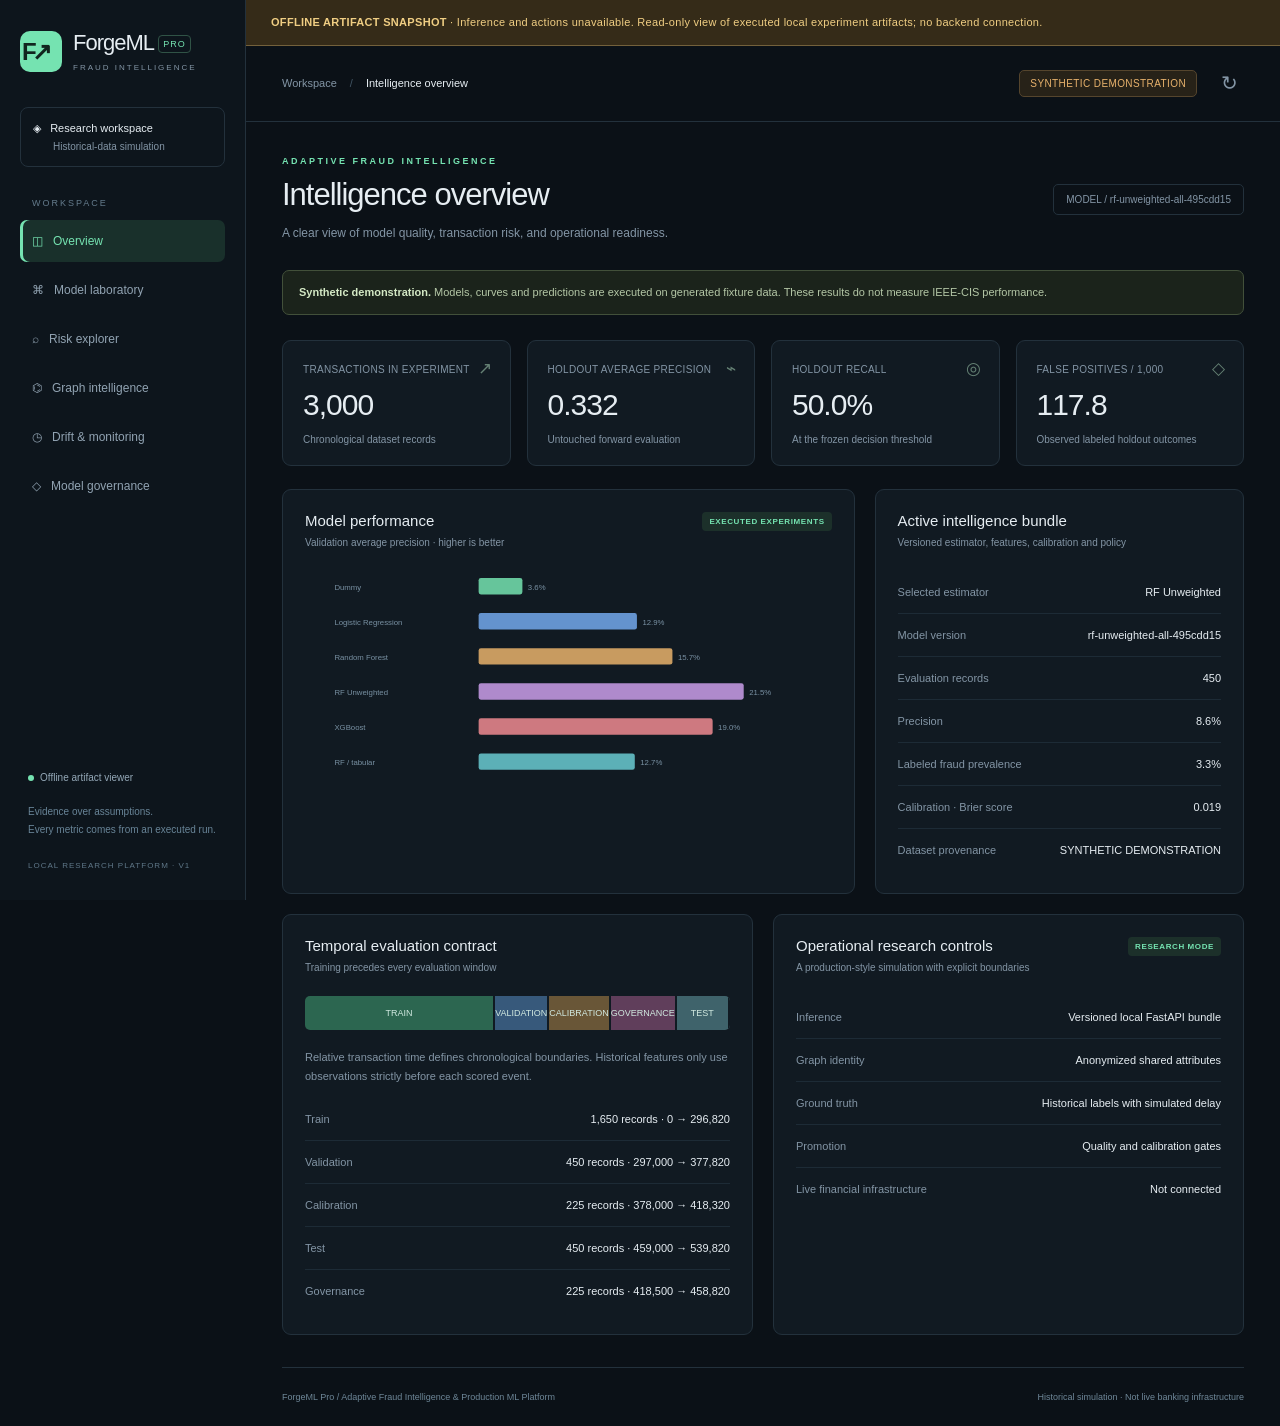
==== frontend/snapshot.html @ f36c6345 "Set up ForgeML" ====
<!doctype html>
<html lang="en"><head><meta charset="utf-8"><meta name="viewport" content="width=device-width,initial-scale=1"><meta name="theme-color" content="#0b1117"><title>ForgeML Pro · Offline artifact snapshot</title><style>:root{--bg:#0b1117;--panel:#111a22;--line:#23313c;--text:#e6edf2;--muted:#8395a5;--green:#75e3b1;--blue:#72a8ed;--orange:#e8b26c;--red:#ef8a91}*{box-sizing:border-box}body{margin:0;background:var(--bg);color:var(--text);font:14px 'Segoe UI',Arial,sans-serif}button,input,select{font:inherit}button,a,input,select{outline-offset:4px}button{cursor:pointer}button:disabled{opacity:.5;cursor:wait}a{color:var(--green)}.sidebar{width:246px;position:fixed;inset:0 auto 0 0;border-right:1px solid var(--line);background:#0d151c;padding:30px 20px;display:flex;flex-direction:column}.brand{display:flex;align-items:center;gap:11px;text-decoration:none;color:var(--text);font-size:22px;letter-spacing:-1px}.brand b{font:9px Arial;letter-spacing:1px;color:var(--green);border:1px solid #305346;padding:3px 4px;border-radius:4px;vertical-align:middle}.brand small{display:block;font:8px Arial;letter-spacing:2px;color:var(--muted);margin-top:7px}.logo{width:42px;height:41px;border-radius:10px;background:var(--green);color:#11251e;font:bold 24px Arial;padding:7px 2px;letter-spacing:-5px}.workspace{margin:35px 0 31px;padding:14px 12px;border:1px solid var(--line);border-radius:8px;font-size:11px}.workspace small{display:block;color:var(--muted);font-size:10px;margin:6px 0 0 20px}.nav-label{font-size:9px;letter-spacing:2px;color:#647b8c;margin:0 12px 12px}nav{display:grid;gap:7px}nav button{border:0;background:transparent;color:#91a3b2;text-align:left;padding:14px 12px;border-radius:7px;font-size:12px}nav button:hover{background:#17232c;color:var(--text)}nav button.active{background:#19302b;color:var(--green);box-shadow:inset 3px 0 var(--green)}.sidebar-bottom{margin-top:auto;padding:20px 8px 0;font-size:10px;color:#94a8b7}.status-dot{display:inline-block;width:6px;height:6px;background:var(--green);border-radius:50%;margin-right:6px}.sidebar-bottom p{color:#688497;font-size:10px;line-height:1.8;margin:20px 0}.sidebar-bottom>span:last-child{font-size:8px;letter-spacing:1px;color:#5f7788}main{margin-left:246px}header{height:76px;display:flex;justify-content:space-between;align-items:center;border-bottom:1px solid var(--line);padding:0 36px;font-size:11px}.breadcrumb{color:var(--muted)}.separator{color:#425564;margin:0 13px}.header-right{display:flex;gap:18px;align-items:center}.env{color:var(--orange);font-size:10px;letter-spacing:.4px;border:1px solid #55452d;background:#272218;padding:7px 10px;border-radius:5px}.icon-button{font-size:20px;background:transparent;border:0;color:var(--muted)}.content{max-width:1600px;margin:auto;padding:34px 36px 0}.page-heading{display:flex;justify-content:space-between;gap:20px;align-items:center;margin-bottom:27px}.eyebrow{color:var(--green);font-size:9px;letter-spacing:2.5px;font-weight:700}h1{font-size:31px;font-weight:500;letter-spacing:-1px;margin:11px 0}p{color:var(--muted);line-height:1.6}.page-heading p{font-size:12px;margin:0}.run-label{font-size:10px;color:var(--muted);border:1px solid var(--line);padding:9px 12px;border-radius:5px;white-space:nowrap}.notice{border:1px solid #42503a;background:#1b231b;color:#b4c7a6;border-radius:7px;padding:12px 16px;font-size:11px;line-height:1.7;margin-bottom:25px}.notice strong{color:#d4e9c5}#error{border:1px solid #723c43;background:#2b1b20;color:#ffc6cc;padding:15px;border-radius:7px;margin:15px 0}.stats{display:grid;grid-template-columns:repeat(4,minmax(0,1fr));gap:16px;margin-bottom:23px}.stat{background:var(--panel);border:1px solid var(--line);padding:19px 20px;border-radius:9px;position:relative}.stat .label{font-size:10px;color:var(--muted);letter-spacing:.3px}.stat .value{font-size:30px;font-weight:500;letter-spacing:-1px;margin:12px 0 8px}.stat .value small{font-size:13px;color:var(--muted);letter-spacing:0}.stat .detail{font-size:10px;color:var(--muted)}.accent{color:var(--green)}.stat .corner{position:absolute;right:18px;top:17px;color:#658174;font-size:17px}.grid{display:grid;grid-template-columns:1.55fr 1fr;gap:20px;margin-bottom:20px}.grid.equal{grid-template-columns:1fr 1fr}.panel{border:1px solid var(--line);background:var(--panel);border-radius:9px;padding:22px;min-width:0}.panel.full{margin-bottom:20px}.panel-head{display:flex;justify-content:space-between;align-items:flex-start;gap:12px;margin-bottom:20px}.panel h2{font-size:15px;font-weight:500;margin:0 0 6px}.panel h3{font-size:13px;font-weight:500;margin:0 0 7px}.panel-head p{font-size:10px;margin:0}.tag{padding:5px 7px;border-radius:4px;font-size:8px;font-weight:bold;letter-spacing:.6px;background:#1c302a;color:var(--green);white-space:nowrap}.tag.blue{color:var(--blue);background:#1a2a40}.tag.orange{color:var(--orange);background:#30281f}.tag.red{color:var(--red);background:#38232a}.chart{width:100%;height:230px;display:block}.chart text{font:10px Arial;fill:#7991a3}.chart .gridline{stroke:#22323e;stroke-width:1}.legend{display:flex;gap:18px;color:var(--muted);font-size:10px;margin-top:12px;flex-wrap:wrap}.legend i{display:inline-block;width:7px;height:7px;border-radius:50%;margin-right:6px}.list-row{display:flex;align-items:center;justify-content:space-between;padding:15px 0;border-bottom:1px solid #1d2b36;gap:15px}.list-row:last-child{border:0}.list-row span{font-size:11px;color:var(--muted)}.list-row strong{font-size:11px;font-weight:500}.progress{height:5px;background:#20313e;border-radius:5px;margin:9px 0 16px;overflow:hidden}.progress span{height:100%;display:block;background:var(--green);border-radius:5px}table{width:100%;border-collapse:collapse;font-size:11px;text-align:left}th{color:#7690a3;font-size:9px;letter-spacing:.8px;font-weight:500;border-bottom:1px solid var(--line);padding:12px 10px;background:#0f1820}td{padding:15px 10px;border-bottom:1px solid #1d2b36;color:#b7c7d3}tr:last-child td{border-bottom:0}td:first-child{color:var(--text)}.table-scroll{overflow:auto}.table-scroll table{min-width:520px}.button{border:1px solid #315c4b;border-radius:5px;background:#1d3a30;color:var(--green);padding:10px 15px;font-size:11px}.button:hover{background:#254b3d}.button.secondary{background:transparent;border-color:var(--line);color:#a4bac9}.button.danger{color:var(--red);border-color:#673b41;background:#342229}.controls{display:flex;align-items:end;gap:12px;flex-wrap:wrap;margin:18px 0}label{display:block;color:var(--muted);font-size:10px;line-height:1.8}input,select{display:block;background:#0c151d;border:1px solid #2b3e4c;border-radius:5px;color:var(--text);padding:10px;width:100%;min-width:90px}form .fields{display:grid;grid-template-columns:repeat(2,1fr);gap:14px}select{max-width:500px}.result-score{font-size:60px;font-weight:500;color:var(--green);margin:25px 0 10px}.result-score.high{color:var(--red)}.result-placeholder{min-height:270px;display:flex;align-items:center;justify-content:center;color:#6b8395;text-align:center;padding:30px;line-height:1.8}.explanation-row{display:grid;grid-template-columns:160px 1fr 65px;gap:12px;align-items:center;font-size:10px;margin:14px 0}.explanation-bar{height:9px;background:#20313d;border-radius:3px;overflow:hidden}.explanation-bar span{height:100%;display:block;background:var(--orange)}.graph{height:430px;width:100%;background:radial-gradient(ellipse at center,#14252d 0%,#101a22 65%);border-radius:5px}.graph text{font:9px Arial;fill:#a4bfce}.graph line{stroke:#365f67;stroke-opacity:.6}.graph circle{stroke:#14232d;stroke-width:3}.muted{color:var(--muted);font-size:11px;line-height:1.8}.empty{padding:35px 15px;text-align:center;color:var(--muted);font-size:12px}.code{white-space:pre-wrap;overflow:auto;max-height:400px;background:#0a131a;padding:15px;border:1px solid var(--line);border-radius:5px;font:10px/1.7 Consolas,monospace;color:#9db7c9}.event{border-left:2px solid #385d4d;margin:0 0 0 5px;padding:0 0 23px 19px;position:relative}.event:before{content:'';width:7px;height:7px;border-radius:50%;background:var(--green);position:absolute;left:-4.5px;top:4px}.event time{display:block;color:#688497;font-size:9px;margin-bottom:6px}.event strong{font-size:11px;font-weight:500}.event p{font-size:10px;margin:5px 0 0}.loading{min-height:200px;display:grid;place-items:center;color:var(--muted)}footer{border-top:1px solid var(--line);padding:24px 0;margin-top:32px;display:flex;justify-content:space-between;gap:20px;font-size:9px;color:#6e8798}.inline-note{font-size:10px;color:var(--muted);margin-top:16px;line-height:1.7}.metric-big{font-size:34px;font-weight:500;margin:10px 0;color:var(--green)}.split-band{display:flex;height:34px;border-radius:5px;overflow:hidden;margin:18px 0}.split-band span{display:grid;place-items:center;font-size:9px;color:#d1e9e0;border-right:2px solid #101a22}.split-band span:nth-child(1){background:#2c6650}.split-band span:nth-child(2){background:#37597b}.split-band span:nth-child(3){background:#695637}.split-band span:nth-child(4){background:#603e5b}@media(min-width:1600px){.content{padding-top:45px}.chart{height:270px}.stat{padding:25px}.panel{padding:26px}}@media(max-width:1100px){.sidebar{width:205px;padding:25px 14px}main{margin-left:205px}.content{padding:25px 22px 0}header{padding:0 22px}.stats{grid-template-columns:repeat(2,1fr)}.grid{grid-template-columns:1fr}.grid.equal{grid-template-columns:1fr 1fr}.page-heading{align-items:start}.run-label{max-width:150px;overflow:hidden;text-overflow:ellipsis}.graph{height:360px}}@media(max-width:720px){.sidebar{position:static;width:auto;padding:18px;border-bottom:1px solid var(--line)}.brand{font-size:20px}.workspace,.nav-label,.sidebar-bottom{display:none}nav{display:flex;overflow:auto;margin-top:18px;gap:4px}nav button{white-space:nowrap;padding:10px;font-size:10px}main{margin:0}header{height:55px;padding:0 18px}.content{padding:25px 16px 0}.page-heading{display:block}.run-label{display:inline-block;margin-top:15px;max-width:100%}h1{font-size:27px}.grid.equal{grid-template-columns:1fr}.stats{gap:10px}.stat{padding:16px}.stat .value{font-size:26px}.panel{padding:16px}.env{font-size:8px}footer{display:block;line-height:2}.explanation-row{grid-template-columns:110px 1fr 45px}.chart{height:210px}}

.snapshot-banner{padding:13px 25px;border-bottom:1px solid #74613b;background:#352b18;color:#f0ce83;font-size:11px;line-height:1.7;letter-spacing:.3px}.snapshot-banner strong{font-weight:700}</style></head>
<body><aside class="sidebar"><a class="brand" href="#overview"><span class="logo">F↗</span><span>ForgeML <b>PRO</b><small>FRAUD INTELLIGENCE</small></span></a><div class="workspace">◈ &nbsp; Research workspace<small>Historical-data simulation</small></div><div class="nav-label">WORKSPACE</div><nav aria-label="Workspace"><button data-view="overview" class="active">◫ &nbsp; Overview</button><button data-view="laboratory">⌘ &nbsp; Model laboratory</button><button data-view="prediction">⌕ &nbsp; Risk explorer</button><button data-view="graph">⌬ &nbsp; Graph intelligence</button><button data-view="monitoring">◷ &nbsp; Drift & monitoring</button><button data-view="governance">◇ &nbsp; Model governance</button></nav><div class="sidebar-bottom"><span class="status-dot"></span><span id="connection">Connecting to API</span><p>Evidence over assumptions.<br>Every metric comes from an executed run.</p><span>LOCAL RESEARCH PLATFORM · V1</span></div></aside>
<main><div class="snapshot-banner" role="note"><strong>OFFLINE ARTIFACT SNAPSHOT</strong> · Inference and actions unavailable. Read-only view of executed local experiment artifacts; no backend connection.</div><header><div><span class="breadcrumb">Workspace</span><span class="separator">/</span><span id="crumb">Overview</span></div><div class="header-right"><span class="env" id="mode">Loading dataset mode</span><button class="icon-button" id="refresh" aria-label="Refresh data">↻</button></div></header><div class="content"><div class="page-heading"><div><div class="eyebrow">ADAPTIVE FRAUD INTELLIGENCE</div><h1 id="page-title">Intelligence overview</h1><p id="page-description">A clear view of model quality, transaction risk, and operational readiness.</p></div><span class="run-label" id="run-label">Awaiting experiment artifacts</span></div><div id="notice" role="status" class="notice">Loading the local experiment. No external transactions are processed.</div><div id="error" role="alert" hidden></div><section id="view" aria-live="polite"><div class="loading">Connecting to ForgeML…</div></section><footer><span>ForgeML Pro / Adaptive Fraud Intelligence & Production ML Platform</span><span>Historical simulation · Not live banking infrastructure</span></footer></div></main>
<script id="snapshot-artifacts" type="application/json">{"/api/report":{"mode":"SYNTHETIC DEMONSTRATION","dataset_sha256":"495cdd1594ce22905f8a5abb31933772c4f057841187f2651882e55ec82f4395","rows":3000,"fraud_prevalence":0.03266666666666666,"seed":42,"hardware":{"platform":"Windows-10-10.0.26300-SP0","processor":"Intel64 Family 6 Model 183 Stepping 1, GenuineIntel"},"splits":{"train":{"rows":1650,"start":0,"end":296820},"validation":{"rows":450,"start":297000,"end":377820},"calibration":{"rows":225,"start":378000,"end":418320},"test":{"rows":450,"start":459000,"end":539820},"governance":{"rows":225,"start":418500,"end":458820}},"models":[{"name":"Dummy","version":"dummy-all","group":"all","training_seconds":0.24626010000065435,"metrics":{"average_precision":0.035555555555555556,"roc_auc":0.5,"precision":0.0,"recall":0.0,"f1":0.0,"brier":0.03429397000306092,"precision_at_k":0.045454545454545456,"recall_at_budget":0.0625,"review_budget":22,"recall_at_fpr_01":0.0,"false_positives_per_1000":0.0,"confusion_matrix":[[434,0],[16,0]],"assumed_cost":1600.0,"threshold":0.5,"count":450},"curves":{"precision":[0.035555555555555556,1.0],"recall":[1.0,0.0],"calibration_predicted":[0.03393939393939371],"calibration_observed":[0.035555555555555556]}},{"name":"Logistic Regression","version":"logistic-regression-all","group":"all","training_seconds":0.09451690000423696,"metrics":{"average_precision":0.12858925751224473,"roc_auc":0.636520737327189,"precision":0.06086956521739131,"recall":0.4375,"f1":0.10687022900763359,"brier":0.18108210595265745,"precision_at_k":0.18181818181818182,"recall_at_budget":0.25,"review_budget":22,"recall_at_fpr_01":0.125,"false_positives_per_1000":240.0,"confusion_matrix":[[326,108],[9,7]],"assumed_cost":1440.0,"threshold":0.5,"count":450},"curves":{"precision":[0.035555555555555556,0.03355704697986577,0.033783783783783786,0.034013605442176874,0.03424657534246575,0.034482758620689655,0.034722222222222224,0.03496503496503497,0.035211267605633804,0.03546099290780142,0.03571428571428571,0.03597122302158273,0.036231884057971016,0.0364963503649635,0.03676470588235294,0.037037037037037035,0.03731343283582089,0.03759398496240601,0.03787878787878788,0.03816793893129771,0.038461538461538464,0.03875968992248062,0.0390625,0.03937007874015748,0.03968253968253968,0.04,0.04032258064516129,0.04065040650406504,0.040983606557377046,0.04132231404958678,0.041666666666666664,0.04201680672268908,0.0423728813559322,0.042735042735042736,0.04310344827586207,0.043478260869565216,0.043859649122807015,0.04424778761061947,0.044642857142857144,0.042042042042042045,0.04242424242424243,0.04281345565749235,0.043209876543209874,0.04361370716510903,0.0440251572327044,0.044444444444444446,0.04487179487179487,0.045307443365695796,0.0457516339869281,0.0429042904290429,0.043478260869565216,0.04054054054054054,0.040955631399317405,0.041379310344827586,0.041811846689895474,0.04225352112676056,0.042704626334519574,0.039568345323741004,0.04,0.04044117647058824,0.040892193308550186,0.041353383458646614,0.04182509505703422,0.04230769230769231,0.042801556420233464,0.04330708661417323,0.043824701195219126,0.04435483870967742,0.044897959183673466,0.045454545454545456,0.04602510460251046,0.046610169491525424,0.04721030042918455,0.04782608695652174,0.048458149779735685,0.049107142857142856,0.049773755656108594,0.05045871559633028,0.05116279069767442,0.05188679245283019,0.05263157894736842,0.05339805825242718,0.054187192118226604,0.055,0.050761421319796954,0.05154639175257732,0.05235602094240838,0.047872340425531915,0.04864864864864865,0.04945054945054945,0.05027932960893855,0.05113636363636364,0.05202312138728324,0.052941176470588235,0.05389221556886228,0.054878048780487805,0.055900621118012424,0.056962025316455694,0.05161290322580645,0.046052631578947366,0.0472972972972973,0.04827586206896552,0.04929577464788732,0.050359712230215826,0.051470588235294115,0.05263157894736842,0.05384615384615385,0.05511811023622047,0.056451612903225805,0.05785123966942149,0.059322033898305086,0.06086956521739131,0.05357142857142857,0.05504587155963303,0.05660377358490566,0.05825242718446602,0.06,0.061855670103092786,0.06382978723404255,0.06593406593406594,0.06818181818181818,0.07058823529411765,0.07317073170731707,0.0759493670886076,0.07894736842105263,0.0821917808219178,0.07142857142857142,0.05970149253731343,0.0625,0.06557377049180328,0.06896551724137931,0.07272727272727272,0.07692307692307693,0.08163265306122448,0.08695652173913043,0.09302325581395349,0.1,0.10810810810810811,0.11764705882352941,0.12903225806451613,0.14285714285714285,0.16,0.18181818181818182,0.21052631578947367,0.1875,0.23076923076923078,0.3,0.2857142857142857,0.25,1.0],"recall":[1.0,0.9375,0.9375,0.9375,0.9375,0.9375,0.9375,0.9375,0.9375,0.9375,0.9375,0.9375,0.9375,0.9375,0.9375,0.9375,0.9375,0.9375,0.9375,0.9375,0.9375,0.9375,0.9375,0.9375,0.9375,0.9375,0.9375,0.9375,0.9375,0.9375,0.9375,0.9375,0.9375,0.9375,0.9375,0.9375,0.9375,0.9375,0.9375,0.875,0.875,0.875,0.875,0.875,0.875,0.875,0.875,0.875,0.875,0.8125,0.8125,0.75,0.75,0.75,0.75,0.75,0.75,0.6875,0.6875,0.6875,0.6875,0.6875,0.6875,0.6875,0.6875,0.6875,0.6875,0.6875,0.6875,0.6875,0.6875,0.6875,0.6875,0.6875,0.6875,0.6875,0.6875,0.6875,0.6875,0.6875,0.6875,0.6875,0.6875,0.6875,0.625,0.625,0.625,0.5625,0.5625,0.5625,0.5625,0.5625,0.5625,0.5625,0.5625,0.5625,0.5625,0.5625,0.5,0.4375,0.4375,0.4375,0.4375,0.4375,0.4375,0.4375,0.4375,0.4375,0.4375,0.4375,0.4375,0.4375,0.375,0.375,0.375,0.375,0.375,0.375,0.375,0.375,0.375,0.375,0.375,0.375,0.375,0.375,0.3125,0.25,0.25,0.25,0.25,0.25,0.25,0.25,0.25,0.25,0.25,0.25,0.25,0.25,0.25,0.25,0.25,0.25,0.1875,0.1875,0.1875,0.125,0.0625,0.0],"calibration_predicted":[0.05941055249718781,0.18351675013871088,0.3019999593458155,0.4359598119564758,0.5622504968994361,0.6958166260887519,0.8200047349173937,0.9267201052064848],"calibration_observed":[0.024539877300613498,0.012048192771084338,0.0425531914893617,0.047619047619047616,0.03333333333333333,0.05405405405405406,0.0,0.17391304347826086]}},{"name":"Random Forest","version":"random-forest-all","group":"all","training_seconds":0.2751315000059549,"metrics":{"average_precision":0.15741753913022324,"roc_auc":0.682315668202765,"precision":0.07692307692307693,"recall":0.4375,"f1":0.1308411214953271,"brier":0.1784716901463312,"precision_at_k":0.18181818181818182,"recall_at_budget":0.25,"review_budget":22,"recall_at_fpr_01":0.125,"false_positives_per_1000":186.66666666666666,"confusion_matrix":[[350,84],[9,7]],"assumed_cost":1320.0,"threshold":0.5,"count":450},"curves":{"precision":[0.035555555555555556,0.03355704697986577,0.033783783783783786,0.034013605442176874,0.03424657534246575,0.034482758620689655,0.034722222222222224,0.03496503496503497,0.035211267605633804,0.03546099290780142,0.03571428571428571,0.03597122302158273,0.036231884057971016,0.0364963503649635,0.03676470588235294,0.037037037037037035,0.03731343283582089,0.03759398496240601,0.03787878787878788,0.03816793893129771,0.038461538461538464,0.03875968992248062,0.0390625,0.03937007874015748,0.03968253968253968,0.04,0.04032258064516129,0.04065040650406504,0.040983606557377046,0.04132231404958678,0.041666666666666664,0.04201680672268908,0.0423728813559322,0.042735042735042736,0.04310344827586207,0.043478260869565216,0.043859649122807015,0.04424778761061947,0.044642857142857144,0.042042042042042045,0.04242424242424243,0.04281345565749235,0.043209876543209874,0.04361370716510903,0.0440251572327044,0.044444444444444446,0.04487179487179487,0.045307443365695796,0.0457516339869281,0.0462046204620462,0.046822742474916385,0.0472972972972973,0.04778156996587031,0.04827586206896552,0.04878048780487805,0.04929577464788732,0.0498220640569395,0.050359712230215826,0.05090909090909091,0.051470588235294115,0.05204460966542751,0.05263157894736842,0.049429657794676805,0.05,0.05058365758754864,0.051181102362204724,0.05179282868525897,0.05241935483870968,0.053061224489795916,0.05371900826446281,0.0502092050209205,0.05084745762711865,0.05150214592274678,0.05217391304347826,0.05286343612334802,0.05357142857142857,0.05429864253393665,0.05045871559633028,0.05116279069767442,0.05188679245283019,0.05263157894736842,0.05339805825242718,0.054187192118226604,0.055,0.05583756345177665,0.05670103092783505,0.05235602094240838,0.05319148936170213,0.05405405405405406,0.054945054945054944,0.055865921787709494,0.056818181818181816,0.057803468208092484,0.058823529411764705,0.05389221556886228,0.054878048780487805,0.055900621118012424,0.056962025316455694,0.05806451612903226,0.05263157894736842,0.05405405405405406,0.05517241379310345,0.056338028169014086,0.050359712230215826,0.051470588235294115,0.05263157894736842,0.05384615384615385,0.05511811023622047,0.056451612903225805,0.05785123966942149,0.059322033898305086,0.06086956521739131,0.0625,0.06422018348623854,0.0660377358490566,0.06796116504854369,0.07,0.07216494845360824,0.07446808510638298,0.07692307692307693,0.07954545454545454,0.08235294117647059,0.08536585365853659,0.08860759493670886,0.09210526315789473,0.0958904109589041,0.08571428571428572,0.08955223880597014,0.09375,0.09836065573770492,0.10344827586206896,0.10909090909090909,0.11538461538461539,0.12244897959183673,0.13043478260869565,0.13953488372093023,0.15,0.16216216216216217,0.14705882352941177,0.12903225806451613,0.14285714285714285,0.16,0.18181818181818182,0.15789473684210525,0.1875,0.23076923076923078,0.2,0.2857142857142857,0.5,1.0],"recall":[1.0,0.9375,0.9375,0.9375,0.9375,0.9375,0.9375,0.9375,0.9375,0.9375,0.9375,0.9375,0.9375,0.9375,0.9375,0.9375,0.9375,0.9375,0.9375,0.9375,0.9375,0.9375,0.9375,0.9375,0.9375,0.9375,0.9375,0.9375,0.9375,0.9375,0.9375,0.9375,0.9375,0.9375,0.9375,0.9375,0.9375,0.9375,0.9375,0.875,0.875,0.875,0.875,0.875,0.875,0.875,0.875,0.875,0.875,0.875,0.875,0.875,0.875,0.875,0.875,0.875,0.875,0.875,0.875,0.875,0.875,0.875,0.8125,0.8125,0.8125,0.8125,0.8125,0.8125,0.8125,0.8125,0.75,0.75,0.75,0.75,0.75,0.75,0.75,0.6875,0.6875,0.6875,0.6875,0.6875,0.6875,0.6875,0.6875,0.6875,0.625,0.625,0.625,0.625,0.625,0.625,0.625,0.625,0.5625,0.5625,0.5625,0.5625,0.5625,0.5,0.5,0.5,0.5,0.4375,0.4375,0.4375,0.4375,0.4375,0.4375,0.4375,0.4375,0.4375,0.4375,0.4375,0.4375,0.4375,0.4375,0.4375,0.4375,0.4375,0.4375,0.4375,0.4375,0.4375,0.4375,0.4375,0.375,0.375,0.375,0.375,0.375,0.375,0.375,0.375,0.375,0.375,0.375,0.375,0.3125,0.25,0.25,0.25,0.25,0.1875,0.1875,0.1875,0.125,0.125,0.125,0.0],"calibration_predicted":[0.21713291186248573,0.31654127891690986,0.44099091937584534,0.5329936239628704,0.6766117874225827],"calibration_observed":[0.041666666666666664,0.006711409395973154,0.03763440860215054,0.058823529411764705,0.3333333333333333]}},{"name":"RF Unweighted","version":"rf-unweighted-all","group":"all","training_seconds":0.21054450000519864,"metrics":{"average_precision":0.2153306317372237,"roc_auc":0.6542338709677419,"precision":0.0,"recall":0.0,"f1":0.0,"brier":0.032600097436649426,"precision_at_k":0.22727272727272727,"recall_at_budget":0.3125,"review_budget":22,"recall_at_fpr_01":0.125,"false_positives_per_1000":0.0,"confusion_matrix":[[434,0],[16,0]],"assumed_cost":1600.0,"threshold":0.5,"count":450},"curves":{"precision":[0.035555555555555556,0.035794183445190156,0.036036036036036036,0.036281179138321996,0.0365296803652968,0.0367816091954023,0.037037037037037035,0.037296037296037296,0.03755868544600939,0.037825059101654845,0.0380952380952381,0.03597122302158273,0.036231884057971016,0.0364963503649635,0.03676470588235294,0.037037037037037035,0.03731343283582089,0.03759398496240601,0.03787878787878788,0.03816793893129771,0.038461538461538464,0.03875968992248062,0.0390625,0.03937007874015748,0.03968253968253968,0.04,0.04032258064516129,0.04065040650406504,0.040983606557377046,0.04132231404958678,0.041666666666666664,0.04201680672268908,0.0423728813559322,0.042735042735042736,0.04310344827586207,0.043478260869565216,0.043859649122807015,0.04424778761061947,0.044642857142857144,0.04504504504504504,0.045454545454545456,0.045871559633027525,0.046296296296296294,0.04672897196261682,0.04716981132075472,0.047619047619047616,0.04807692307692308,0.04854368932038835,0.049019607843137254,0.0462046204620462,0.043478260869565216,0.04391891891891892,0.04436860068259386,0.04482758620689655,0.04529616724738676,0.04225352112676056,0.042704626334519574,0.04316546762589928,0.04,0.04044117647058824,0.040892193308550186,0.041353383458646614,0.04182509505703422,0.04230769230769231,0.042801556420233464,0.04330708661417323,0.043824701195219126,0.04435483870967742,0.044897959183673466,0.045454545454545456,0.04602510460251046,0.046610169491525424,0.04721030042918455,0.04782608695652174,0.048458149779735685,0.049107142857142856,0.049773755656108594,0.05045871559633028,0.05116279069767442,0.05188679245283019,0.05263157894736842,0.05339805825242718,0.054187192118226604,0.055,0.050761421319796954,0.05154639175257732,0.05235602094240838,0.047872340425531915,0.04864864864864865,0.04945054945054945,0.05027932960893855,0.05113636363636364,0.05202312138728324,0.052941176470588235,0.05389221556886228,0.054878048780487805,0.049689440993788817,0.05063291139240506,0.05161290322580645,0.05263157894736842,0.05405405405405406,0.05517241379310345,0.056338028169014086,0.05755395683453238,0.058823529411764705,0.06015037593984962,0.06153846153846154,0.06299212598425197,0.06451612903225806,0.05785123966942149,0.059322033898305086,0.05217391304347826,0.05357142857142857,0.05504587155963303,0.04716981132075472,0.04854368932038835,0.05,0.05154639175257732,0.05319148936170213,0.054945054945054944,0.056818181818181816,0.058823529411764705,0.06097560975609756,0.06329113924050633,0.06578947368421052,0.0684931506849315,0.07142857142857142,0.07462686567164178,0.078125,0.08196721311475409,0.08620689655172414,0.09090909090909091,0.09615384615384616,0.10204081632653061,0.10869565217391304,0.11627906976744186,0.125,0.13513513513513514,0.14705882352941177,0.16129032258064516,0.17857142857142858,0.2,0.22727272727272727,0.21052631578947367,0.25,0.23076923076923078,0.3,0.2857142857142857,0.5,1.0],"recall":[1.0,1.0,1.0,1.0,1.0,1.0,1.0,1.0,1.0,1.0,1.0,0.9375,0.9375,0.9375,0.9375,0.9375,0.9375,0.9375,0.9375,0.9375,0.9375,0.9375,0.9375,0.9375,0.9375,0.9375,0.9375,0.9375,0.9375,0.9375,0.9375,0.9375,0.9375,0.9375,0.9375,0.9375,0.9375,0.9375,0.9375,0.9375,0.9375,0.9375,0.9375,0.9375,0.9375,0.9375,0.9375,0.9375,0.9375,0.875,0.8125,0.8125,0.8125,0.8125,0.8125,0.75,0.75,0.75,0.6875,0.6875,0.6875,0.6875,0.6875,0.6875,0.6875,0.6875,0.6875,0.6875,0.6875,0.6875,0.6875,0.6875,0.6875,0.6875,0.6875,0.6875,0.6875,0.6875,0.6875,0.6875,0.6875,0.6875,0.6875,0.6875,0.625,0.625,0.625,0.5625,0.5625,0.5625,0.5625,0.5625,0.5625,0.5625,0.5625,0.5625,0.5,0.5,0.5,0.5,0.5,0.5,0.5,0.5,0.5,0.5,0.5,0.5,0.5,0.4375,0.4375,0.375,0.375,0.375,0.3125,0.3125,0.3125,0.3125,0.3125,0.3125,0.3125,0.3125,0.3125,0.3125,0.3125,0.3125,0.3125,0.3125,0.3125,0.3125,0.3125,0.3125,0.3125,0.3125,0.3125,0.3125,0.3125,0.3125,0.3125,0.3125,0.3125,0.3125,0.3125,0.25,0.25,0.1875,0.1875,0.125,0.125,0.0],"calibration_predicted":[0.04053849365630484,0.18567415488184155,0.2618853464474885],"calibration_observed":[0.03146067415730337,0.0,1.0]}},{"name":"XGBoost","version":"xgboost-all","group":"all","training_seconds":0.2706754000100773,"metrics":{"average_precision":0.19009895954865397,"roc_auc":0.6696428571428571,"precision":0.0,"recall":0.0,"f1":0.0,"brier":0.03269434720277786,"precision_at_k":0.18181818181818182,"recall_at_budget":0.25,"review_budget":22,"recall_at_fpr_01":0.1875,"false_positives_per_1000":0.0,"confusion_matrix":[[434,0],[16,0]],"assumed_cost":1600.0,"threshold":0.5,"count":450},"curves":{"precision":[0.035555555555555556,0.03355704697986577,0.033783783783783786,0.034013605442176874,0.03424657534246575,0.034482758620689655,0.034722222222222224,0.03496503496503497,0.035211267605633804,0.03546099290780142,0.03571428571428571,0.03597122302158273,0.036231884057971016,0.0364963503649635,0.03676470588235294,0.0345679012345679,0.03482587064676617,0.03258145363408521,0.03282828282828283,0.03307888040712468,0.03333333333333333,0.03359173126614987,0.033854166666666664,0.03412073490813648,0.03439153439153439,0.034666666666666665,0.03494623655913978,0.03523035230352303,0.03551912568306011,0.03581267217630854,0.03611111111111111,0.036414565826330535,0.03672316384180791,0.037037037037037035,0.03735632183908046,0.03768115942028986,0.038011695906432746,0.038348082595870206,0.03869047619047619,0.03903903903903904,0.03939393939393939,0.039755351681957186,0.040123456790123455,0.040498442367601244,0.040880503144654086,0.04126984126984127,0.041666666666666664,0.042071197411003236,0.042483660130718956,0.0429042904290429,0.043478260869565216,0.04054054054054054,0.040955631399317405,0.041379310344827586,0.041811846689895474,0.04225352112676056,0.042704626334519574,0.04316546762589928,0.04363636363636364,0.04411764705882353,0.04460966542750929,0.045112781954887216,0.045627376425855515,0.046153846153846156,0.04669260700389105,0.047244094488188976,0.04780876494023904,0.04838709677419355,0.04897959183673469,0.049586776859504134,0.0502092050209205,0.05084745762711865,0.05150214592274678,0.05217391304347826,0.05286343612334802,0.05357142857142857,0.05429864253393665,0.05504587155963303,0.05581395348837209,0.05660377358490566,0.05741626794258373,0.05825242718446602,0.059113300492610835,0.06,0.06091370558375635,0.061855670103092786,0.06282722513089005,0.06382978723404255,0.05945945945945946,0.06043956043956044,0.061452513966480445,0.0625,0.06358381502890173,0.06470588235294118,0.0658682634730539,0.06707317073170732,0.06832298136645963,0.06962025316455696,0.07096774193548387,0.07236842105263158,0.07432432432432433,0.07586206896551724,0.07746478873239436,0.07913669064748201,0.08088235294117647,0.08270676691729323,0.07692307692307693,0.07874015748031496,0.08064516129032258,0.0743801652892562,0.07627118644067797,0.0782608695652174,0.08035714285714286,0.08256880733944955,0.0660377358490566,0.06796116504854369,0.06,0.061855670103092786,0.06382978723404255,0.06593406593406594,0.06818181818181818,0.07058823529411765,0.07317073170731707,0.0759493670886076,0.07894736842105263,0.0821917808219178,0.08571428571428572,0.08955223880597014,0.078125,0.08196721311475409,0.08620689655172414,0.09090909090909091,0.09615384615384616,0.10204081632653061,0.10869565217391304,0.11627906976744186,0.125,0.13513513513513514,0.14705882352941177,0.16129032258064516,0.17857142857142858,0.16,0.18181818181818182,0.21052631578947367,0.25,0.23076923076923078,0.3,0.42857142857142855,0.25,1.0],"recall":[1.0,0.9375,0.9375,0.9375,0.9375,0.9375,0.9375,0.9375,0.9375,0.9375,0.9375,0.9375,0.9375,0.9375,0.9375,0.875,0.875,0.8125,0.8125,0.8125,0.8125,0.8125,0.8125,0.8125,0.8125,0.8125,0.8125,0.8125,0.8125,0.8125,0.8125,0.8125,0.8125,0.8125,0.8125,0.8125,0.8125,0.8125,0.8125,0.8125,0.8125,0.8125,0.8125,0.8125,0.8125,0.8125,0.8125,0.8125,0.8125,0.8125,0.8125,0.75,0.75,0.75,0.75,0.75,0.75,0.75,0.75,0.75,0.75,0.75,0.75,0.75,0.75,0.75,0.75,0.75,0.75,0.75,0.75,0.75,0.75,0.75,0.75,0.75,0.75,0.75,0.75,0.75,0.75,0.75,0.75,0.75,0.75,0.75,0.75,0.75,0.6875,0.6875,0.6875,0.6875,0.6875,0.6875,0.6875,0.6875,0.6875,0.6875,0.6875,0.6875,0.6875,0.6875,0.6875,0.6875,0.6875,0.6875,0.625,0.625,0.625,0.5625,0.5625,0.5625,0.5625,0.5625,0.4375,0.4375,0.375,0.375,0.375,0.375,0.375,0.375,0.375,0.375,0.375,0.375,0.375,0.375,0.3125,0.3125,0.3125,0.3125,0.3125,0.3125,0.3125,0.3125,0.3125,0.3125,0.3125,0.3125,0.3125,0.25,0.25,0.25,0.25,0.1875,0.1875,0.1875,0.0625,0.0],"calibration_predicted":[0.035937890095888304,0.17356838859044588,0.2971976101398468],"calibration_observed":[0.02981651376146789,0.15384615384615385,1.0]}},{"name":"RF / tabular","version":"random-forest-tabular","group":"tabular","training_seconds":0.18038479999813717,"metrics":{"average_precision":0.12685142507204172,"roc_auc":0.6694988479262672,"precision":0.07692307692307693,"recall":0.375,"f1":0.1276595744680851,"brier":0.18816283119934624,"precision_at_k":0.13636363636363635,"recall_at_budget":0.1875,"review_budget":22,"recall_at_fpr_01":0.125,"false_positives_per_1000":160.0,"confusion_matrix":[[362,72],[10,6]],"assumed_cost":1360.0,"threshold":0.5,"count":450},"curves":{"precision":[0.035555555555555556,0.03355704697986577,0.033783783783783786,0.034013605442176874,0.03424657534246575,0.034482758620689655,0.034722222222222224,0.03496503496503497,0.035211267605633804,0.03546099290780142,0.03571428571428571,0.03597122302158273,0.033816425120772944,0.0340632603406326,0.03431372549019608,0.0345679012345679,0.03482587064676617,0.03508771929824561,0.03535353535353535,0.035623409669211195,0.035897435897435895,0.03617571059431524,0.036458333333333336,0.03674540682414698,0.037037037037037035,0.037333333333333336,0.03763440860215054,0.037940379403794036,0.03825136612021858,0.03856749311294766,0.03888888888888889,0.0392156862745098,0.03954802259887006,0.039886039886039885,0.040229885057471264,0.04057971014492753,0.04093567251461988,0.04129793510324484,0.041666666666666664,0.042042042042042045,0.04242424242424243,0.04281345565749235,0.043209876543209874,0.04361370716510903,0.0440251572327044,0.044444444444444446,0.04487179487179487,0.045307443365695796,0.0457516339869281,0.0462046204620462,0.046822742474916385,0.0472972972972973,0.04778156996587031,0.04827586206896552,0.04878048780487805,0.04929577464788732,0.0498220640569395,0.050359712230215826,0.05090909090909091,0.051470588235294115,0.05204460966542751,0.05263157894736842,0.053231939163498096,0.05384615384615385,0.054474708171206226,0.05511811023622047,0.055776892430278883,0.056451612903225805,0.05714285714285714,0.05785123966942149,0.058577405857740586,0.059322033898305086,0.060085836909871244,0.06086956521739131,0.06167400881057269,0.0625,0.06334841628959276,0.06422018348623854,0.06046511627906977,0.06132075471698113,0.06220095693779904,0.06310679611650485,0.06403940886699508,0.06,0.06091370558375635,0.061855670103092786,0.06282722513089005,0.06382978723404255,0.05405405405405406,0.054945054945054944,0.055865921787709494,0.056818181818181816,0.05202312138728324,0.052941176470588235,0.05389221556886228,0.054878048780487805,0.055900621118012424,0.05063291139240506,0.05161290322580645,0.05263157894736842,0.05405405405405406,0.05517241379310345,0.056338028169014086,0.05755395683453238,0.058823529411764705,0.06015037593984962,0.06153846153846154,0.06299212598425197,0.06451612903225806,0.06611570247933884,0.06779661016949153,0.06956521739130435,0.07142857142857142,0.06422018348623854,0.05660377358490566,0.05825242718446602,0.06,0.061855670103092786,0.06382978723404255,0.06593406593406594,0.06818181818181818,0.07058823529411765,0.07317073170731707,0.0759493670886076,0.07894736842105263,0.0821917808219178,0.08571428571428572,0.05970149253731343,0.0625,0.04918032786885246,0.05172413793103448,0.05454545454545454,0.057692307692307696,0.061224489795918366,0.06521739130434782,0.06976744186046512,0.075,0.08108108108108109,0.08823529411764706,0.0967741935483871,0.10714285714285714,0.12,0.13636363636363635,0.15789473684210525,0.1875,0.23076923076923078,0.2,0.2857142857142857,0.5,1.0],"recall":[1.0,0.9375,0.9375,0.9375,0.9375,0.9375,0.9375,0.9375,0.9375,0.9375,0.9375,0.9375,0.875,0.875,0.875,0.875,0.875,0.875,0.875,0.875,0.875,0.875,0.875,0.875,0.875,0.875,0.875,0.875,0.875,0.875,0.875,0.875,0.875,0.875,0.875,0.875,0.875,0.875,0.875,0.875,0.875,0.875,0.875,0.875,0.875,0.875,0.875,0.875,0.875,0.875,0.875,0.875,0.875,0.875,0.875,0.875,0.875,0.875,0.875,0.875,0.875,0.875,0.875,0.875,0.875,0.875,0.875,0.875,0.875,0.875,0.875,0.875,0.875,0.875,0.875,0.875,0.875,0.875,0.8125,0.8125,0.8125,0.8125,0.8125,0.75,0.75,0.75,0.75,0.75,0.625,0.625,0.625,0.625,0.5625,0.5625,0.5625,0.5625,0.5625,0.5,0.5,0.5,0.5,0.5,0.5,0.5,0.5,0.5,0.5,0.5,0.5,0.5,0.5,0.5,0.5,0.4375,0.375,0.375,0.375,0.375,0.375,0.375,0.375,0.375,0.375,0.375,0.375,0.375,0.375,0.25,0.25,0.1875,0.1875,0.1875,0.1875,0.1875,0.1875,0.1875,0.1875,0.1875,0.1875,0.1875,0.1875,0.1875,0.1875,0.1875,0.1875,0.1875,0.125,0.125,0.125,0.0],"calibration_predicted":[0.20409818065544624,0.33025604253139645,0.44674283585173363,0.532850333163414,0.6714320052118193,0.8070243465366629],"calibration_observed":[0.03125,0.009708737864077669,0.03375527426160337,0.056338028169014086,0.3333333333333333,0.0]}},{"name":"RF / temporal","version":"random-forest-temporal","group":"temporal","training_seconds":0.17615449998993427,"metrics":{"average_precision":0.1370099067759819,"roc_auc":0.6739631336405529,"precision":0.07865168539325842,"recall":0.4375,"f1":0.13333333333333333,"brier":0.1789391903939104,"precision_at_k":0.13636363636363635,"recall_at_budget":0.1875,"review_budget":22,"recall_at_fpr_01":0.125,"false_positives_per_1000":182.22222222222223,"confusion_matrix":[[352,82],[9,7]],"assumed_cost":1310.0,"threshold":0.5,"count":450},"curves":{"precision":[0.035555555555555556,0.03355704697986577,0.033783783783783786,0.034013605442176874,0.03424657534246575,0.034482758620689655,0.034722222222222224,0.03496503496503497,0.035211267605633804,0.03546099290780142,0.03571428571428571,0.03357314148681055,0.033816425120772944,0.0340632603406326,0.03431372549019608,0.0345679012345679,0.03482587064676617,0.03508771929824561,0.03535353535353535,0.035623409669211195,0.035897435897435895,0.03617571059431524,0.036458333333333336,0.03674540682414698,0.037037037037037035,0.037333333333333336,0.03763440860215054,0.037940379403794036,0.03825136612021858,0.03856749311294766,0.03888888888888889,0.0392156862745098,0.03954802259887006,0.039886039886039885,0.040229885057471264,0.04057971014492753,0.04093567251461988,0.04129793510324484,0.041666666666666664,0.042042042042042045,0.04242424242424243,0.04281345565749235,0.043209876543209874,0.04361370716510903,0.0440251572327044,0.044444444444444446,0.04487179487179487,0.045307443365695796,0.0457516339869281,0.0462046204620462,0.046822742474916385,0.0472972972972973,0.04436860068259386,0.04482758620689655,0.04529616724738676,0.045774647887323945,0.046263345195729534,0.046762589928057555,0.04727272727272727,0.04779411764705882,0.048327137546468404,0.04887218045112782,0.049429657794676805,0.05,0.05058365758754864,0.051181102362204724,0.05179282868525897,0.05241935483870968,0.053061224489795916,0.05371900826446281,0.05439330543933055,0.05508474576271186,0.05150214592274678,0.04782608695652174,0.048458149779735685,0.049107142857142856,0.049773755656108594,0.05045871559633028,0.05116279069767442,0.05188679245283019,0.05263157894736842,0.05339805825242718,0.054187192118226604,0.055,0.05583756345177665,0.05670103092783505,0.05759162303664921,0.05319148936170213,0.05405405405405406,0.054945054945054944,0.055865921787709494,0.056818181818181816,0.057803468208092484,0.058823529411764705,0.059880239520958084,0.06097560975609756,0.062111801242236024,0.06329113924050633,0.06451612903225806,0.06578947368421052,0.06756756756756757,0.06896551724137931,0.07042253521126761,0.06474820143884892,0.0661764705882353,0.06766917293233082,0.06923076923076923,0.07086614173228346,0.07258064516129033,0.06611570247933884,0.06779661016949153,0.06956521739130435,0.07142857142857142,0.07339449541284404,0.07547169811320754,0.07766990291262135,0.08,0.08247422680412371,0.07446808510638298,0.07692307692307693,0.07954545454545454,0.08235294117647059,0.08536585365853659,0.08860759493670886,0.09210526315789473,0.0958904109589041,0.08571428571428572,0.08955223880597014,0.09375,0.09836065573770492,0.10344827586206896,0.10909090909090909,0.09615384615384616,0.10204081632653061,0.10869565217391304,0.09302325581395349,0.1,0.10810810810810811,0.11764705882352941,0.12903225806451613,0.14285714285714285,0.16,0.13636363636363635,0.15789473684210525,0.1875,0.15384615384615385,0.2,0.2857142857142857,0.5,1.0],"recall":[1.0,0.9375,0.9375,0.9375,0.9375,0.9375,0.9375,0.9375,0.9375,0.9375,0.9375,0.875,0.875,0.875,0.875,0.875,0.875,0.875,0.875,0.875,0.875,0.875,0.875,0.875,0.875,0.875,0.875,0.875,0.875,0.875,0.875,0.875,0.875,0.875,0.875,0.875,0.875,0.875,0.875,0.875,0.875,0.875,0.875,0.875,0.875,0.875,0.875,0.875,0.875,0.875,0.875,0.875,0.8125,0.8125,0.8125,0.8125,0.8125,0.8125,0.8125,0.8125,0.8125,0.8125,0.8125,0.8125,0.8125,0.8125,0.8125,0.8125,0.8125,0.8125,0.8125,0.8125,0.75,0.6875,0.6875,0.6875,0.6875,0.6875,0.6875,0.6875,0.6875,0.6875,0.6875,0.6875,0.6875,0.6875,0.6875,0.625,0.625,0.625,0.625,0.625,0.625,0.625,0.625,0.625,0.625,0.625,0.625,0.625,0.625,0.625,0.625,0.5625,0.5625,0.5625,0.5625,0.5625,0.5625,0.5,0.5,0.5,0.5,0.5,0.5,0.5,0.5,0.5,0.4375,0.4375,0.4375,0.4375,0.4375,0.4375,0.4375,0.4375,0.375,0.375,0.375,0.375,0.375,0.375,0.3125,0.3125,0.3125,0.25,0.25,0.25,0.25,0.25,0.25,0.25,0.1875,0.1875,0.1875,0.125,0.125,0.125,0.125,0.0],"calibration_predicted":[0.20558228866068,0.31648337361208384,0.43941220705278106,0.5385447961598014,0.6872372551035435],"calibration_observed":[0.038461538461538464,0.013986013986013986,0.03125,0.058823529411764705,0.5]}},{"name":"RF / graph","version":"random-forest-graph","group":"graph","training_seconds":0.15136669999628793,"metrics":{"average_precision":0.08768659616481829,"roc_auc":0.6648905529953917,"precision":0.05921052631578947,"recall":0.5625,"f1":0.10714285714285714,"brier":0.20553718331076565,"precision_at_k":0.13636363636363635,"recall_at_budget":0.1875,"review_budget":22,"recall_at_fpr_01":0.0625,"false_positives_per_1000":317.77777777777777,"confusion_matrix":[[291,143],[7,9]],"assumed_cost":1415.0,"threshold":0.5,"count":450},"curves":{"precision":[0.035555555555555556,0.03355704697986577,0.033783783783783786,0.034013605442176874,0.03424657534246575,0.034482758620689655,0.034722222222222224,0.03496503496503497,0.035211267605633804,0.03546099290780142,0.03571428571428571,0.03597122302158273,0.036231884057971016,0.0364963503649635,0.03676470588235294,0.037037037037037035,0.03731343283582089,0.03759398496240601,0.03787878787878788,0.03816793893129771,0.038461538461538464,0.03875968992248062,0.0390625,0.03937007874015748,0.03968253968253968,0.037333333333333336,0.03763440860215054,0.037940379403794036,0.03825136612021858,0.03856749311294766,0.03888888888888889,0.0392156862745098,0.03954802259887006,0.039886039886039885,0.040229885057471264,0.04057971014492753,0.04093567251461988,0.04129793510324484,0.041666666666666664,0.042042042042042045,0.04242424242424243,0.04281345565749235,0.043209876543209874,0.04361370716510903,0.0440251572327044,0.044444444444444446,0.04487179487179487,0.045307443365695796,0.0457516339869281,0.0462046204620462,0.046822742474916385,0.0472972972972973,0.04778156996587031,0.04827586206896552,0.04878048780487805,0.04929577464788732,0.0498220640569395,0.050359712230215826,0.04727272727272727,0.04779411764705882,0.048327137546468404,0.04887218045112782,0.049429657794676805,0.05,0.05058365758754864,0.051181102362204724,0.05179282868525897,0.05241935483870968,0.053061224489795916,0.05371900826446281,0.05439330543933055,0.05508474576271186,0.05150214592274678,0.05217391304347826,0.05286343612334802,0.049107142857142856,0.049773755656108594,0.045871559633027525,0.046511627906976744,0.04716981132075472,0.04784688995215311,0.04854368932038835,0.04926108374384237,0.05,0.050761421319796954,0.05154639175257732,0.05235602094240838,0.05319148936170213,0.05405405405405406,0.054945054945054944,0.055865921787709494,0.056818181818181816,0.057803468208092484,0.058823529411764705,0.059880239520958084,0.054878048780487805,0.055900621118012424,0.056962025316455694,0.05806451612903226,0.05921052631578947,0.060810810810810814,0.06206896551724138,0.06338028169014084,0.06474820143884892,0.0661764705882353,0.06766917293233082,0.06923076923076923,0.07086614173228346,0.07258064516129033,0.0743801652892562,0.07627118644067797,0.0782608695652174,0.08035714285714286,0.08256880733944955,0.08490566037735849,0.07766990291262135,0.08,0.08247422680412371,0.07446808510638298,0.06593406593406594,0.06818181818181818,0.07058823529411765,0.07317073170731707,0.0759493670886076,0.07894736842105263,0.0821917808219178,0.08571428571428572,0.08955223880597014,0.078125,0.08196721311475409,0.06896551724137931,0.05454545454545454,0.057692307692307696,0.061224489795918366,0.06521739130434782,0.06976744186046512,0.075,0.08108108108108109,0.08823529411764706,0.0967741935483871,0.10714285714285714,0.12,0.13636363636363635,0.15789473684210525,0.1875,0.07692307692307693,0.1,0.14285714285714285,0.25,1.0],"recall":[1.0,0.9375,0.9375,0.9375,0.9375,0.9375,0.9375,0.9375,0.9375,0.9375,0.9375,0.9375,0.9375,0.9375,0.9375,0.9375,0.9375,0.9375,0.9375,0.9375,0.9375,0.9375,0.9375,0.9375,0.9375,0.875,0.875,0.875,0.875,0.875,0.875,0.875,0.875,0.875,0.875,0.875,0.875,0.875,0.875,0.875,0.875,0.875,0.875,0.875,0.875,0.875,0.875,0.875,0.875,0.875,0.875,0.875,0.875,0.875,0.875,0.875,0.875,0.875,0.8125,0.8125,0.8125,0.8125,0.8125,0.8125,0.8125,0.8125,0.8125,0.8125,0.8125,0.8125,0.8125,0.8125,0.75,0.75,0.75,0.6875,0.6875,0.625,0.625,0.625,0.625,0.625,0.625,0.625,0.625,0.625,0.625,0.625,0.625,0.625,0.625,0.625,0.625,0.625,0.625,0.5625,0.5625,0.5625,0.5625,0.5625,0.5625,0.5625,0.5625,0.5625,0.5625,0.5625,0.5625,0.5625,0.5625,0.5625,0.5625,0.5625,0.5625,0.5625,0.5625,0.5,0.5,0.5,0.4375,0.375,0.375,0.375,0.375,0.375,0.375,0.375,0.375,0.375,0.3125,0.3125,0.25,0.1875,0.1875,0.1875,0.1875,0.1875,0.1875,0.1875,0.1875,0.1875,0.1875,0.1875,0.1875,0.1875,0.1875,0.0625,0.0625,0.0625,0.0625,0.0],"calibration_predicted":[0.20705750515371704,0.32283677080998596,0.45005951357076174,0.5413630213952377,0.6626418642820479],"calibration_observed":[0.07142857142857142,0.008,0.031446540880503145,0.056338028169014086,0.1]}}],"selected_model":"RF Unweighted","selected_version":"rf-unweighted-all-495cdd15","holdout":{"average_precision":0.3322784062381987,"roc_auc":0.6456818181818182,"precision":0.08620689655172414,"recall":0.5,"f1":0.14705882352941177,"brier":0.018528558771749692,"precision_at_k":0.13636363636363635,"recall_at_budget":0.3,"review_budget":22,"recall_at_fpr_01":0.3,"false_positives_per_1000":117.77777777777777,"confusion_matrix":[[387,53],[5,5]],"assumed_cost":765.0,"threshold":0.047619047619047616,"count":450,"raw_brier":0.020264162579608776},"curves":{"precision":[0.022222222222222223,0.02237136465324385,0.02252252252252252,0.022675736961451247,0.0228310502283105,0.022988505747126436,0.023148148148148147,0.023310023310023312,0.023474178403755867,0.02364066193853428,0.023809523809523808,0.023980815347721823,0.024154589371980676,0.024330900243309004,0.024509803921568627,0.024691358024691357,0.024875621890547265,0.02506265664160401,0.022727272727272728,0.022900763358778626,0.020512820512820513,0.020671834625323,0.020833333333333332,0.02099737532808399,0.021164021164021163,0.021333333333333333,0.021505376344086023,0.02168021680216802,0.02185792349726776,0.02203856749311295,0.022222222222222223,0.022408963585434174,0.022598870056497175,0.022792022792022793,0.022988505747126436,0.02318840579710145,0.023391812865497075,0.02359882005899705,0.023809523809523808,0.024024024024024024,0.024242424242424242,0.024464831804281346,0.024691358024691357,0.024922118380062305,0.025157232704402517,0.025396825396825397,0.02564102564102564,0.025889967637540454,0.02287581699346405,0.0231023102310231,0.023411371237458192,0.02364864864864865,0.023890784982935155,0.02413793103448276,0.024390243902439025,0.02464788732394366,0.02491103202846975,0.025179856115107913,0.025454545454545455,0.025735294117647058,0.026022304832713755,0.02631578947368421,0.026615969581749048,0.026923076923076925,0.027237354085603113,0.023622047244094488,0.02390438247011952,0.024193548387096774,0.024489795918367346,0.024793388429752067,0.02510460251046025,0.025423728813559324,0.02575107296137339,0.02608695652173913,0.02643171806167401,0.026785714285714284,0.027149321266968326,0.027522935779816515,0.027906976744186046,0.02830188679245283,0.028708133971291867,0.02912621359223301,0.029556650246305417,0.03,0.030456852791878174,0.030927835051546393,0.031413612565445025,0.031914893617021274,0.032432432432432434,0.03296703296703297,0.0335195530726257,0.03409090909090909,0.03468208092485549,0.03529411764705882,0.03592814371257485,0.036585365853658534,0.037267080745341616,0.0379746835443038,0.03870967741935484,0.03289473684210526,0.033783783783783786,0.034482758620689655,0.035211267605633804,0.03597122302158273,0.03676470588235294,0.03759398496240601,0.038461538461538464,0.03937007874015748,0.04032258064516129,0.04132231404958678,0.0423728813559322,0.043478260869565216,0.044642857142857144,0.045871559633027525,0.04716981132075472,0.04854368932038835,0.05,0.05154639175257732,0.05319148936170213,0.054945054945054944,0.056818181818181816,0.058823529411764705,0.06097560975609756,0.06329113924050633,0.06578947368421052,0.0684931506849315,0.07142857142857142,0.07462686567164178,0.078125,0.08196721311475409,0.08620689655172414,0.07272727272727272,0.07692307692307693,0.08163265306122448,0.08695652173913043,0.09302325581395349,0.075,0.08108108108108109,0.08823529411764706,0.0967741935483871,0.10714285714285714,0.12,0.13636363636363635,0.15789473684210525,0.1875,0.23076923076923078,0.3,0.42857142857142855,0.75,1.0],"recall":[1.0,1.0,1.0,1.0,1.0,1.0,1.0,1.0,1.0,1.0,1.0,1.0,1.0,1.0,1.0,1.0,1.0,1.0,0.9,0.9,0.8,0.8,0.8,0.8,0.8,0.8,0.8,0.8,0.8,0.8,0.8,0.8,0.8,0.8,0.8,0.8,0.8,0.8,0.8,0.8,0.8,0.8,0.8,0.8,0.8,0.8,0.8,0.8,0.7,0.7,0.7,0.7,0.7,0.7,0.7,0.7,0.7,0.7,0.7,0.7,0.7,0.7,0.7,0.7,0.7,0.6,0.6,0.6,0.6,0.6,0.6,0.6,0.6,0.6,0.6,0.6,0.6,0.6,0.6,0.6,0.6,0.6,0.6,0.6,0.6,0.6,0.6,0.6,0.6,0.6,0.6,0.6,0.6,0.6,0.6,0.6,0.6,0.6,0.6,0.5,0.5,0.5,0.5,0.5,0.5,0.5,0.5,0.5,0.5,0.5,0.5,0.5,0.5,0.5,0.5,0.5,0.5,0.5,0.5,0.5,0.5,0.5,0.5,0.5,0.5,0.5,0.5,0.5,0.5,0.5,0.5,0.4,0.4,0.4,0.4,0.4,0.3,0.3,0.3,0.3,0.3,0.3,0.3,0.3,0.3,0.3,0.3,0.3,0.3,0.0],"calibration_predicted":[0.027971282462611526,0.15337452568211152,0.35065285376862176,0.39231751431488954],"calibration_observed":[0.015730337078651686,0.0,1.0,1.0]},"threshold":0.047619047619047616,"policy":{"false_positive_cost":5,"false_negative_cost":100,"note":"Assumed abstract cost units, not recovered money"},"graph":{"nodes":[{"id":"T2551","type":"transaction","label":"T2551"},{"id":"card1:1065","type":"entity","label":"card1:1065"},{"id":"addr1:1","type":"entity","label":"addr1:1"},{"id":"DeviceInfo:mobile","type":"entity","label":"DeviceInfo:mobile"},{"id":"T2552","type":"transaction","label":"T2552"},{"id":"card1:1032","type":"entity","label":"card1:1032"},{"id":"addr1:3","type":"entity","label":"addr1:3"},{"id":"DeviceInfo:desktop","type":"entity","label":"DeviceInfo:desktop"},{"id":"T2553","type":"transaction","label":"T2553"},{"id":"card1:1021","type":"entity","label":"card1:1021"},{"id":"addr1:6","type":"entity","label":"addr1:6"},{"id":"T2554","type":"transaction","label":"T2554"},{"id":"card1:1019","type":"entity","label":"card1:1019"},{"id":"addr1:2","type":"entity","label":"addr1:2"},{"id":"T2555","type":"transaction","label":"T2555"},{"id":"card1:1098","type":"entity","label":"card1:1098"},{"id":"addr1:5","type":"entity","label":"addr1:5"},{"id":"T2556","type":"transaction","label":"T2556"},{"id":"card1:1010","type":"entity","label":"card1:1010"},{"id":"T2557","type":"transaction","label":"T2557"},{"id":"card1:1079","type":"entity","label":"card1:1079"},{"id":"addr1:13","type":"entity","label":"addr1:13"},{"id":"T2558","type":"transaction","label":"T2558"},{"id":"card1:1086","type":"entity","label":"card1:1086"},{"id":"addr1:9","type":"entity","label":"addr1:9"},{"id":"DeviceInfo:unknown","type":"entity","label":"DeviceInfo:unknown"},{"id":"T2559","type":"transaction","label":"T2559"},{"id":"card1:1003","type":"entity","label":"card1:1003"},{"id":"T2560","type":"transaction","label":"T2560"},{"id":"card1:1058","type":"entity","label":"card1:1058"},{"id":"addr1:11","type":"entity","label":"addr1:11"},{"id":"T2561","type":"transaction","label":"T2561"},{"id":"card1:1057","type":"entity","label":"card1:1057"},{"id":"T2562","type":"transaction","label":"T2562"},{"id":"card1:1035","type":"entity","label":"card1:1035"},{"id":"T2563","type":"transaction","label":"T2563"},{"id":"card1:1066","type":"entity","label":"card1:1066"},{"id":"addr1:10","type":"entity","label":"addr1:10"},{"id":"T2564","type":"transaction","label":"T2564"},{"id":"card1:1040","type":"entity","label":"card1:1040"},{"id":"addr1:12","type":"entity","label":"addr1:12"},{"id":"T2565","type":"transaction","label":"T2565"},{"id":"card1:1043","type":"entity","label":"card1:1043"},{"id":"addr1:4","type":"entity","label":"addr1:4"},{"id":"T2566","type":"transaction","label":"T2566"},{"id":"T2567","type":"transaction","label":"T2567"},{"id":"card1:1080","type":"entity","label":"card1:1080"},{"id":"T2568","type":"transaction","label":"T2568"},{"id":"card1:1063","type":"entity","label":"card1:1063"}],"edges":[{"source":"T2551","target":"card1:1065"},{"source":"T2551","target":"addr1:1"},{"source":"T2551","target":"DeviceInfo:mobile"},{"source":"T2552","target":"card1:1032"},{"source":"T2552","target":"addr1:3"},{"source":"T2552","target":"DeviceInfo:desktop"},{"source":"T2553","target":"card1:1021"},{"source":"T2553","target":"addr1:6"},{"source":"T2553","target":"DeviceInfo:mobile"},{"source":"T2554","target":"card1:1019"},{"source":"T2554","target":"addr1:2"},{"source":"T2554","target":"DeviceInfo:desktop"},{"source":"T2555","target":"card1:1098"},{"source":"T2555","target":"addr1:5"},{"source":"T2555","target":"DeviceInfo:mobile"},{"source":"T2556","target":"card1:1010"},{"source":"T2556","target":"addr1:3"},{"source":"T2556","target":"DeviceInfo:desktop"},{"source":"T2557","target":"card1:1079"},{"source":"T2557","target":"addr1:13"},{"source":"T2557","target":"DeviceInfo:desktop"},{"source":"T2558","target":"card1:1086"},{"source":"T2558","target":"addr1:9"},{"source":"T2558","target":"DeviceInfo:unknown"},{"source":"T2559","target":"card1:1003"},{"source":"T2559","target":"addr1:5"},{"source":"T2559","target":"DeviceInfo:mobile"},{"source":"T2560","target":"card1:1058"},{"source":"T2560","target":"addr1:11"},{"source":"T2560","target":"DeviceInfo:desktop"},{"source":"T2561","target":"card1:1057"},{"source":"T2561","target":"addr1:1"},{"source":"T2561","target":"DeviceInfo:unknown"},{"source":"T2562","target":"card1:1035"},{"source":"T2562","target":"addr1:9"},{"source":"T2562","target":"DeviceInfo:desktop"},{"source":"T2563","target":"card1:1066"},{"source":"T2563","target":"addr1:10"},{"source":"T2563","target":"DeviceInfo:desktop"},{"source":"T2564","target":"card1:1040"},{"source":"T2564","target":"addr1:12"},{"source":"T2564","target":"DeviceInfo:mobile"},{"source":"T2565","target":"card1:1043"},{"source":"T2565","target":"addr1:4"},{"source":"T2565","target":"DeviceInfo:desktop"},{"source":"T2566","target":"card1:1043"},{"source":"T2566","target":"addr1:9"},{"source":"T2566","target":"DeviceInfo:desktop"},{"source":"T2567","target":"card1:1080"},{"source":"T2567","target":"addr1:11"},{"source":"T2567","target":"DeviceInfo:mobile"},{"source":"T2568","target":"card1:1063"},{"source":"T2568","target":"addr1:12"},{"source":"T2568","target":"DeviceInfo:desktop"}],"note":"Bounded historical sample. Attributes are weak anonymized relationship hints, not confirmed customer identities."},"monitoring":{"mode":"SYNTHETIC DEMONSTRATION","windows":[{"window":0,"transactions":100,"relative_start":418500,"relative_end":436320,"latency_ms":12.242098999995505,"alert_rate":0.15,"mean_score":0.034123917805422635,"drift":{"features":[{"feature":"amount","psi":0.12042167313538091,"warning":false,"reference_missing":0.0,"current_missing":0.0},{"feature":"log_amount","psi":0.12042167313538091,"warning":false,"reference_missing":0.0,"current_missing":0.0},{"feature":"relative_hour","psi":8.870004036813429,"warning":true,"reference_missing":0.0,"current_missing":0.0},{"feature":"relative_day","psi":7.826945057682301,"warning":true,"reference_missing":0.0,"current_missing":0.0},{"feature":"missing_fields","psi":0.0,"warning":false,"reference_missing":0.0,"current_missing":0.0},{"feature":"prior_card_count","psi":9.336098817673172,"warning":true,"reference_missing":0.0,"current_missing":0.0},{"feature":"prior_card_mean","psi":2.8141433092358223,"warning":true,"reference_missing":0.0,"current_missing":0.0},{"feature":"seconds_since_previous","psi":0.11272607029275916,"warning":false,"reference_missing":0.0,"current_missing":0.0},{"feature":"card_24h_count","psi":0.9505446912295257,"warning":true,"reference_missing":0.0,"current_missing":0.0},{"feature":"prior_entity_degree","psi":11.105913082558729,"warning":true,"reference_missing":0.0,"current_missing":0.0},{"feature":"prior_component_size","psi":3.1234196121088362,"warning":true,"reference_missing":0.0,"current_missing":0.0},{"feature":"prior_components_linked","psi":0.0,"warning":false,"reference_missing":0.0,"current_missing":0.0},{"feature":"observed_entity_count","psi":0.0,"warning":false,"reference_missing":0.0,"current_missing":0.0}],"prediction_psi":3.19953997828847,"warning":true,"interpretation":"Covariate drift is a warning, not proof of predictive degradation."},"delayed_quality":null},{"window":1,"transactions":100,"relative_start":436500,"relative_end":454320,"latency_ms":18.32880699992529,"alert_rate":0.13,"mean_score":0.030297214375189164,"drift":{"features":[{"feature":"amount","psi":0.11357015796077166,"warning":false,"reference_missing":0.0,"current_missing":0.0},{"feature":"log_amount","psi":0.11357015796077166,"warning":false,"reference_missing":0.0,"current_missing":0.0},{"feature":"relative_hour","psi":7.978887671722889,"warning":true,"reference_missing":0.0,"current_missing":0.0},{"feature":"relative_day","psi":7.826945057682301,"warning":true,"reference_missing":0.0,"current_missing":0.0},{"feature":"missing_fields","psi":0.0,"warning":false,"reference_missing":0.0,"current_missing":0.0},{"feature":"prior_card_count","psi":8.304197621599895,"warning":true,"reference_missing":0.0,"current_missing":0.0},{"feature":"prior_card_mean","psi":1.8904799186236116,"warning":true,"reference_missing":0.0,"current_missing":0.0},{"feature":"seconds_since_previous","psi":0.08586438412885178,"warning":false,"reference_missing":0.0,"current_missing":0.0},{"feature":"card_24h_count","psi":0.8455037026358283,"warning":true,"reference_missing":0.0,"current_missing":0.0},{"feature":"prior_entity_degree","psi":10.992612792863497,"warning":true,"reference_missing":0.0,"current_missing":0.0},{"feature":"prior_component_size","psi":3.1234196121088362,"warning":true,"reference_missing":0.0,"current_missing":0.0},{"feature":"prior_components_linked","psi":0.0,"warning":false,"reference_missing":0.0,"current_missing":0.0},{"feature":"observed_entity_count","psi":0.0,"warning":false,"reference_missing":0.0,"current_missing":0.0}],"prediction_psi":5.03791816192645,"warning":true,"interpretation":"Covariate drift is a warning, not proof of predictive degradation."},"delayed_quality":null},{"window":2,"transactions":25,"relative_start":454500,"relative_end":458820,"latency_ms":81.21783600014169,"alert_rate":0.16,"mean_score":0.03037649798068017,"drift":{"features":[{"feature":"amount","psi":2.615656128751655,"warning":true,"reference_missing":0.0,"current_missing":0.0},{"feature":"log_amount","psi":2.615656128751655,"warning":true,"reference_missing":0.0,"current_missing":0.0},{"feature":"relative_hour","psi":12.513134769003342,"warning":true,"reference_missing":0.0,"current_missing":0.0},{"feature":"relative_day","psi":7.826945057682301,"warning":true,"reference_missing":0.0,"current_missing":0.0},{"feature":"missing_fields","psi":0.0,"warning":false,"reference_missing":0.0,"current_missing":0.0},{"feature":"prior_card_count","psi":11.84372249316899,"warning":true,"reference_missing":0.0,"current_missing":0.0},{"feature":"prior_card_mean","psi":3.690142264079285,"warning":true,"reference_missing":0.0,"current_missing":0.0},{"feature":"seconds_since_previous","psi":1.3328247428712765,"warning":true,"reference_missing":0.0,"current_missing":0.0},{"feature":"card_24h_count","psi":0.7936233797279008,"warning":true,"reference_missing":0.0,"current_missing":0.0},{"feature":"prior_entity_degree","psi":11.203744209934467,"warning":true,"reference_missing":0.0,"current_missing":0.0},{"feature":"prior_component_size","psi":3.1234196121088362,"warning":true,"reference_missing":0.0,"current_missing":0.0},{"feature":"prior_components_linked","psi":0.0,"warning":false,"reference_missing":0.0,"current_missing":0.0},{"feature":"observed_entity_count","psi":0.0,"warning":false,"reference_missing":0.0,"current_missing":0.0}],"prediction_psi":6.577861656889621,"warning":true,"interpretation":"Covariate drift is a warning, not proof of predictive degradation."},"delayed_quality":{"labeled_count":100,"average_precision":null,"brier":0.0027780992898441188}}],"label_delay_batches":2,"induced_shift":false,"note":"Replay labels become visible only after the configured batch delay. Last delayed batches remain pending."},"governance":{"champion":"rf-unweighted-all-495cdd15","previous":null,"challenger":"challenger-rf-495cdd15","versions":{"rf-unweighted-all-495cdd15":{"average_precision":0.1299989463792091,"roc_auc":0.7376543209876543,"precision":0.09375,"recall":0.3333333333333333,"f1":0.14634146341463414,"brier":0.03801419736309658,"precision_at_k":0.09090909090909091,"recall_at_budget":0.1111111111111111,"review_budget":11,"recall_at_fpr_01":0.1111111111111111,"false_positives_per_1000":128.88888888888889,"confusion_matrix":[[187,29],[6,3]],"assumed_cost":745.0,"threshold":0.047619047619047616,"count":225},"challenger-rf-495cdd15":{"average_precision":0.13124398854031002,"roc_auc":0.6491769547325102,"precision":0.04,"recall":1.0,"f1":0.07692307692307693,"brier":0.12989338320793015,"precision_at_k":0.18181818181818182,"recall_at_budget":0.2222222222222222,"review_budget":11,"recall_at_fpr_01":0.0,"false_positives_per_1000":960.0,"confusion_matrix":[[0,216],[0,9]],"assumed_cost":1080.0,"threshold":0.047619047619047616,"count":225,"latency_ms":10.820787999998881,"latency_measurement":"mean per-row wall time in reserved-window batch, includes feature reconstruction"}},"history":[{"timestamp":"2026-10-24T16:14:31.162834+00:00","action":"registered","version":"rf-unweighted-all-495cdd15"},{"timestamp":"2026-10-24T16:27:08.575562+00:00","action":"rejected","version":"challenger-rf-495cdd15","reasons":["Insufficient average-precision improvement","Calibration regression"],"champion_metrics":{"average_precision":0.1299989463792091,"roc_auc":0.7376543209876543,"precision":0.09375,"recall":0.3333333333333333,"f1":0.14634146341463414,"brier":0.03801419736309658,"precision_at_k":0.09090909090909091,"recall_at_budget":0.1111111111111111,"review_budget":11,"recall_at_fpr_01":0.1111111111111111,"false_positives_per_1000":128.88888888888889,"confusion_matrix":[[187,29],[6,3]],"assumed_cost":745.0,"threshold":0.047619047619047616,"count":225,"latency_ms":6.764449333358142,"latency_measurement":"mean per-row wall time in reserved-window batch, includes feature reconstruction"},"challenger_metrics":{"average_precision":0.13124398854031002,"roc_auc":0.6491769547325102,"precision":0.04,"recall":1.0,"f1":0.07692307692307693,"brier":0.12989338320793015,"precision_at_k":0.18181818181818182,"recall_at_budget":0.2222222222222222,"review_budget":11,"recall_at_fpr_01":0.0,"false_positives_per_1000":960.0,"confusion_matrix":[[0,216],[0,9]],"assumed_cost":1080.0,"threshold":0.047619047619047616,"count":225,"latency_ms":10.820787999998881,"latency_measurement":"mean per-row wall time in reserved-window batch, includes feature reconstruction"}}],"criteria":{"min_ap_gain":0.005,"max_brier_regression":0.02,"max_latency_ms":250}},"governance_comparison":{"champion_version":"rf-unweighted-all-495cdd15","challenger_version":"challenger-rf-495cdd15","champion_metrics":{"average_precision":0.1299989463792091,"roc_auc":0.7376543209876543,"precision":0.09375,"recall":0.3333333333333333,"f1":0.14634146341463414,"brier":0.03801419736309658,"precision_at_k":0.09090909090909091,"recall_at_budget":0.1111111111111111,"review_budget":11,"recall_at_fpr_01":0.1111111111111111,"false_positives_per_1000":128.88888888888889,"confusion_matrix":[[187,29],[6,3]],"assumed_cost":745.0,"threshold":0.047619047619047616,"count":225,"latency_ms":6.764449333358142,"latency_measurement":"mean per-row wall time in reserved-window batch, includes feature reconstruction"},"challenger_metrics":{"average_precision":0.13124398854031002,"roc_auc":0.6491769547325102,"precision":0.04,"recall":1.0,"f1":0.07692307692307693,"brier":0.12989338320793015,"precision_at_k":0.18181818181818182,"recall_at_budget":0.2222222222222222,"review_budget":11,"recall_at_fpr_01":0.0,"false_positives_per_1000":960.0,"confusion_matrix":[[0,216],[0,9]],"assumed_cost":1080.0,"threshold":0.047619047619047616,"count":225,"latency_ms":10.820787999998881,"latency_measurement":"mean per-row wall time in reserved-window batch, includes feature reconstruction"},"evaluation_window":"governance; disjoint from final test"},"tuning":[],"explanation":{"status":"unavailable","reason":"SHAP package unavailable","features":[]},"unavailable":["LightGBM: package unavailable","Optuna: package unavailable"],"training_seconds":17.943764599986025,"tracking":{"status":"unavailable","reason":"MLflow package unavailable"},"limitations":["Synthetic demonstration results are not IEEE-CIS evidence.","Identifiers are weak relationship hints.","No statistical-significance claim.","Serving uses an immutable history snapshot; replay advances an in-memory history independently of serving.","Governance actions are local simulation, not financial production authorization."],"raw_curves":{"precision":[0.022222222222222223,0.02237136465324385,0.02252252252252252,0.022675736961451247,0.0228310502283105,0.022988505747126436,0.023148148148148147,0.023310023310023312,0.023474178403755867,0.02364066193853428,0.023809523809523808,0.023980815347721823,0.024154589371980676,0.024330900243309004,0.024509803921568627,0.024691358024691357,0.024875621890547265,0.02506265664160401,0.022727272727272728,0.022900763358778626,0.020512820512820513,0.020671834625323,0.020833333333333332,0.02099737532808399,0.021164021164021163,0.021333333333333333,0.021505376344086023,0.02168021680216802,0.02185792349726776,0.02203856749311295,0.022222222222222223,0.022408963585434174,0.022598870056497175,0.022792022792022793,0.022988505747126436,0.02318840579710145,0.023391812865497075,0.02359882005899705,0.023809523809523808,0.024024024024024024,0.024242424242424242,0.024464831804281346,0.024691358024691357,0.024922118380062305,0.025157232704402517,0.025396825396825397,0.02564102564102564,0.025889967637540454,0.02287581699346405,0.0231023102310231,0.023411371237458192,0.02364864864864865,0.023890784982935155,0.02413793103448276,0.024390243902439025,0.02464788732394366,0.02491103202846975,0.025179856115107913,0.025454545454545455,0.025735294117647058,0.026022304832713755,0.02631578947368421,0.026615969581749048,0.026923076923076925,0.027237354085603113,0.023622047244094488,0.02390438247011952,0.024193548387096774,0.024489795918367346,0.024793388429752067,0.02510460251046025,0.025423728813559324,0.02575107296137339,0.02608695652173913,0.02643171806167401,0.026785714285714284,0.027149321266968326,0.027522935779816515,0.027906976744186046,0.02830188679245283,0.028708133971291867,0.02912621359223301,0.029556650246305417,0.03,0.030456852791878174,0.030927835051546393,0.031413612565445025,0.031914893617021274,0.032432432432432434,0.03296703296703297,0.0335195530726257,0.03409090909090909,0.03468208092485549,0.03529411764705882,0.03592814371257485,0.036585365853658534,0.037267080745341616,0.0379746835443038,0.03870967741935484,0.03289473684210526,0.033783783783783786,0.034482758620689655,0.035211267605633804,0.03597122302158273,0.03676470588235294,0.03759398496240601,0.038461538461538464,0.03937007874015748,0.04032258064516129,0.04132231404958678,0.0423728813559322,0.043478260869565216,0.044642857142857144,0.045871559633027525,0.04716981132075472,0.04854368932038835,0.05,0.05154639175257732,0.05319148936170213,0.054945054945054944,0.056818181818181816,0.058823529411764705,0.06097560975609756,0.06329113924050633,0.06578947368421052,0.0684931506849315,0.07142857142857142,0.07462686567164178,0.078125,0.08196721311475409,0.08620689655172414,0.07272727272727272,0.07692307692307693,0.08163265306122448,0.08695652173913043,0.09302325581395349,0.075,0.08108108108108109,0.08823529411764706,0.0967741935483871,0.10714285714285714,0.12,0.13636363636363635,0.15789473684210525,0.1875,0.23076923076923078,0.3,0.42857142857142855,0.75,1.0],"recall":[1.0,1.0,1.0,1.0,1.0,1.0,1.0,1.0,1.0,1.0,1.0,1.0,1.0,1.0,1.0,1.0,1.0,1.0,0.9,0.9,0.8,0.8,0.8,0.8,0.8,0.8,0.8,0.8,0.8,0.8,0.8,0.8,0.8,0.8,0.8,0.8,0.8,0.8,0.8,0.8,0.8,0.8,0.8,0.8,0.8,0.8,0.8,0.8,0.7,0.7,0.7,0.7,0.7,0.7,0.7,0.7,0.7,0.7,0.7,0.7,0.7,0.7,0.7,0.7,0.7,0.6,0.6,0.6,0.6,0.6,0.6,0.6,0.6,0.6,0.6,0.6,0.6,0.6,0.6,0.6,0.6,0.6,0.6,0.6,0.6,0.6,0.6,0.6,0.6,0.6,0.6,0.6,0.6,0.6,0.6,0.6,0.6,0.6,0.6,0.5,0.5,0.5,0.5,0.5,0.5,0.5,0.5,0.5,0.5,0.5,0.5,0.5,0.5,0.5,0.5,0.5,0.5,0.5,0.5,0.5,0.5,0.5,0.5,0.5,0.5,0.5,0.5,0.5,0.5,0.5,0.5,0.4,0.4,0.4,0.4,0.4,0.3,0.3,0.3,0.3,0.3,0.3,0.3,0.3,0.3,0.3,0.3,0.3,0.3,0.0],"calibration_predicted":[0.044567937337086444,0.20398607859909754,0.2543645012950615],"calibration_observed":[0.01569506726457399,0.6666666666666666,1.0]},"evidently":{"status":"unavailable","reason":"Evidently package unavailable"}},"/api/examples":{"examples":[{"TransactionID":2326,"TransactionDT":418500,"TransactionAmt":9.82,"card1":1082,"addr1":6,"DeviceInfo":"mobile","ProductCD":"W","P_emaildomain":null},{"TransactionID":2327,"TransactionDT":418680,"TransactionAmt":23.82,"card1":1034,"addr1":2,"DeviceInfo":"desktop","ProductCD":"C","P_emaildomain":"other.example"},{"TransactionID":2328,"TransactionDT":418860,"TransactionAmt":34.56,"card1":1016,"addr1":2,"DeviceInfo":"desktop","ProductCD":"W","P_emaildomain":null},{"TransactionID":2329,"TransactionDT":419040,"TransactionAmt":196.61,"card1":1002,"addr1":14,"DeviceInfo":"desktop","ProductCD":"W","P_emaildomain":"mail.example"},{"TransactionID":2330,"TransactionDT":419220,"TransactionAmt":20.23,"card1":1014,"addr1":6,"DeviceInfo":"desktop","ProductCD":"C","P_emaildomain":"mail.example"},{"TransactionID":2331,"TransactionDT":419400,"TransactionAmt":20.56,"card1":1006,"addr1":2,"DeviceInfo":"desktop","ProductCD":"C","P_emaildomain":"other.example"},{"TransactionID":2332,"TransactionDT":419580,"TransactionAmt":155.82,"card1":1086,"addr1":4,"DeviceInfo":"mobile","ProductCD":"C","P_emaildomain":null},{"TransactionID":2333,"TransactionDT":419760,"TransactionAmt":22.76,"card1":1026,"addr1":1,"DeviceInfo":"desktop","ProductCD":"R","P_emaildomain":null}],"mode":"SYNTHETIC DEMONSTRATION"},"/api/graph":{"nodes":[{"id":"T2551","type":"transaction","label":"T2551"},{"id":"card1:1065","type":"entity","label":"card1:1065"},{"id":"addr1:1","type":"entity","label":"addr1:1"},{"id":"DeviceInfo:mobile","type":"entity","label":"DeviceInfo:mobile"},{"id":"T2552","type":"transaction","label":"T2552"},{"id":"card1:1032","type":"entity","label":"card1:1032"},{"id":"addr1:3","type":"entity","label":"addr1:3"},{"id":"DeviceInfo:desktop","type":"entity","label":"DeviceInfo:desktop"},{"id":"T2553","type":"transaction","label":"T2553"},{"id":"card1:1021","type":"entity","label":"card1:1021"},{"id":"addr1:6","type":"entity","label":"addr1:6"},{"id":"T2554","type":"transaction","label":"T2554"},{"id":"card1:1019","type":"entity","label":"card1:1019"},{"id":"addr1:2","type":"entity","label":"addr1:2"},{"id":"T2555","type":"transaction","label":"T2555"},{"id":"card1:1098","type":"entity","label":"card1:1098"},{"id":"addr1:5","type":"entity","label":"addr1:5"},{"id":"T2556","type":"transaction","label":"T2556"},{"id":"card1:1010","type":"entity","label":"card1:1010"},{"id":"T2557","type":"transaction","label":"T2557"},{"id":"card1:1079","type":"entity","label":"card1:1079"},{"id":"addr1:13","type":"entity","label":"addr1:13"},{"id":"T2558","type":"transaction","label":"T2558"},{"id":"card1:1086","type":"entity","label":"card1:1086"},{"id":"addr1:9","type":"entity","label":"addr1:9"},{"id":"DeviceInfo:unknown","type":"entity","label":"DeviceInfo:unknown"},{"id":"T2559","type":"transaction","label":"T2559"},{"id":"card1:1003","type":"entity","label":"card1:1003"},{"id":"T2560","type":"transaction","label":"T2560"},{"id":"card1:1058","type":"entity","label":"card1:1058"},{"id":"addr1:11","type":"entity","label":"addr1:11"},{"id":"T2561","type":"transaction","label":"T2561"},{"id":"card1:1057","type":"entity","label":"card1:1057"},{"id":"T2562","type":"transaction","label":"T2562"},{"id":"card1:1035","type":"entity","label":"card1:1035"},{"id":"T2563","type":"transaction","label":"T2563"},{"id":"card1:1066","type":"entity","label":"card1:1066"},{"id":"addr1:10","type":"entity","label":"addr1:10"},{"id":"T2564","type":"transaction","label":"T2564"},{"id":"card1:1040","type":"entity","label":"card1:1040"},{"id":"addr1:12","type":"entity","label":"addr1:12"},{"id":"T2565","type":"transaction","label":"T2565"},{"id":"card1:1043","type":"entity","label":"card1:1043"},{"id":"addr1:4","type":"entity","label":"addr1:4"},{"id":"T2566","type":"transaction","label":"T2566"},{"id":"T2567","type":"transaction","label":"T2567"},{"id":"card1:1080","type":"entity","label":"card1:1080"},{"id":"T2568","type":"transaction","label":"T2568"},{"id":"card1:1063","type":"entity","label":"card1:1063"}],"edges":[{"source":"T2551","target":"card1:1065"},{"source":"T2551","target":"addr1:1"},{"source":"T2551","target":"DeviceInfo:mobile"},{"source":"T2552","target":"card1:1032"},{"source":"T2552","target":"addr1:3"},{"source":"T2552","target":"DeviceInfo:desktop"},{"source":"T2553","target":"card1:1021"},{"source":"T2553","target":"addr1:6"},{"source":"T2553","target":"DeviceInfo:mobile"},{"source":"T2554","target":"card1:1019"},{"source":"T2554","target":"addr1:2"},{"source":"T2554","target":"DeviceInfo:desktop"},{"source":"T2555","target":"card1:1098"},{"source":"T2555","target":"addr1:5"},{"source":"T2555","target":"DeviceInfo:mobile"},{"source":"T2556","target":"card1:1010"},{"source":"T2556","target":"addr1:3"},{"source":"T2556","target":"DeviceInfo:desktop"},{"source":"T2557","target":"card1:1079"},{"source":"T2557","target":"addr1:13"},{"source":"T2557","target":"DeviceInfo:desktop"},{"source":"T2558","target":"card1:1086"},{"source":"T2558","target":"addr1:9"},{"source":"T2558","target":"DeviceInfo:unknown"},{"source":"T2559","target":"card1:1003"},{"source":"T2559","target":"addr1:5"},{"source":"T2559","target":"DeviceInfo:mobile"},{"source":"T2560","target":"card1:1058"},{"source":"T2560","target":"addr1:11"},{"source":"T2560","target":"DeviceInfo:desktop"},{"source":"T2561","target":"card1:1057"},{"source":"T2561","target":"addr1:1"},{"source":"T2561","target":"DeviceInfo:unknown"},{"source":"T2562","target":"card1:1035"},{"source":"T2562","target":"addr1:9"},{"source":"T2562","target":"DeviceInfo:desktop"},{"source":"T2563","target":"card1:1066"},{"source":"T2563","target":"addr1:10"},{"source":"T2563","target":"DeviceInfo:desktop"},{"source":"T2564","target":"card1:1040"},{"source":"T2564","target":"addr1:12"},{"source":"T2564","target":"DeviceInfo:mobile"},{"source":"T2565","target":"card1:1043"},{"source":"T2565","target":"addr1:4"},{"source":"T2565","target":"DeviceInfo:desktop"},{"source":"T2566","target":"card1:1043"},{"source":"T2566","target":"addr1:9"},{"source":"T2566","target":"DeviceInfo:desktop"},{"source":"T2567","target":"card1:1080"},{"source":"T2567","target":"addr1:11"},{"source":"T2567","target":"DeviceInfo:mobile"},{"source":"T2568","target":"card1:1063"},{"source":"T2568","target":"addr1:12"},{"source":"T2568","target":"DeviceInfo:desktop"}],"note":"Bounded historical sample. Attributes are weak anonymized relationship hints, not confirmed customer identities."},"/api/monitoring":{"mode":"SYNTHETIC DEMONSTRATION","windows":[{"window":0,"transactions":100,"relative_start":418500,"relative_end":436320,"latency_ms":12.242098999995505,"alert_rate":0.15,"mean_score":0.034123917805422635,"drift":{"features":[{"feature":"amount","psi":0.12042167313538091,"warning":false,"reference_missing":0.0,"current_missing":0.0},{"feature":"log_amount","psi":0.12042167313538091,"warning":false,"reference_missing":0.0,"current_missing":0.0},{"feature":"relative_hour","psi":8.870004036813429,"warning":true,"reference_missing":0.0,"current_missing":0.0},{"feature":"relative_day","psi":7.826945057682301,"warning":true,"reference_missing":0.0,"current_missing":0.0},{"feature":"missing_fields","psi":0.0,"warning":false,"reference_missing":0.0,"current_missing":0.0},{"feature":"prior_card_count","psi":9.336098817673172,"warning":true,"reference_missing":0.0,"current_missing":0.0},{"feature":"prior_card_mean","psi":2.8141433092358223,"warning":true,"reference_missing":0.0,"current_missing":0.0},{"feature":"seconds_since_previous","psi":0.11272607029275916,"warning":false,"reference_missing":0.0,"current_missing":0.0},{"feature":"card_24h_count","psi":0.9505446912295257,"warning":true,"reference_missing":0.0,"current_missing":0.0},{"feature":"prior_entity_degree","psi":11.105913082558729,"warning":true,"reference_missing":0.0,"current_missing":0.0},{"feature":"prior_component_size","psi":3.1234196121088362,"warning":true,"reference_missing":0.0,"current_missing":0.0},{"feature":"prior_components_linked","psi":0.0,"warning":false,"reference_missing":0.0,"current_missing":0.0},{"feature":"observed_entity_count","psi":0.0,"warning":false,"reference_missing":0.0,"current_missing":0.0}],"prediction_psi":3.19953997828847,"warning":true,"interpretation":"Covariate drift is a warning, not proof of predictive degradation."},"delayed_quality":null},{"window":1,"transactions":100,"relative_start":436500,"relative_end":454320,"latency_ms":18.32880699992529,"alert_rate":0.13,"mean_score":0.030297214375189164,"drift":{"features":[{"feature":"amount","psi":0.11357015796077166,"warning":false,"reference_missing":0.0,"current_missing":0.0},{"feature":"log_amount","psi":0.11357015796077166,"warning":false,"reference_missing":0.0,"current_missing":0.0},{"feature":"relative_hour","psi":7.978887671722889,"warning":true,"reference_missing":0.0,"current_missing":0.0},{"feature":"relative_day","psi":7.826945057682301,"warning":true,"reference_missing":0.0,"current_missing":0.0},{"feature":"missing_fields","psi":0.0,"warning":false,"reference_missing":0.0,"current_missing":0.0},{"feature":"prior_card_count","psi":8.304197621599895,"warning":true,"reference_missing":0.0,"current_missing":0.0},{"feature":"prior_card_mean","psi":1.8904799186236116,"warning":true,"reference_missing":0.0,"current_missing":0.0},{"feature":"seconds_since_previous","psi":0.08586438412885178,"warning":false,"reference_missing":0.0,"current_missing":0.0},{"feature":"card_24h_count","psi":0.8455037026358283,"warning":true,"reference_missing":0.0,"current_missing":0.0},{"feature":"prior_entity_degree","psi":10.992612792863497,"warning":true,"reference_missing":0.0,"current_missing":0.0},{"feature":"prior_component_size","psi":3.1234196121088362,"warning":true,"reference_missing":0.0,"current_missing":0.0},{"feature":"prior_components_linked","psi":0.0,"warning":false,"reference_missing":0.0,"current_missing":0.0},{"feature":"observed_entity_count","psi":0.0,"warning":false,"reference_missing":0.0,"current_missing":0.0}],"prediction_psi":5.03791816192645,"warning":true,"interpretation":"Covariate drift is a warning, not proof of predictive degradation."},"delayed_quality":null},{"window":2,"transactions":25,"relative_start":454500,"relative_end":458820,"latency_ms":81.21783600014169,"alert_rate":0.16,"mean_score":0.03037649798068017,"drift":{"features":[{"feature":"amount","psi":2.615656128751655,"warning":true,"reference_missing":0.0,"current_missing":0.0},{"feature":"log_amount","psi":2.615656128751655,"warning":true,"reference_missing":0.0,"current_missing":0.0},{"feature":"relative_hour","psi":12.513134769003342,"warning":true,"reference_missing":0.0,"current_missing":0.0},{"feature":"relative_day","psi":7.826945057682301,"warning":true,"reference_missing":0.0,"current_missing":0.0},{"feature":"missing_fields","psi":0.0,"warning":false,"reference_missing":0.0,"current_missing":0.0},{"feature":"prior_card_count","psi":11.84372249316899,"warning":true,"reference_missing":0.0,"current_missing":0.0},{"feature":"prior_card_mean","psi":3.690142264079285,"warning":true,"reference_missing":0.0,"current_missing":0.0},{"feature":"seconds_since_previous","psi":1.3328247428712765,"warning":true,"reference_missing":0.0,"current_missing":0.0},{"feature":"card_24h_count","psi":0.7936233797279008,"warning":true,"reference_missing":0.0,"current_missing":0.0},{"feature":"prior_entity_degree","psi":11.203744209934467,"warning":true,"reference_missing":0.0,"current_missing":0.0},{"feature":"prior_component_size","psi":3.1234196121088362,"warning":true,"reference_missing":0.0,"current_missing":0.0},{"feature":"prior_components_linked","psi":0.0,"warning":false,"reference_missing":0.0,"current_missing":0.0},{"feature":"observed_entity_count","psi":0.0,"warning":false,"reference_missing":0.0,"current_missing":0.0}],"prediction_psi":6.577861656889621,"warning":true,"interpretation":"Covariate drift is a warning, not proof of predictive degradation."},"delayed_quality":{"labeled_count":100,"average_precision":null,"brier":0.0027780992898441188}}],"label_delay_batches":2,"induced_shift":false,"note":"Replay labels become visible only after the configured batch delay. Last delayed batches remain pending."},"/api/governance":{"champion":"rf-unweighted-all-495cdd15","previous":null,"challenger":"challenger-rf-495cdd15","versions":{"rf-unweighted-all-495cdd15":{"average_precision":0.1299989463792091,"roc_auc":0.7376543209876543,"precision":0.09375,"recall":0.3333333333333333,"f1":0.14634146341463414,"brier":0.03801419736309658,"precision_at_k":0.09090909090909091,"recall_at_budget":0.1111111111111111,"review_budget":11,"recall_at_fpr_01":0.1111111111111111,"false_positives_per_1000":128.88888888888889,"confusion_matrix":[[187,29],[6,3]],"assumed_cost":745.0,"threshold":0.047619047619047616,"count":225},"challenger-rf-495cdd15":{"average_precision":0.13124398854031002,"roc_auc":0.6491769547325102,"precision":0.04,"recall":1.0,"f1":0.07692307692307693,"brier":0.12989338320793015,"precision_at_k":0.18181818181818182,"recall_at_budget":0.2222222222222222,"review_budget":11,"recall_at_fpr_01":0.0,"false_positives_per_1000":960.0,"confusion_matrix":[[0,216],[0,9]],"assumed_cost":1080.0,"threshold":0.047619047619047616,"count":225,"latency_ms":10.820787999998881,"latency_measurement":"mean per-row wall time in reserved-window batch, includes feature reconstruction"}},"history":[{"timestamp":"2026-10-24T16:14:31.162834+00:00","action":"registered","version":"rf-unweighted-all-495cdd15"},{"timestamp":"2026-10-24T16:27:08.575562+00:00","action":"rejected","version":"challenger-rf-495cdd15","reasons":["Insufficient average-precision improvement","Calibration regression"],"champion_metrics":{"average_precision":0.1299989463792091,"roc_auc":0.7376543209876543,"precision":0.09375,"recall":0.3333333333333333,"f1":0.14634146341463414,"brier":0.03801419736309658,"precision_at_k":0.09090909090909091,"recall_at_budget":0.1111111111111111,"review_budget":11,"recall_at_fpr_01":0.1111111111111111,"false_positives_per_1000":128.88888888888889,"confusion_matrix":[[187,29],[6,3]],"assumed_cost":745.0,"threshold":0.047619047619047616,"count":225,"latency_ms":6.764449333358142,"latency_measurement":"mean per-row wall time in reserved-window batch, includes feature reconstruction"},"challenger_metrics":{"average_precision":0.13124398854031002,"roc_auc":0.6491769547325102,"precision":0.04,"recall":1.0,"f1":0.07692307692307693,"brier":0.12989338320793015,"precision_at_k":0.18181818181818182,"recall_at_budget":0.2222222222222222,"review_budget":11,"recall_at_fpr_01":0.0,"false_positives_per_1000":960.0,"confusion_matrix":[[0,216],[0,9]],"assumed_cost":1080.0,"threshold":0.047619047619047616,"count":225,"latency_ms":10.820787999998881,"latency_measurement":"mean per-row wall time in reserved-window batch, includes feature reconstruction"}}],"criteria":{"min_ap_gain":0.005,"max_brier_regression":0.02,"max_latency_ms":250}},"/api/explanations":{"status":"unavailable","reason":"SHAP package unavailable","features":[]}}</script>
<script>
'use strict';
const snapshotArtifacts=JSON.parse(document.getElementById('snapshot-artifacts').textContent);
window.fetch=async function(path,options={}) {
 if(options.method && options.method.toUpperCase()!=='GET') throw new Error('Offline artifact snapshot: inference and lifecycle actions are unavailable. Start the local API to use these controls.');
 const key=String(path);
 if(!(key in snapshotArtifacts)) throw new Error('Offline artifact snapshot: this resource was not embedded: '+key);
 return {ok:true,status:200,json:async()=>structuredClone(snapshotArtifacts[key])};
};
function applySnapshotState(){
 const connection=document.querySelector('#connection');
 if(connection && connection.textContent!=='Offline artifact viewer')connection.textContent='Offline artifact viewer';
 for(const button of document.querySelectorAll('#predict-form button,#replay,[data-govern]')) {
  if(!button.disabled)button.disabled=true;
  if(button.title!=='Unavailable in the read-only artifact snapshot')button.title='Unavailable in the read-only artifact snapshot';
 }
 const result=document.querySelector('#prediction-result');
 if(result && !result.dataset.snapshotNote){
  result.dataset.snapshotNote='true';
  result.innerHTML='<div class="result-placeholder">Inference is unavailable in this offline artifact snapshot.<br>Start the local API to score transactions.<br>Recorded SHAP artifacts below remain inspectable.</div>';
 }
}
new MutationObserver(applySnapshotState).observe(document.body,{childList:true,subtree:true});
applySnapshotState();
</script>
<script>'use strict';
const state = { view: 'overview', report: {}, examples: [], graph: {}, monitoring: {}, governance: {}, prediction: null, explanations: {} };
const colors = ['#75e3b1', '#72a8ed', '#e8b26c', '#cb9eea', '#ef8a91', '#69cbd2'];
const $ = (s) => document.querySelector(s);
const esc = (s) => String(s ?? '—').replace(/[&<>"']/g, c => ({'&':'&amp;','<':'&lt;','>':'&gt;','"':'&quot;',"'":'&#39;'}[c]));
const num = (v, d = 3) => Number.isFinite(Number(v)) && v !== null ? Number(v).toLocaleString(undefined, {maximumFractionDigits:d}) : '—';
const pct = (v) => Number.isFinite(Number(v)) && v !== null ? `${(Number(v) * 100).toFixed(1)}%` : '—';
const pretty = (s) => String(s).replaceAll('_',' ').replace(/\b\w/g, c => c.toUpperCase());
const safeJson = v => `<pre class="code">${esc(JSON.stringify(v, null, 2))}</pre>`;
function panel(title, subtitle, body, tag = '', cls = '') { return `<article class="panel ${cls}"><div class="panel-head"><div><h2>${esc(title)}</h2><p>${esc(subtitle)}</p></div>${tag ? `<span class="tag">${esc(tag)}</span>` : ''}</div>${body}</article>`; }
function stat(label, value, detail, icon = '↗') { return `<article class="stat"><span class="label">${esc(label)}</span><span class="corner">${icon}</span><div class="value">${value}</div><span class="detail">${esc(detail)}</span></article>`; }
function row(label, value) { return `<div class="list-row"><span>${esc(label)}</span><strong>${esc(value)}</strong></div>`; }
function empty(message) { return `<div class="empty">${esc(message)}</div>`; }
async function api(path, options) { const r = await fetch(path, options); let data; try { data = await r.json(); } catch { throw new Error(`${path}: invalid server response`); } if (!r.ok) throw new Error(typeof data.detail === 'string' ? data.detail : JSON.stringify(data.detail ?? data)); return data; }
async function post(path, body = {}) { return api(path, {method:'POST', headers:{'Content-Type':'application/json'}, body:JSON.stringify(body)}); }
function showError(e) { $('#error').hidden = false; $('#error').textContent = String(e.message || e); }
function metrics() { const h = state.report.holdout; return h?.metrics || h || {}; }
function models() { return Array.isArray(state.report.models) ? state.report.models : []; }
function totalRows() { return state.report.dataset?.rows ?? state.report.n_rows ?? state.report.rows ?? Object.values(state.report.splits || {}).reduce((a,v)=> a + Number(v.rows ?? v.n ?? 0), 0); }
function selected() { const s = state.report.selected_model; return typeof s === 'object' ? (s.name ?? s.model) : s ?? 'No selected model'; }
function barChart(items, key='value', format=pct) {
 if (!items.length) return empty('No experiment data is available.');
 const max = Math.max(...items.map(x=>Number(x[key]) || 0), .01); const h=items.length*45+25;
 return `<svg class="chart" role="img" aria-label="Model comparison" viewBox="0 0 600 ${h}">${items.map((x,i)=>`<text x="0" y="${i*45+24}">${esc(x.name)}</text><rect x="185" y="${i*45+9}" width="${Math.max(1,(Number(x[key])||0)/max*340)}" height="21" rx="3" fill="${colors[i%colors.length]}" opacity=".85"/><text x="${192+(Number(x[key])||0)/max*340}" y="${i*45+24}">${esc(format(x[key]))}</text>`).join('')}</svg>`;
}
function lineChart(series, xlabel='Recall', ylabel='Precision') {
 const usable = series.filter(s=>Array.isArray(s.x)&&Array.isArray(s.y)&&s.x.length&&s.y.length);
 if (!usable.length) return empty('Curves will appear after an experiment produces predictions.');
 return `<svg class="chart" role="img" aria-label="${esc(xlabel)} versus ${esc(ylabel)}" viewBox="0 0 600 255">${[0,.25,.5,.75,1].map(v=>`<line class="gridline" x1="45" y1="${220-v*190}" x2="575" y2="${220-v*190}"/><text x="9" y="${224-v*190}">${v.toFixed(2)}</text><text x="${40+v*530}" y="239">${v.toFixed(2)}</text>`).join('')}${usable.map((s,i)=>`<polyline fill="none" stroke="${colors[i%colors.length]}" stroke-width="2.5" points="${s.x.map((x,j)=>`${45+Math.min(1,Math.max(0,Number(x)))*530},${220-Math.min(1,Math.max(0,Number(s.y[j])))*190}`).join(' ')}"/>`).join('')}<text x="270" y="255">${esc(xlabel)}</text><text transform="translate(9,110) rotate(-90)">${esc(ylabel)}</text></svg><div class="legend">${usable.map((s,i)=>`<span><i style="background:${colors[i%colors.length]}"></i>${esc(s.name)}</span>`).join('')}</div>`;
}
function curves(kind) {
 const c=state.report.curves || {}; const result=[];
 const candidate=kind==='calibration' && c.calibration_predicted ? {x:c.calibration_predicted,y:c.calibration_observed} : c[kind] ?? c;
 if (Array.isArray(candidate)) { for(const s of candidate) result.push({name:s.name??s.model??selected(),x:s.recall??s.mean_predicted_value??s.prob_pred??s.x,y:s.precision??s.fraction_of_positives??s.prob_true??s.y}); }
 else if (candidate && typeof candidate==='object') {
  if(candidate.recall||candidate.x||candidate.prob_pred||candidate.mean_predicted_value) result.push({name:selected(),x:candidate.recall??candidate.prob_pred??candidate.mean_predicted_value??candidate.x,y:candidate.precision??candidate.prob_true??candidate.fraction_of_positives??candidate.y});
  else for(const [name,s] of Object.entries(candidate)) if(s && typeof s==='object') { const v=s[kind]??s; result.push({name,x:v.recall??v.prob_pred??v.mean_predicted_value??v.x,y:v.precision??v.prob_true??v.fraction_of_positives??v.y}); }
 }
 return result;
}
function comparisonTable(data=models()) { return `<div class="table-scroll"><table><thead><tr><th>MODEL / FEATURE GROUP</th><th>AVG. PRECISION</th><th>ROC-AUC</th><th>BRIER ↓</th><th>TRAINING</th></tr></thead><tbody>${data.map(m=>`<tr><td>${esc(m.name)}<br><small class="muted">${esc(m.group??'tabular')}</small></td><td class="accent">${num(m.metrics?.average_precision)}</td><td>${num(m.metrics?.roc_auc)}</td><td>${num(m.metrics?.brier??m.metrics?.brier_score)}</td><td>${num(m.training_seconds,2)} s</td></tr>`).join('')}</tbody></table></div>`; }
function overview() {
 const m=metrics(),r=state.report; const scored=m.count??m.n??m.rows??r.holdout?.rows??'—';
 return `<div class="stats">${stat('TRANSACTIONS IN EXPERIMENT',num(totalRows(),0),'Chronological dataset records')}${stat('HOLDOUT AVERAGE PRECISION',num(m.average_precision),'Untouched forward evaluation','⌁')}${stat('HOLDOUT RECALL',pct(m.recall),'At the frozen decision threshold','◎')}${stat('FALSE POSITIVES / 1,000',num(m.false_positives_per_1000,1),'Observed labeled holdout outcomes','◇')}</div><div class="grid">${panel('Model performance','Validation average precision · higher is better',barChart(models().filter(x=>x.group==='all'||x.group==='tabular'||!x.group).map(x=>({name:x.name,value:x.metrics?.average_precision}))), 'EXECUTED EXPERIMENTS')}${panel('Active intelligence bundle','Versioned estimator, features, calibration and policy',row('Selected estimator',selected())+row('Model version',r.version??r.selected_version??r.model_version??state.governance.champion??'—')+row('Evaluation records',num(scored,0))+row('Precision',pct(m.precision))+row('Labeled fraud prevalence',pct(r.fraud_prevalence))+row('Calibration · Brier score',num(m.brier??m.brier_score))+row('Dataset provenance',r.mode??'—'))}</div><div class="grid equal">${panel('Temporal evaluation contract','Training precedes every evaluation window',`<div class="split-band">${Object.entries(r.splits||{}).sort((a,b)=>(a[1].start??0)-(b[1].start??0)).map(([k,v],i)=>`<span style="flex:${Number(v.rows)||1};background:${['#2c6650','#37597b','#695637','#603e5b','#3f636b'][i%5]}">${esc(k.toUpperCase())}</span>`).join('')}</div><p class="muted">Relative transaction time defines chronological boundaries. Historical features only use observations strictly before each scored event.</p>${Object.entries(r.splits||{}).map(([k,v])=>row(pretty(k),`${num(v.rows??v.n??v.count,0)} records · ${num(v.start??v.min_time??v.min_dt,0)} → ${num(v.end??v.max_time??v.max_dt,0)}`)).join('')}`)}${panel('Operational research controls','A production-style simulation with explicit boundaries',row('Inference','Versioned local FastAPI bundle')+row('Graph identity','Anonymized shared attributes')+row('Ground truth','Historical labels with simulated delay')+row('Promotion','Quality and calibration gates')+row('Live financial infrastructure','Not connected'),'RESEARCH MODE')}</div>`;
}
function laboratory() {
 const m=metrics(); const ab=models().filter(x=>x.group && /tabular|temporal|graph|all/.test(x.group));
 return `<div class="stats">${stat('REGISTERED EXPERIMENTS',num(models().length,0),'Models and controlled feature ablations')}${stat('SELECTED ESTIMATOR',`<small>${esc(selected())}</small>`,'Chosen using development data')}${stat('HOLDOUT ROC-AUC',num(m.roc_auc),'Final forward evaluation')}${stat('HOLDOUT BRIER',num(m.brier??m.brier_score),'Probability error · lower is better')}</div>${panel('Experiment leaderboard','All values come from executed development runs',comparisonTable(),'VALIDATION','full')}<div class="grid equal">${panel('Precision–recall frontier','Evaluation curves generated from recorded predictions',lineChart(curves('precision_recall')))}${panel('Probability calibration','Mean predicted probability versus observed frequency',lineChart(curves('calibration'),'Predicted probability','Observed frequency'))}</div>${panel('Feature-group research','Controlled tabular, temporal and graph ablations',ab.length?barChart(ab.map(x=>({name:`${x.name} · ${x.group}`,value:x.metrics?.average_precision}))):empty('No feature ablations have been recorded.'),'PAST-ONLY FEATURES','full')}<p class="inline-note">The final holdout is not used for model selection, calibration, thresholds, or governance promotion. Average precision is the primary ranking metric; it is not equivalent to ROC-AUC.</p>`;
}
function prediction() {
 const ex=state.examples;
 return `<div class="grid equal">${panel('Transaction input','Safe, synthetic example records are labeled by dataset mode',`<label>Load an example<select id="example-select"><option value="">Select an example transaction</option>${ex.map((x,i)=>`<option value="${i}">Example ${i+1} · Transaction ${esc(x.TransactionID)} · amount ${num(x.TransactionAmt,2)}</option>`).join('')}</select></label><form id="predict-form"><div class="fields" style="margin-top:20px">${[['TransactionID','Transaction ID','number','9999999'],['TransactionDT','Relative transaction time','number','999999'],['TransactionAmt','Transaction amount','number','100'],['card1','Anonymized card attribute','number','1001'],['addr1','Anonymized address attribute','number','100'],['ProductCD','Product category','text','W'],['DeviceInfo','Device attribute','text','desktop'],['P_emaildomain','Email-domain category','text','example.com']].map(([k,label,type,v])=>`<label>${label}<input name="${k}" type="${type}" value="${v}" ${type==='number'?'min="0" step="any"':''} required></label>`).join('')}</div><div class="controls"><button class="button" type="submit">Score transaction ↗</button><span class="muted">Local model · no external API</span></div></form>`,'INFERENCE')}${panel('Risk decision','Probability, policy and model lineage','<div id="prediction-result">'+(state.prediction?predictionResult(state.prediction):'<div class="result-placeholder">Select an example or enter transaction attributes.<br>The backend scores the actual trained model.</div>')+'</div>','VERSIONED BUNDLE')}</div>${panel('Model explainability','Recorded SHAP artifact, separate from the submitted transaction',`<div id="explanation-result">${explanation(state.explanations)}</div>`,'MODEL EXPLANATION','full')}<p class="inline-note">Anonymized card, address and device attributes are weak entity proxies. SHAP explains the model, not the causal effect of changing a transaction. Historical features use the bundle’s documented reference history.</p>`;
}
function predictionResult(p) { return `<span class="tag ${p.recommendation==='review'?'orange':''}">${esc(pretty(p.risk_category??'scored'))}</span><div class="result-score ${p.probability>=p.threshold?'high':''}">${pct(p.probability)}</div><p class="muted">Estimated fraud probability</p>${row('Recommendation',p.recommendation)}${row('Decision threshold',pct(p.threshold))}${row('Model version',p.model_version)}${row('Policy version',p.policy_version)}${row('Inference latency',`${num(p.latency_ms,2)} ms`)}${row('Request ID',p.request_id)}`; }
function explanation(value) {
 if(!value || value.status==='unavailable') return empty(value?.reason??'No per-request SHAP explanation is available in this bundle.');
 const v=value.contributions??value.features??value.values??value;
 const items=Array.isArray(v)?v.map((x,i)=>typeof x==='object'?{name:x.feature??x.name??i,value:x.shap_value??x.contribution??x.value}:{name:i,value:x}): typeof v==='object'?Object.entries(v).filter(([,x])=>typeof x==='number').map(([name,value])=>({name,value})):[];
 if(!items.length) return safeJson(value);
 const max=Math.max(...items.map(x=>Math.abs(x.value)),.001);
 return `<p class="muted">${esc((value.method??'Recorded model feature contributions') + (value.note?' · '+value.note:''))} · Contributions are model explanations, not causal effects.</p>${items.slice(0,18).map(x=>`<div class="explanation-row"><span>${esc(x.name)}</span><div class="explanation-bar"><span style="width:${Math.abs(x.value)/max*100}%;background:${x.value<0?'var(--blue)':'var(--orange)'}"></span></div><span>${num(x.value,4)}</span></div>`).join('')}`;
}
function graphView() {
 const g=state.graph||{}, nodes=g.nodes??[],edges=g.edges??g.links??[];
 const points=new Map(); const center={x:370,y:210};
 nodes.forEach((n,i)=>{const a=i*2.399963;const radius=45+Math.sqrt(i/Math.max(nodes.length,1))*170; points.set(String(n.id??n.name??i),{x:center.x+Math.cos(a)*radius*1.6,y:center.y+Math.sin(a)*radius,n});});
 const svg=nodes.length?`<svg class="graph" viewBox="0 0 740 430" role="img" aria-label="Sampled transaction entity relationship graph">${edges.map(e=>{const a=points.get(String(e.source?.id??e.source??e[0])),b=points.get(String(e.target?.id??e.target??e[1]));return a&&b?`<line x1="${a.x}" y1="${a.y}" x2="${b.x}" y2="${b.y}"/>`:'';}).join('')}${[...points.values()].map(({x,y,n})=>{const entity=n.type==='entity'||String(n.id).startsWith('entity')||n.kind==='entity';return `<g><title>${esc(n.label??n.id)} · ${esc(n.type??n.kind??'node')}</title><circle cx="${x}" cy="${y}" r="${entity?10:6}" fill="${entity?'#72a8ed':Number(n.risk??n.probability??0)>.5?'#ef8a91':'#75e3b1'}"/>${entity?`<text x="${x+13}" y="${y+4}">${esc(n.label??n.id)}</text>`:''}</g>`;}).join('')}</svg>`:empty('No graph artifact is available. Run training to generate an observable sampled graph.');
 return `<div class="stats">${stat('SAMPLED NODES',num(nodes.length,0),'Bounded visualization · not the full graph')}${stat('OBSERVABLE EDGES',num(edges.length,0),'Transaction–attribute relationships')}${stat('ENTITY DEFINITION','<small>Shared attributes</small>','Not verified customer identity')}${stat('TEMPORAL CONTRACT','<small>Past only</small>','Future edges excluded from features')}</div><div class="grid">${panel('Transaction–entity topology','A deterministic layout of actual generated graph relationships',svg+'<div class="legend"><span><i style="background:#75e3b1"></i>Transaction</span><span><i style="background:#72a8ed"></i>Attribute / entity</span><span><i style="background:#ef8a91"></i>Higher model risk, when available</span></div>','SAMPLED GRAPH')}${panel('Relationship research','Topology informs a tabular estimator',row('Graph nodes',num(g.total_nodes??g.node_count??nodes.length,0))+row('Connected components',num(g.components??g.component_count,0))+row('Graph edges',num(g.total_edges??g.edge_count??edges.length,0))+`<p class="muted">Anonymized card, address, device and email attributes can connect otherwise separate transactions. Connectivity is a behavioral signal, not proof of fraud or a real identity.</p><p class="muted">Inspect feature ablations in the Model laboratory to assess whether graph features improve development performance.</p>`)}</div>`;
}
function monitoring() {
 const m=state.monitoring||{}, windows=m.windows??m.batches??[]; const drift=m.feature_drift??m.drift??windows.at(-1)?.drift?.features??{};
 let driftRows=Array.isArray(drift)?drift.map(x=>({name:x.feature??x.name,value:x.psi??x.statistic??x.score})):Object.entries(drift).map(([name,v])=>({name,value:typeof v==='object'?(v.psi??v.score??v.statistic):v}));
 return `<div class="stats">${stat('MONITORING WINDOWS',num(windows.length,0),'Chronological replay batches')}${stat('LABEL DELAY',num(m.label_delay_batches??m.label_delay,0),'Simulated label availability · batches')}${stat('REQUESTS OBSERVED',num(m.service?.predictions??m.requests??m.total_predictions??m.processed,0),'Local replay or service telemetry')}${stat('SHIFT SCENARIO',`<small>${m.induced_shift||m.induce_shift?'Induced shift':'Historical replay'}</small>`,'Artificial scenarios are explicitly labeled')}</div><div class="panel full"><div class="panel-head"><div><h2>Replay control room</h2><p>Process historical transactions and observe delayed outcomes.</p></div><span class="tag">LOCAL SIMULATION</span></div><div class="controls"><label>Batch size<input id="batch-size" type="number" min="10" max="1000" value="100"></label><label>Label delay (batches)<input id="label-delay" type="number" min="0" max="1000" value="2"></label><label>Scenario<select id="shift"><option value="false">Unmodified historical sequence</option><option value="true">Artificial amount-distribution shift</option></select></label><button id="replay" class="button">Run chronological replay ↗</button></div><div id="replay-status" class="muted">Replay uses the trained model. A drift warning alone does not establish performance loss.</div></div><div class="grid equal">${panel('Feature distribution shift','Population Stability Index or recorded drift statistic',driftRows.length?barChart(driftRows,'value',x=>num(x,3)):empty('Run a replay to collect feature drift statistics.'))}${panel('Delayed-label quality','Only labels eligible at the monitoring time are evaluated',windows.length?`<div class="table-scroll"><table><thead><tr><th>WINDOW</th><th>ELIGIBLE LABELS</th><th>AVG. PRECISION</th><th>ALERT RATE</th></tr></thead><tbody>${windows.map((w,i)=>`<tr><td>${esc(w.window??w.batch??i+1)}</td><td>${num(w.delayed_quality?.labeled_count??w.labeled_rows??w.eligible_labels??w.labeled,0)}</td><td>${num(w.delayed_quality?.average_precision??w.metrics?.average_precision??w.average_precision)}</td><td>${pct(w.alert_rate)}</td></tr>`).join('')}</tbody></table></div>`:empty('No replay windows have been recorded.'))}</div>${panel('Monitoring artifact','Recorded output, including missingness and prediction drift where available',safeJson(m),'OBSERVED TELEMETRY','full')}`;
}
function governance() {
 const g=state.governance||{}, history=g.history??g.events??g.audit??[];
 return `<div class="stats">${stat('CHAMPION',`<small>${esc(typeof g.champion==='object'?g.champion.version:g.champion??'—')}</small>`,'Active version in the local registry')}${stat('CHALLENGER',`<small>${esc(typeof g.challenger==='object'?g.challenger.version:g.challenger??'—')}</small>`,'Evaluated on eligible development data')}${stat('REGISTRY EVENTS',num(history.length,0),'Persistent promotion and rollback trail')}${stat('FINAL HOLDOUT','<small>Excluded</small>','Never used for promotion decisions')}</div><div class="grid equal">${panel('Controlled model lifecycle','Evaluate, apply gates, promote, or roll back',`<p class="muted">Train a challenger and compare it with the champion on the same eligible forward evaluation window. Promotion requires the configured quality and calibration checks.</p><div class="controls"><button class="button" data-govern="evaluate">Evaluate challenger</button><button class="button" data-govern="promote">Apply promotion gates</button><button class="button secondary" data-govern="reject">Reject challenger</button><button class="button danger" data-govern="rollback">Roll back champion</button></div><div id="govern-status" class="muted">Lifecycle operations write an audit event. The backend enforces eligibility and promotion rules.</div><h3 style="margin-top:24px">Current criteria & registry</h3>${safeJson(g.criteria??g.promotion_rules??g)}`,'GUARDED WORKFLOW')}${panel('Audit trail','Registry events from executed lifecycle operations',history.length?[...history].reverse().slice(0,15).map(e=>`<div class="event"><time>${esc(e.timestamp??e.time??'Recorded event')}</time><strong>${esc(pretty(e.action??e.event??e.type??'registry update'))}</strong><p>${esc(e.reason??e.reasons?.join('; ')??e.version??e.message??JSON.stringify(e))}</p></div>`).join(''):empty('No lifecycle events are recorded yet.'))}</div>`;
}
const views={overview:['Intelligence overview','A clear view of model quality, transaction risk, and operational readiness.',overview],laboratory:['Model laboratory','Compare executed experiments, feature ablations, and probability quality.',laboratory],prediction:['Transaction risk explorer','Score a transaction with the registered model and inspect its decision.',prediction],graph:['Graph intelligence','Explore observable relationships between transactions and anonymized attributes.',graphView],monitoring:['Drift & monitoring','Replay historical transactions, simulate delayed labels, and inspect model behavior.',monitoring],governance:['Model governance','Trace champion–challenger evaluation, guarded promotion, and rollback.',governance]};
function render() {
 const v=views[state.view]||views.overview;
 $('#page-title').textContent=v[0]; $('#page-description').textContent=v[1]; $('#crumb').textContent=v[0];
 document.querySelectorAll('nav button').forEach(b=>b.classList.toggle('active',b.dataset.view===state.view));
 $('#view').innerHTML=v[2](); attach();
}
function attach() {
 $('#example-select')?.addEventListener('change',e=>{const x=state.examples[Number(e.target.value)]; if(e.target.value!==''&&x) for(const [key,v] of Object.entries(x)){const field=$(`[name="${key}"]`);if(field&&v!==null)field.value=v;}});
 $('#predict-form')?.addEventListener('submit',async e=>{e.preventDefault(); const button=e.target.querySelector('button');button.disabled=true;button.textContent='Scoring…';try {const payload=Object.fromEntries(new FormData(e.target));for(const k of ['TransactionID','TransactionDT','TransactionAmt','card1','addr1'])payload[k]=Number(payload[k]);state.prediction=await post('/predict',payload);$('#prediction-result').innerHTML=predictionResult(state.prediction);$('#explanation-result').innerHTML=explanation(state.prediction.explanation??state.explanations);} catch(err){showError(err);}finally{button.disabled=false;button.textContent='Score transaction ↗';}});
 $('#replay')?.addEventListener('click',async e=>{e.target.disabled=true;$('#replay-status').textContent='Replaying chronological batches…';try{await post('/api/replay',{batch_size:Number($('#batch-size').value),label_delay:Number($('#label-delay').value),induce_shift:$('#shift').value==='true'});state.monitoring=await api('/api/monitoring');render();}catch(err){showError(err);e.target.disabled=false;$('#replay-status').textContent='Replay failed. See the error above.';}});
 document.querySelectorAll('[data-govern]').forEach(button=>button.addEventListener('click',async()=>{button.disabled=true;$('#govern-status').textContent=`Executing ${button.dataset.govern}…`;try{const result=await post(`/api/governance/${button.dataset.govern}`,{});state.governance=await api('/api/governance');render();$('#govern-status').textContent=typeof result.message==='string'?result.message:JSON.stringify(result);}catch(err){showError(err);button.disabled=false;$('#govern-status').textContent='Operation was not completed. See the backend response above.';}}));
}
async function load() {
 $('#error').hidden=true;
 try {
  state.report=await api('/api/report');
  const entries=await Promise.allSettled(['/api/examples','/api/graph','/api/monitoring','/api/governance','/api/explanations'].map(p=>api(p)));
  entries.forEach((r,i)=>{if(r.status==='fulfilled'){if(i===0)state.examples=r.value.examples??r.value;else state[['','graph','monitoring','governance','explanations'][i]]=r.value;}});
  const mode=state.report.mode??'Unspecified dataset';const synthetic=/synthetic|fixture|demo/i.test(mode);
  $('#mode').textContent=synthetic?'SYNTHETIC DEMONSTRATION':`${String(mode).toUpperCase()} · HISTORICAL`;
  $('#notice').innerHTML=synthetic?'<strong>Synthetic demonstration.</strong> Models, curves and predictions are executed on generated fixture data. These results do not measure IEEE-CIS performance.':'<strong>Historical research environment.</strong> Metrics come from recorded experiments; predictions are not confirmed fraud outcomes. No live financial infrastructure is connected.';
  $('#run-label').textContent=`MODEL / ${state.report.version??state.report.selected_version??state.report.model_version??selected()}`;
  $('#connection').textContent='Local API connected';render();
 }catch(err){showError(err);$('#connection').textContent='API unavailable';$('#view').innerHTML=empty('Experiment artifacts are unavailable. Run the documented training command, start the API, then refresh.');}
}
document.querySelectorAll('nav button').forEach(b=>b.addEventListener('click',()=>{state.view=b.dataset.view;location.hash=state.view;$('#error').hidden=true;render();}));
window.addEventListener('hashchange',()=>{if(views[location.hash.slice(1)]){state.view=location.hash.slice(1);render();}});
$('#refresh').addEventListener('click',load);state.view=views[location.hash.slice(1)]?location.hash.slice(1):'overview';load();
</script></body></html>
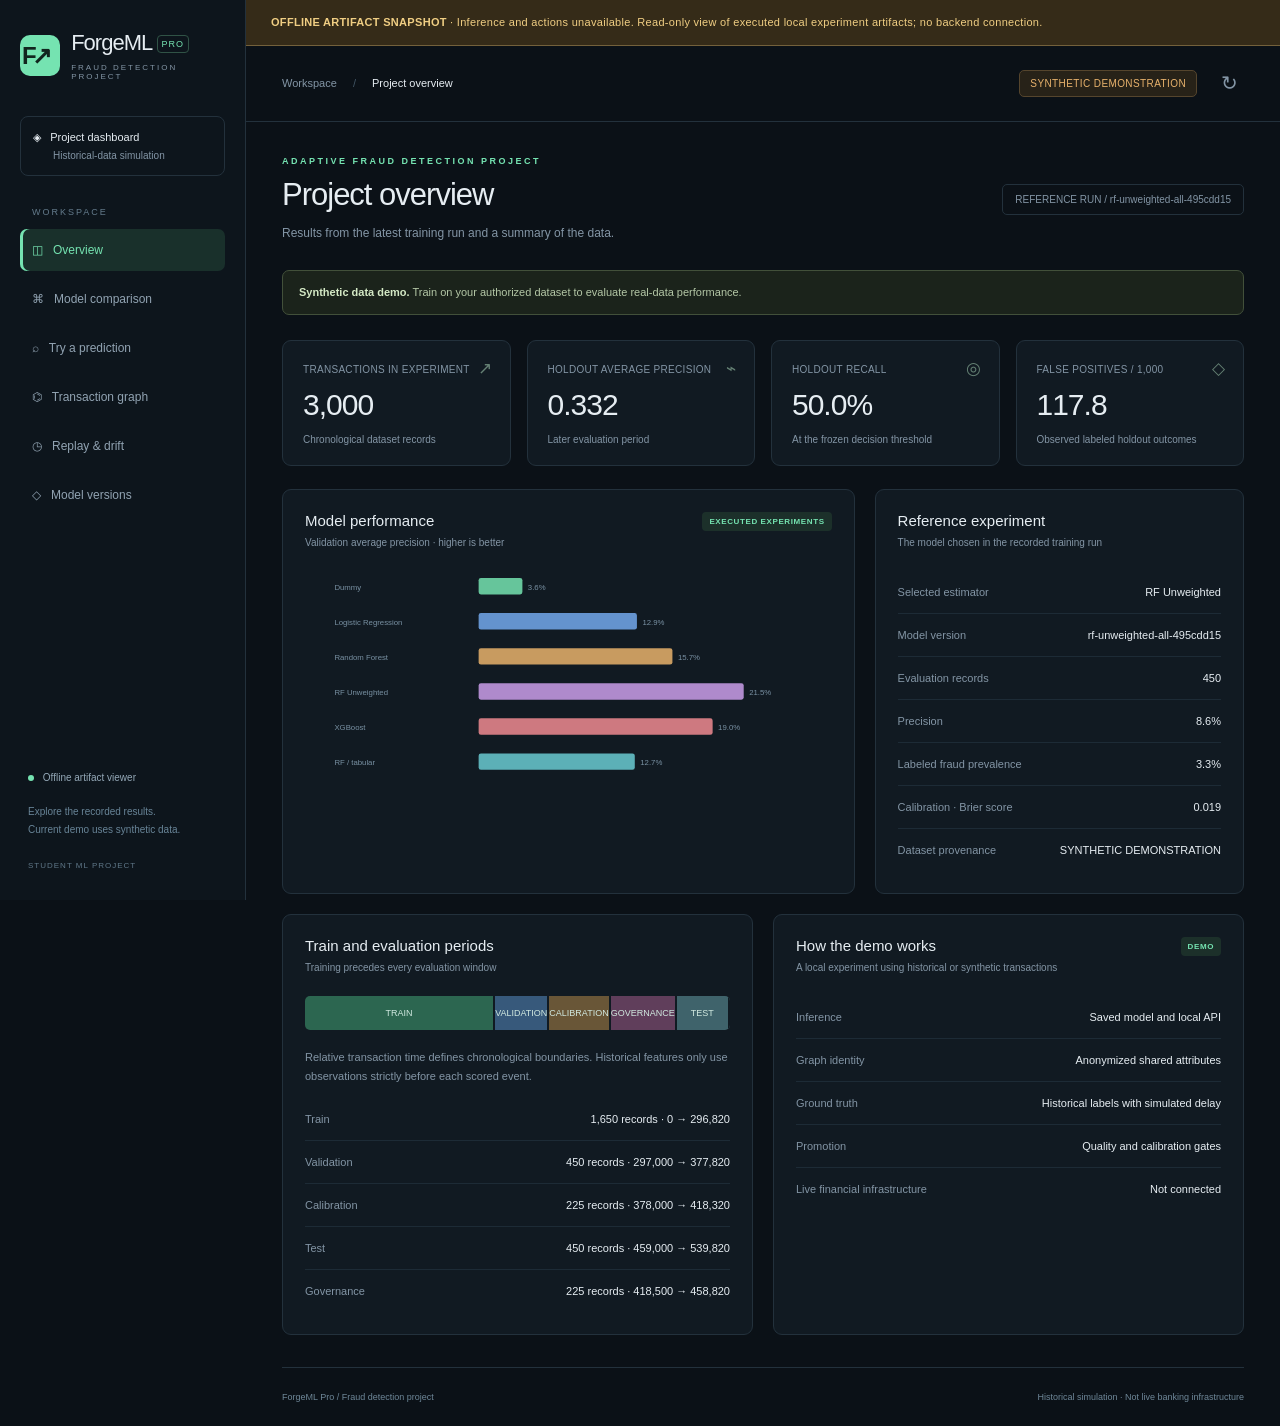
==== commit e17e72fe: "Fix setup and improve project dashboard" ====
--- a/frontend/snapshot.html
+++ b/frontend/snapshot.html
@@ -1,9 +1,705 @@
 <!doctype html>
-<html lang="en"><head><meta charset="utf-8"><meta name="viewport" content="width=device-width,initial-scale=1"><meta name="theme-color" content="#0b1117"><title>ForgeML Pro · Offline artifact snapshot</title><style>:root{--bg:#0b1117;--panel:#111a22;--line:#23313c;--text:#e6edf2;--muted:#8395a5;--green:#75e3b1;--blue:#72a8ed;--orange:#e8b26c;--red:#ef8a91}*{box-sizing:border-box}body{margin:0;background:var(--bg);color:var(--text);font:14px 'Segoe UI',Arial,sans-serif}button,input,select{font:inherit}button,a,input,select{outline-offset:4px}button{cursor:pointer}button:disabled{opacity:.5;cursor:wait}a{color:var(--green)}.sidebar{width:246px;position:fixed;inset:0 auto 0 0;border-right:1px solid var(--line);background:#0d151c;padding:30px 20px;display:flex;flex-direction:column}.brand{display:flex;align-items:center;gap:11px;text-decoration:none;color:var(--text);font-size:22px;letter-spacing:-1px}.brand b{font:9px Arial;letter-spacing:1px;color:var(--green);border:1px solid #305346;padding:3px 4px;border-radius:4px;vertical-align:middle}.brand small{display:block;font:8px Arial;letter-spacing:2px;color:var(--muted);margin-top:7px}.logo{width:42px;height:41px;border-radius:10px;background:var(--green);color:#11251e;font:bold 24px Arial;padding:7px 2px;letter-spacing:-5px}.workspace{margin:35px 0 31px;padding:14px 12px;border:1px solid var(--line);border-radius:8px;font-size:11px}.workspace small{display:block;color:var(--muted);font-size:10px;margin:6px 0 0 20px}.nav-label{font-size:9px;letter-spacing:2px;color:#647b8c;margin:0 12px 12px}nav{display:grid;gap:7px}nav button{border:0;background:transparent;color:#91a3b2;text-align:left;padding:14px 12px;border-radius:7px;font-size:12px}nav button:hover{background:#17232c;color:var(--text)}nav button.active{background:#19302b;color:var(--green);box-shadow:inset 3px 0 var(--green)}.sidebar-bottom{margin-top:auto;padding:20px 8px 0;font-size:10px;color:#94a8b7}.status-dot{display:inline-block;width:6px;height:6px;background:var(--green);border-radius:50%;margin-right:6px}.sidebar-bottom p{color:#688497;font-size:10px;line-height:1.8;margin:20px 0}.sidebar-bottom>span:last-child{font-size:8px;letter-spacing:1px;color:#5f7788}main{margin-left:246px}header{height:76px;display:flex;justify-content:space-between;align-items:center;border-bottom:1px solid var(--line);padding:0 36px;font-size:11px}.breadcrumb{color:var(--muted)}.separator{color:#425564;margin:0 13px}.header-right{display:flex;gap:18px;align-items:center}.env{color:var(--orange);font-size:10px;letter-spacing:.4px;border:1px solid #55452d;background:#272218;padding:7px 10px;border-radius:5px}.icon-button{font-size:20px;background:transparent;border:0;color:var(--muted)}.content{max-width:1600px;margin:auto;padding:34px 36px 0}.page-heading{display:flex;justify-content:space-between;gap:20px;align-items:center;margin-bottom:27px}.eyebrow{color:var(--green);font-size:9px;letter-spacing:2.5px;font-weight:700}h1{font-size:31px;font-weight:500;letter-spacing:-1px;margin:11px 0}p{color:var(--muted);line-height:1.6}.page-heading p{font-size:12px;margin:0}.run-label{font-size:10px;color:var(--muted);border:1px solid var(--line);padding:9px 12px;border-radius:5px;white-space:nowrap}.notice{border:1px solid #42503a;background:#1b231b;color:#b4c7a6;border-radius:7px;padding:12px 16px;font-size:11px;line-height:1.7;margin-bottom:25px}.notice strong{color:#d4e9c5}#error{border:1px solid #723c43;background:#2b1b20;color:#ffc6cc;padding:15px;border-radius:7px;margin:15px 0}.stats{display:grid;grid-template-columns:repeat(4,minmax(0,1fr));gap:16px;margin-bottom:23px}.stat{background:var(--panel);border:1px solid var(--line);padding:19px 20px;border-radius:9px;position:relative}.stat .label{font-size:10px;color:var(--muted);letter-spacing:.3px}.stat .value{font-size:30px;font-weight:500;letter-spacing:-1px;margin:12px 0 8px}.stat .value small{font-size:13px;color:var(--muted);letter-spacing:0}.stat .detail{font-size:10px;color:var(--muted)}.accent{color:var(--green)}.stat .corner{position:absolute;right:18px;top:17px;color:#658174;font-size:17px}.grid{display:grid;grid-template-columns:1.55fr 1fr;gap:20px;margin-bottom:20px}.grid.equal{grid-template-columns:1fr 1fr}.panel{border:1px solid var(--line);background:var(--panel);border-radius:9px;padding:22px;min-width:0}.panel.full{margin-bottom:20px}.panel-head{display:flex;justify-content:space-between;align-items:flex-start;gap:12px;margin-bottom:20px}.panel h2{font-size:15px;font-weight:500;margin:0 0 6px}.panel h3{font-size:13px;font-weight:500;margin:0 0 7px}.panel-head p{font-size:10px;margin:0}.tag{padding:5px 7px;border-radius:4px;font-size:8px;font-weight:bold;letter-spacing:.6px;background:#1c302a;color:var(--green);white-space:nowrap}.tag.blue{color:var(--blue);background:#1a2a40}.tag.orange{color:var(--orange);background:#30281f}.tag.red{color:var(--red);background:#38232a}.chart{width:100%;height:230px;display:block}.chart text{font:10px Arial;fill:#7991a3}.chart .gridline{stroke:#22323e;stroke-width:1}.legend{display:flex;gap:18px;color:var(--muted);font-size:10px;margin-top:12px;flex-wrap:wrap}.legend i{display:inline-block;width:7px;height:7px;border-radius:50%;margin-right:6px}.list-row{display:flex;align-items:center;justify-content:space-between;padding:15px 0;border-bottom:1px solid #1d2b36;gap:15px}.list-row:last-child{border:0}.list-row span{font-size:11px;color:var(--muted)}.list-row strong{font-size:11px;font-weight:500}.progress{height:5px;background:#20313e;border-radius:5px;margin:9px 0 16px;overflow:hidden}.progress span{height:100%;display:block;background:var(--green);border-radius:5px}table{width:100%;border-collapse:collapse;font-size:11px;text-align:left}th{color:#7690a3;font-size:9px;letter-spacing:.8px;font-weight:500;border-bottom:1px solid var(--line);padding:12px 10px;background:#0f1820}td{padding:15px 10px;border-bottom:1px solid #1d2b36;color:#b7c7d3}tr:last-child td{border-bottom:0}td:first-child{color:var(--text)}.table-scroll{overflow:auto}.table-scroll table{min-width:520px}.button{border:1px solid #315c4b;border-radius:5px;background:#1d3a30;color:var(--green);padding:10px 15px;font-size:11px}.button:hover{background:#254b3d}.button.secondary{background:transparent;border-color:var(--line);color:#a4bac9}.button.danger{color:var(--red);border-color:#673b41;background:#342229}.controls{display:flex;align-items:end;gap:12px;flex-wrap:wrap;margin:18px 0}label{display:block;color:var(--muted);font-size:10px;line-height:1.8}input,select{display:block;background:#0c151d;border:1px solid #2b3e4c;border-radius:5px;color:var(--text);padding:10px;width:100%;min-width:90px}form .fields{display:grid;grid-template-columns:repeat(2,1fr);gap:14px}select{max-width:500px}.result-score{font-size:60px;font-weight:500;color:var(--green);margin:25px 0 10px}.result-score.high{color:var(--red)}.result-placeholder{min-height:270px;display:flex;align-items:center;justify-content:center;color:#6b8395;text-align:center;padding:30px;line-height:1.8}.explanation-row{display:grid;grid-template-columns:160px 1fr 65px;gap:12px;align-items:center;font-size:10px;margin:14px 0}.explanation-bar{height:9px;background:#20313d;border-radius:3px;overflow:hidden}.explanation-bar span{height:100%;display:block;background:var(--orange)}.graph{height:430px;width:100%;background:radial-gradient(ellipse at center,#14252d 0%,#101a22 65%);border-radius:5px}.graph text{font:9px Arial;fill:#a4bfce}.graph line{stroke:#365f67;stroke-opacity:.6}.graph circle{stroke:#14232d;stroke-width:3}.muted{color:var(--muted);font-size:11px;line-height:1.8}.empty{padding:35px 15px;text-align:center;color:var(--muted);font-size:12px}.code{white-space:pre-wrap;overflow:auto;max-height:400px;background:#0a131a;padding:15px;border:1px solid var(--line);border-radius:5px;font:10px/1.7 Consolas,monospace;color:#9db7c9}.event{border-left:2px solid #385d4d;margin:0 0 0 5px;padding:0 0 23px 19px;position:relative}.event:before{content:'';width:7px;height:7px;border-radius:50%;background:var(--green);position:absolute;left:-4.5px;top:4px}.event time{display:block;color:#688497;font-size:9px;margin-bottom:6px}.event strong{font-size:11px;font-weight:500}.event p{font-size:10px;margin:5px 0 0}.loading{min-height:200px;display:grid;place-items:center;color:var(--muted)}footer{border-top:1px solid var(--line);padding:24px 0;margin-top:32px;display:flex;justify-content:space-between;gap:20px;font-size:9px;color:#6e8798}.inline-note{font-size:10px;color:var(--muted);margin-top:16px;line-height:1.7}.metric-big{font-size:34px;font-weight:500;margin:10px 0;color:var(--green)}.split-band{display:flex;height:34px;border-radius:5px;overflow:hidden;margin:18px 0}.split-band span{display:grid;place-items:center;font-size:9px;color:#d1e9e0;border-right:2px solid #101a22}.split-band span:nth-child(1){background:#2c6650}.split-band span:nth-child(2){background:#37597b}.split-band span:nth-child(3){background:#695637}.split-band span:nth-child(4){background:#603e5b}@media(min-width:1600px){.content{padding-top:45px}.chart{height:270px}.stat{padding:25px}.panel{padding:26px}}@media(max-width:1100px){.sidebar{width:205px;padding:25px 14px}main{margin-left:205px}.content{padding:25px 22px 0}header{padding:0 22px}.stats{grid-template-columns:repeat(2,1fr)}.grid{grid-template-columns:1fr}.grid.equal{grid-template-columns:1fr 1fr}.page-heading{align-items:start}.run-label{max-width:150px;overflow:hidden;text-overflow:ellipsis}.graph{height:360px}}@media(max-width:720px){.sidebar{position:static;width:auto;padding:18px;border-bottom:1px solid var(--line)}.brand{font-size:20px}.workspace,.nav-label,.sidebar-bottom{display:none}nav{display:flex;overflow:auto;margin-top:18px;gap:4px}nav button{white-space:nowrap;padding:10px;font-size:10px}main{margin:0}header{height:55px;padding:0 18px}.content{padding:25px 16px 0}.page-heading{display:block}.run-label{display:inline-block;margin-top:15px;max-width:100%}h1{font-size:27px}.grid.equal{grid-template-columns:1fr}.stats{gap:10px}.stat{padding:16px}.stat .value{font-size:26px}.panel{padding:16px}.env{font-size:8px}footer{display:block;line-height:2}.explanation-row{grid-template-columns:110px 1fr 45px}.chart{height:210px}}
+<html lang="en">
+<head>
+<meta charset="utf-8">
+<meta name="viewport" content="width=device-width,initial-scale=1">
+<meta name="theme-color" content="#0b1117">
+<title>ForgeML Pro · Offline artifact snapshot</title>
+<style>:root {
+  --bg:#0b1117;
+  --panel:#111a22;
+  --line:#23313c;
+  --text:#e6edf2;
+  --muted:#8395a5;
+  --green:#75e3b1;
+  --blue:#72a8ed;
+  --orange:#e8b26c;
+  --red:#ef8a91}
+* {
+  box-sizing:border-box}
+body {
+  margin:0;
+  background:var(--bg);
+  color:var(--text);
+  font:14px 'Segoe UI',Arial,sans-serif}
+button,input,select {
+  font:inherit}
+button,a,input,select {
+  outline-offset:4px}
+button {
+  cursor:pointer}
+button:disabled {
+  opacity:.5;
+  cursor:wait}
+a {
+  color:var(--green)}
+.sidebar {
+  width:246px;
+  position:fixed;
+  inset:0 auto 0 0;
+  border-right:1px solid var(--line);
+  background:#0d151c;
+  padding:30px 20px;
+  display:flex;
+  flex-direction:column}
+.brand {
+  display:flex;
+  align-items:center;
+  gap:11px;
+  text-decoration:none;
+  color:var(--text);
+  font-size:22px;
+  letter-spacing:-1px}
+.brand b {
+  font:9px Arial;
+  letter-spacing:1px;
+  color:var(--green);
+  border:1px solid #305346;
+  padding:3px 4px;
+  border-radius:4px;
+  vertical-align:middle}
+.brand small {
+  display:block;
+  font:8px Arial;
+  letter-spacing:2px;
+  color:var(--muted);
+  margin-top:7px}
+.logo {
+  width:42px;
+  height:41px;
+  border-radius:10px;
+  background:var(--green);
+  color:#11251e;
+  font:bold 24px Arial;
+  padding:7px 2px;
+  letter-spacing:-5px}
+.workspace {
+  margin:35px 0 31px;
+  padding:14px 12px;
+  border:1px solid var(--line);
+  border-radius:8px;
+  font-size:11px}
+.workspace small {
+  display:block;
+  color:var(--muted);
+  font-size:10px;
+  margin:6px 0 0 20px}
+.nav-label {
+  font-size:9px;
+  letter-spacing:2px;
+  color:#647b8c;
+  margin:0 12px 12px}
+nav {
+  display:grid;
+  gap:7px}
+nav button {
+  border:0;
+  background:transparent;
+  color:#91a3b2;
+  text-align:left;
+  padding:14px 12px;
+  border-radius:7px;
+  font-size:12px}
+nav button:hover {
+  background:#17232c;
+  color:var(--text)}
+nav button.active {
+  background:#19302b;
+  color:var(--green);
+  box-shadow:inset 3px 0 var(--green)}
+.sidebar-bottom {
+  margin-top:auto;
+  padding:20px 8px 0;
+  font-size:10px;
+  color:#94a8b7}
+.status-dot {
+  display:inline-block;
+  width:6px;
+  height:6px;
+  background:var(--green);
+  border-radius:50%;
+  margin-right:6px}
+.sidebar-bottom p {
+  color:#688497;
+  font-size:10px;
+  line-height:1.8;
+  margin:20px 0}
+.sidebar-bottom>span:last-child {
+  font-size:8px;
+  letter-spacing:1px;
+  color:#5f7788}
+main {
+  margin-left:246px}
+header {
+  height:76px;
+  display:flex;
+  justify-content:space-between;
+  align-items:center;
+  border-bottom:1px solid var(--line);
+  padding:0 36px;
+  font-size:11px}
+.breadcrumb {
+  color:var(--muted)}
+.separator {
+  color:#425564;
+  margin:0 13px}
+.header-right {
+  display:flex;
+  gap:18px;
+  align-items:center}
+.env {
+  color:var(--orange);
+  font-size:10px;
+  letter-spacing:.4px;
+  border:1px solid #55452d;
+  background:#272218;
+  padding:7px 10px;
+  border-radius:5px}
+.icon-button {
+  font-size:20px;
+  background:transparent;
+  border:0;
+  color:var(--muted)}
+.content {
+  max-width:1600px;
+  margin:auto;
+  padding:34px 36px 0}
+.page-heading {
+  display:flex;
+  justify-content:space-between;
+  gap:20px;
+  align-items:center;
+  margin-bottom:27px}
+.eyebrow {
+  color:var(--green);
+  font-size:9px;
+  letter-spacing:2.5px;
+  font-weight:700}
+h1 {
+  font-size:31px;
+  font-weight:500;
+  letter-spacing:-1px;
+  margin:11px 0}
+p {
+  color:var(--muted);
+  line-height:1.6}
+.page-heading p {
+  font-size:12px;
+  margin:0}
+.run-label {
+  font-size:10px;
+  color:var(--muted);
+  border:1px solid var(--line);
+  padding:9px 12px;
+  border-radius:5px;
+  white-space:nowrap}
+.notice {
+  border:1px solid #42503a;
+  background:#1b231b;
+  color:#b4c7a6;
+  border-radius:7px;
+  padding:12px 16px;
+  font-size:11px;
+  line-height:1.7;
+  margin-bottom:25px}
+.notice strong {
+  color:#d4e9c5}
+#error {
+  border:1px solid #723c43;
+  background:#2b1b20;
+  color:#ffc6cc;
+  padding:15px;
+  border-radius:7px;
+  margin:15px 0}
+.stats {
+  display:grid;
+  grid-template-columns:repeat(4,minmax(0,1fr));
+  gap:16px;
+  margin-bottom:23px}
+.stat {
+  background:var(--panel);
+  border:1px solid var(--line);
+  padding:19px 20px;
+  border-radius:9px;
+  position:relative}
+.stat .label {
+  font-size:10px;
+  color:var(--muted);
+  letter-spacing:.3px}
+.stat .value {
+  font-size:30px;
+  font-weight:500;
+  letter-spacing:-1px;
+  margin:12px 0 8px}
+.stat .value small {
+  font-size:13px;
+  color:var(--muted);
+  letter-spacing:0}
+.stat .detail {
+  font-size:10px;
+  color:var(--muted)}
+.accent {
+  color:var(--green)}
+.stat .corner {
+  position:absolute;
+  right:18px;
+  top:17px;
+  color:#658174;
+  font-size:17px}
+.grid {
+  display:grid;
+  grid-template-columns:1.55fr 1fr;
+  gap:20px;
+  margin-bottom:20px}
+.grid.equal {
+  grid-template-columns:1fr 1fr}
+.panel {
+  border:1px solid var(--line);
+  background:var(--panel);
+  border-radius:9px;
+  padding:22px;
+  min-width:0}
+.panel.full {
+  margin-bottom:20px}
+.panel-head {
+  display:flex;
+  justify-content:space-between;
+  align-items:flex-start;
+  gap:12px;
+  margin-bottom:20px}
+.panel h2 {
+  font-size:15px;
+  font-weight:500;
+  margin:0 0 6px}
+.panel h3 {
+  font-size:13px;
+  font-weight:500;
+  margin:0 0 7px}
+.panel-head p {
+  font-size:10px;
+  margin:0}
+.tag {
+  padding:5px 7px;
+  border-radius:4px;
+  font-size:8px;
+  font-weight:bold;
+  letter-spacing:.6px;
+  background:#1c302a;
+  color:var(--green);
+  white-space:nowrap}
+.tag.blue {
+  color:var(--blue);
+  background:#1a2a40}
+.tag.orange {
+  color:var(--orange);
+  background:#30281f}
+.tag.red {
+  color:var(--red);
+  background:#38232a}
+.chart {
+  width:100%;
+  height:230px;
+  display:block}
+.chart text {
+  font:10px Arial;
+  fill:#7991a3}
+.chart .gridline {
+  stroke:#22323e;
+  stroke-width:1}
+.legend {
+  display:flex;
+  gap:18px;
+  color:var(--muted);
+  font-size:10px;
+  margin-top:12px;
+  flex-wrap:wrap}
+.legend i {
+  display:inline-block;
+  width:7px;
+  height:7px;
+  border-radius:50%;
+  margin-right:6px}
+.list-row {
+  display:flex;
+  align-items:center;
+  justify-content:space-between;
+  padding:15px 0;
+  border-bottom:1px solid #1d2b36;
+  gap:15px}
+.list-row:last-child {
+  border:0}
+.list-row span {
+  font-size:11px;
+  color:var(--muted)}
+.list-row strong {
+  font-size:11px;
+  font-weight:500}
+.progress {
+  height:5px;
+  background:#20313e;
+  border-radius:5px;
+  margin:9px 0 16px;
+  overflow:hidden}
+.progress span {
+  height:100%;
+  display:block;
+  background:var(--green);
+  border-radius:5px}
+table {
+  width:100%;
+  border-collapse:collapse;
+  font-size:11px;
+  text-align:left}
+th {
+  color:#7690a3;
+  font-size:9px;
+  letter-spacing:.8px;
+  font-weight:500;
+  border-bottom:1px solid var(--line);
+  padding:12px 10px;
+  background:#0f1820}
+td {
+  padding:15px 10px;
+  border-bottom:1px solid #1d2b36;
+  color:#b7c7d3}
+tr:last-child td {
+  border-bottom:0}
+td:first-child {
+  color:var(--text)}
+.table-scroll {
+  overflow:auto}
+.table-scroll table {
+  min-width:520px}
+.button {
+  border:1px solid #315c4b;
+  border-radius:5px;
+  background:#1d3a30;
+  color:var(--green);
+  padding:10px 15px;
+  font-size:11px}
+.button:hover {
+  background:#254b3d}
+.button.secondary {
+  background:transparent;
+  border-color:var(--line);
+  color:#a4bac9}
+.button.danger {
+  color:var(--red);
+  border-color:#673b41;
+  background:#342229}
+.controls {
+  display:flex;
+  align-items:end;
+  gap:12px;
+  flex-wrap:wrap;
+  margin:18px 0}
+label {
+  display:block;
+  color:var(--muted);
+  font-size:10px;
+  line-height:1.8}
+input,select {
+  display:block;
+  background:#0c151d;
+  border:1px solid #2b3e4c;
+  border-radius:5px;
+  color:var(--text);
+  padding:10px;
+  width:100%;
+  min-width:90px}
+form .fields {
+  display:grid;
+  grid-template-columns:repeat(2,1fr);
+  gap:14px}
+select {
+  max-width:500px}
+.result-score {
+  font-size:60px;
+  font-weight:500;
+  color:var(--green);
+  margin:25px 0 10px}
+.result-score.high {
+  color:var(--red)}
+.result-placeholder {
+  min-height:270px;
+  display:flex;
+  align-items:center;
+  justify-content:center;
+  color:#6b8395;
+  text-align:center;
+  padding:30px;
+  line-height:1.8}
+.explanation-row {
+  display:grid;
+  grid-template-columns:160px 1fr 65px;
+  gap:12px;
+  align-items:center;
+  font-size:10px;
+  margin:14px 0}
+.explanation-bar {
+  height:9px;
+  background:#20313d;
+  border-radius:3px;
+  overflow:hidden}
+.explanation-bar span {
+  height:100%;
+  display:block;
+  background:var(--orange)}
+.graph {
+  height:430px;
+  width:100%;
+  background:radial-gradient(ellipse at center,#14252d 0%,#101a22 65%);
+  border-radius:5px}
+.graph text {
+  font:9px Arial;
+  fill:#a4bfce}
+.graph line {
+  stroke:#365f67;
+  stroke-opacity:.6}
+.graph circle {
+  stroke:#14232d;
+  stroke-width:3}
+.muted {
+  color:var(--muted);
+  font-size:11px;
+  line-height:1.8}
+.empty {
+  padding:35px 15px;
+  text-align:center;
+  color:var(--muted);
+  font-size:12px}
+.code {
+  white-space:pre-wrap;
+  overflow:auto;
+  max-height:400px;
+  background:#0a131a;
+  padding:15px;
+  border:1px solid var(--line);
+  border-radius:5px;
+  font:10px/1.7 Consolas,monospace;
+  color:#9db7c9}
+.event {
+  border-left:2px solid #385d4d;
+  margin:0 0 0 5px;
+  padding:0 0 23px 19px;
+  position:relative}
+.event:before {
+  content:'';
+  width:7px;
+  height:7px;
+  border-radius:50%;
+  background:var(--green);
+  position:absolute;
+  left:-4.5px;
+  top:4px}
+.event time {
+  display:block;
+  color:#688497;
+  font-size:9px;
+  margin-bottom:6px}
+.event strong {
+  font-size:11px;
+  font-weight:500}
+.event p {
+  font-size:10px;
+  margin:5px 0 0}
+.loading {
+  min-height:200px;
+  display:grid;
+  place-items:center;
+  color:var(--muted)}
+footer {
+  border-top:1px solid var(--line);
+  padding:24px 0;
+  margin-top:32px;
+  display:flex;
+  justify-content:space-between;
+  gap:20px;
+  font-size:9px;
+  color:#6e8798}
+.inline-note {
+  font-size:10px;
+  color:var(--muted);
+  margin-top:16px;
+  line-height:1.7}
+.metric-big {
+  font-size:34px;
+  font-weight:500;
+  margin:10px 0;
+  color:var(--green)}
+.split-band {
+  display:flex;
+  height:34px;
+  border-radius:5px;
+  overflow:hidden;
+  margin:18px 0}
+.split-band span {
+  display:grid;
+  place-items:center;
+  font-size:9px;
+  color:#d1e9e0;
+  border-right:2px solid #101a22}
+.split-band span:nth-child(1) {
+  background:#2c6650}
+.split-band span:nth-child(2) {
+  background:#37597b}
+.split-band span:nth-child(3) {
+  background:#695637}
+.split-band span:nth-child(4) {
+  background:#603e5b}
+@media(min-width:1600px) {
+  .content {
+  padding-top:45px}
+.chart {
+  height:270px}
+.stat {
+  padding:25px}
+.panel {
+  padding:26px}
+}
+@media(max-width:1100px) {
+  .sidebar {
+  width:205px;
+  padding:25px 14px}
+main {
+  margin-left:205px}
+.content {
+  padding:25px 22px 0}
+header {
+  padding:0 22px}
+.stats {
+  grid-template-columns:repeat(2,1fr)}
+.grid {
+  grid-template-columns:1fr}
+.grid.equal {
+  grid-template-columns:1fr 1fr}
+.page-heading {
+  align-items:start}
+.run-label {
+  max-width:150px;
+  overflow:hidden;
+  text-overflow:ellipsis}
+.graph {
+  height:360px}
+}
+@media(max-width:720px) {
+  .sidebar {
+  position:static;
+  width:auto;
+  padding:18px;
+  border-bottom:1px solid var(--line)}
+.brand {
+  font-size:20px}
+.workspace,.nav-label,.sidebar-bottom {
+  display:none}
+nav {
+  display:flex;
+  overflow:auto;
+  margin-top:18px;
+  gap:4px}
+nav button {
+  white-space:nowrap;
+  padding:10px;
+  font-size:10px}
+main {
+  margin:0}
+header {
+  height:55px;
+  padding:0 18px}
+.content {
+  padding:25px 16px 0}
+.page-heading {
+  display:block}
+.run-label {
+  display:inline-block;
+  margin-top:15px;
+  max-width:100%}
+h1 {
+  font-size:27px}
+.grid.equal {
+  grid-template-columns:1fr}
+.stats {
+  gap:10px}
+.stat {
+  padding:16px}
+.stat .value {
+  font-size:26px}
+.panel {
+  padding:16px}
+.env {
+  font-size:8px}
+footer {
+  display:block;
+  line-height:2}
+.explanation-row {
+  grid-template-columns:110px 1fr 45px}
+.chart {
+  height:210px}
+}
 
-.snapshot-banner{padding:13px 25px;border-bottom:1px solid #74613b;background:#352b18;color:#f0ce83;font-size:11px;line-height:1.7;letter-spacing:.3px}.snapshot-banner strong{font-weight:700}</style></head>
-<body><aside class="sidebar"><a class="brand" href="#overview"><span class="logo">F↗</span><span>ForgeML <b>PRO</b><small>FRAUD INTELLIGENCE</small></span></a><div class="workspace">◈ &nbsp; Research workspace<small>Historical-data simulation</small></div><div class="nav-label">WORKSPACE</div><nav aria-label="Workspace"><button data-view="overview" class="active">◫ &nbsp; Overview</button><button data-view="laboratory">⌘ &nbsp; Model laboratory</button><button data-view="prediction">⌕ &nbsp; Risk explorer</button><button data-view="graph">⌬ &nbsp; Graph intelligence</button><button data-view="monitoring">◷ &nbsp; Drift & monitoring</button><button data-view="governance">◇ &nbsp; Model governance</button></nav><div class="sidebar-bottom"><span class="status-dot"></span><span id="connection">Connecting to API</span><p>Evidence over assumptions.<br>Every metric comes from an executed run.</p><span>LOCAL RESEARCH PLATFORM · V1</span></div></aside>
-<main><div class="snapshot-banner" role="note"><strong>OFFLINE ARTIFACT SNAPSHOT</strong> · Inference and actions unavailable. Read-only view of executed local experiment artifacts; no backend connection.</div><header><div><span class="breadcrumb">Workspace</span><span class="separator">/</span><span id="crumb">Overview</span></div><div class="header-right"><span class="env" id="mode">Loading dataset mode</span><button class="icon-button" id="refresh" aria-label="Refresh data">↻</button></div></header><div class="content"><div class="page-heading"><div><div class="eyebrow">ADAPTIVE FRAUD INTELLIGENCE</div><h1 id="page-title">Intelligence overview</h1><p id="page-description">A clear view of model quality, transaction risk, and operational readiness.</p></div><span class="run-label" id="run-label">Awaiting experiment artifacts</span></div><div id="notice" role="status" class="notice">Loading the local experiment. No external transactions are processed.</div><div id="error" role="alert" hidden></div><section id="view" aria-live="polite"><div class="loading">Connecting to ForgeML…</div></section><footer><span>ForgeML Pro / Adaptive Fraud Intelligence & Production ML Platform</span><span>Historical simulation · Not live banking infrastructure</span></footer></div></main>
+.snapshot-banner{padding:13px 25px;border-bottom:1px solid #74613b;background:#352b18;color:#f0ce83;font-size:11px;line-height:1.7;letter-spacing:.3px}.snapshot-banner strong{font-weight:700}</style>
+</head>
+<body>
+<aside class="sidebar">
+<a class="brand" href="#overview">
+<span class="logo">F↗</span>
+<span>ForgeML <b>PRO</b>
+<small>FRAUD DETECTION PROJECT</small>
+</span>
+</a>
+<div class="workspace">◈ &nbsp; Project dashboard<small>Historical-data simulation</small>
+</div>
+<div class="nav-label">WORKSPACE</div>
+<nav aria-label="Workspace">
+<button data-view="overview" class="active">◫ &nbsp; Overview</button>
+<button data-view="laboratory">⌘ &nbsp; Model comparison</button>
+<button data-view="prediction">⌕ &nbsp; Try a prediction</button>
+<button data-view="graph">⌬ &nbsp; Transaction graph</button>
+<button data-view="monitoring">◷ &nbsp; Replay & drift</button>
+<button data-view="governance">◇ &nbsp; Model versions</button>
+</nav>
+<div class="sidebar-bottom">
+<span class="status-dot">
+</span>
+<span id="connection">Connecting to API</span>
+<p>Explore the recorded results.<br>Current demo uses synthetic data.</p>
+<span>STUDENT ML PROJECT</span>
+</div>
+</aside>
+<main><div class="snapshot-banner" role="note"><strong>OFFLINE ARTIFACT SNAPSHOT</strong> · Inference and actions unavailable. Read-only view of executed local experiment artifacts; no backend connection.</div>
+<header>
+<div>
+<span class="breadcrumb">Workspace</span>
+<span class="separator">/</span>
+<span id="crumb">Overview</span>
+</div>
+<div class="header-right">
+<span class="env" id="mode">Loading dataset mode</span>
+<button class="icon-button" id="refresh" aria-label="Refresh data">↻</button>
+</div>
+</header>
+<div class="content">
+<div class="page-heading">
+<div>
+<div class="eyebrow">ADAPTIVE FRAUD DETECTION PROJECT</div>
+<h1 id="page-title">Project overview</h1>
+<p id="page-description">Compare models and explore the results of a training run.</p>
+</div>
+<span class="run-label" id="run-label">Awaiting experiment artifacts</span>
+</div>
+<div id="notice" role="status" class="notice">Loading the local experiment. No external transactions are processed.</div>
+<div id="error" role="alert" hidden>
+</div>
+<section id="view" aria-live="polite">
+<div class="loading">Connecting to ForgeML…</div>
+</section>
+<footer>
+<span>ForgeML Pro / Fraud detection project</span>
+<span>Historical simulation · Not live banking infrastructure</span>
+</footer>
+</div>
+</main>
+
 <script id="snapshot-artifacts" type="application/json">{"/api/report":{"mode":"SYNTHETIC DEMONSTRATION","dataset_sha256":"495cdd1594ce22905f8a5abb31933772c4f057841187f2651882e55ec82f4395","rows":3000,"fraud_prevalence":0.03266666666666666,"seed":42,"hardware":{"platform":"Windows-10-10.0.26300-SP0","processor":"Intel64 Family 6 Model 183 Stepping 1, GenuineIntel"},"splits":{"train":{"rows":1650,"start":0,"end":296820},"validation":{"rows":450,"start":297000,"end":377820},"calibration":{"rows":225,"start":378000,"end":418320},"test":{"rows":450,"start":459000,"end":539820},"governance":{"rows":225,"start":418500,"end":458820}},"models":[{"name":"Dummy","version":"dummy-all","group":"all","training_seconds":0.24626010000065435,"metrics":{"average_precision":0.035555555555555556,"roc_auc":0.5,"precision":0.0,"recall":0.0,"f1":0.0,"brier":0.03429397000306092,"precision_at_k":0.045454545454545456,"recall_at_budget":0.0625,"review_budget":22,"recall_at_fpr_01":0.0,"false_positives_per_1000":0.0,"confusion_matrix":[[434,0],[16,0]],"assumed_cost":1600.0,"threshold":0.5,"count":450},"curves":{"precision":[0.035555555555555556,1.0],"recall":[1.0,0.0],"calibration_predicted":[0.03393939393939371],"calibration_observed":[0.035555555555555556]}},{"name":"Logistic Regression","version":"logistic-regression-all","group":"all","training_seconds":0.09451690000423696,"metrics":{"average_precision":0.12858925751224473,"roc_auc":0.636520737327189,"precision":0.06086956521739131,"recall":0.4375,"f1":0.10687022900763359,"brier":0.18108210595265745,"precision_at_k":0.18181818181818182,"recall_at_budget":0.25,"review_budget":22,"recall_at_fpr_01":0.125,"false_positives_per_1000":240.0,"confusion_matrix":[[326,108],[9,7]],"assumed_cost":1440.0,"threshold":0.5,"count":450},"curves":{"precision":[0.035555555555555556,0.03355704697986577,0.033783783783783786,0.034013605442176874,0.03424657534246575,0.034482758620689655,0.034722222222222224,0.03496503496503497,0.035211267605633804,0.03546099290780142,0.03571428571428571,0.03597122302158273,0.036231884057971016,0.0364963503649635,0.03676470588235294,0.037037037037037035,0.03731343283582089,0.03759398496240601,0.03787878787878788,0.03816793893129771,0.038461538461538464,0.03875968992248062,0.0390625,0.03937007874015748,0.03968253968253968,0.04,0.04032258064516129,0.04065040650406504,0.040983606557377046,0.04132231404958678,0.041666666666666664,0.04201680672268908,0.0423728813559322,0.042735042735042736,0.04310344827586207,0.043478260869565216,0.043859649122807015,0.04424778761061947,0.044642857142857144,0.042042042042042045,0.04242424242424243,0.04281345565749235,0.043209876543209874,0.04361370716510903,0.0440251572327044,0.044444444444444446,0.04487179487179487,0.045307443365695796,0.0457516339869281,0.0429042904290429,0.043478260869565216,0.04054054054054054,0.040955631399317405,0.041379310344827586,0.041811846689895474,0.04225352112676056,0.042704626334519574,0.039568345323741004,0.04,0.04044117647058824,0.040892193308550186,0.041353383458646614,0.04182509505703422,0.04230769230769231,0.042801556420233464,0.04330708661417323,0.043824701195219126,0.04435483870967742,0.044897959183673466,0.045454545454545456,0.04602510460251046,0.046610169491525424,0.04721030042918455,0.04782608695652174,0.048458149779735685,0.049107142857142856,0.049773755656108594,0.05045871559633028,0.05116279069767442,0.05188679245283019,0.05263157894736842,0.05339805825242718,0.054187192118226604,0.055,0.050761421319796954,0.05154639175257732,0.05235602094240838,0.047872340425531915,0.04864864864864865,0.04945054945054945,0.05027932960893855,0.05113636363636364,0.05202312138728324,0.052941176470588235,0.05389221556886228,0.054878048780487805,0.055900621118012424,0.056962025316455694,0.05161290322580645,0.046052631578947366,0.0472972972972973,0.04827586206896552,0.04929577464788732,0.050359712230215826,0.051470588235294115,0.05263157894736842,0.05384615384615385,0.05511811023622047,0.056451612903225805,0.05785123966942149,0.059322033898305086,0.06086956521739131,0.05357142857142857,0.05504587155963303,0.05660377358490566,0.05825242718446602,0.06,0.061855670103092786,0.06382978723404255,0.06593406593406594,0.06818181818181818,0.07058823529411765,0.07317073170731707,0.0759493670886076,0.07894736842105263,0.0821917808219178,0.07142857142857142,0.05970149253731343,0.0625,0.06557377049180328,0.06896551724137931,0.07272727272727272,0.07692307692307693,0.08163265306122448,0.08695652173913043,0.09302325581395349,0.1,0.10810810810810811,0.11764705882352941,0.12903225806451613,0.14285714285714285,0.16,0.18181818181818182,0.21052631578947367,0.1875,0.23076923076923078,0.3,0.2857142857142857,0.25,1.0],"recall":[1.0,0.9375,0.9375,0.9375,0.9375,0.9375,0.9375,0.9375,0.9375,0.9375,0.9375,0.9375,0.9375,0.9375,0.9375,0.9375,0.9375,0.9375,0.9375,0.9375,0.9375,0.9375,0.9375,0.9375,0.9375,0.9375,0.9375,0.9375,0.9375,0.9375,0.9375,0.9375,0.9375,0.9375,0.9375,0.9375,0.9375,0.9375,0.9375,0.875,0.875,0.875,0.875,0.875,0.875,0.875,0.875,0.875,0.875,0.8125,0.8125,0.75,0.75,0.75,0.75,0.75,0.75,0.6875,0.6875,0.6875,0.6875,0.6875,0.6875,0.6875,0.6875,0.6875,0.6875,0.6875,0.6875,0.6875,0.6875,0.6875,0.6875,0.6875,0.6875,0.6875,0.6875,0.6875,0.6875,0.6875,0.6875,0.6875,0.6875,0.6875,0.625,0.625,0.625,0.5625,0.5625,0.5625,0.5625,0.5625,0.5625,0.5625,0.5625,0.5625,0.5625,0.5625,0.5,0.4375,0.4375,0.4375,0.4375,0.4375,0.4375,0.4375,0.4375,0.4375,0.4375,0.4375,0.4375,0.4375,0.375,0.375,0.375,0.375,0.375,0.375,0.375,0.375,0.375,0.375,0.375,0.375,0.375,0.375,0.3125,0.25,0.25,0.25,0.25,0.25,0.25,0.25,0.25,0.25,0.25,0.25,0.25,0.25,0.25,0.25,0.25,0.25,0.1875,0.1875,0.1875,0.125,0.0625,0.0],"calibration_predicted":[0.05941055249718781,0.18351675013871088,0.3019999593458155,0.4359598119564758,0.5622504968994361,0.6958166260887519,0.8200047349173937,0.9267201052064848],"calibration_observed":[0.024539877300613498,0.012048192771084338,0.0425531914893617,0.047619047619047616,0.03333333333333333,0.05405405405405406,0.0,0.17391304347826086]}},{"name":"Random Forest","version":"random-forest-all","group":"all","training_seconds":0.2751315000059549,"metrics":{"average_precision":0.15741753913022324,"roc_auc":0.682315668202765,"precision":0.07692307692307693,"recall":0.4375,"f1":0.1308411214953271,"brier":0.1784716901463312,"precision_at_k":0.18181818181818182,"recall_at_budget":0.25,"review_budget":22,"recall_at_fpr_01":0.125,"false_positives_per_1000":186.66666666666666,"confusion_matrix":[[350,84],[9,7]],"assumed_cost":1320.0,"threshold":0.5,"count":450},"curves":{"precision":[0.035555555555555556,0.03355704697986577,0.033783783783783786,0.034013605442176874,0.03424657534246575,0.034482758620689655,0.034722222222222224,0.03496503496503497,0.035211267605633804,0.03546099290780142,0.03571428571428571,0.03597122302158273,0.036231884057971016,0.0364963503649635,0.03676470588235294,0.037037037037037035,0.03731343283582089,0.03759398496240601,0.03787878787878788,0.03816793893129771,0.038461538461538464,0.03875968992248062,0.0390625,0.03937007874015748,0.03968253968253968,0.04,0.04032258064516129,0.04065040650406504,0.040983606557377046,0.04132231404958678,0.041666666666666664,0.04201680672268908,0.0423728813559322,0.042735042735042736,0.04310344827586207,0.043478260869565216,0.043859649122807015,0.04424778761061947,0.044642857142857144,0.042042042042042045,0.04242424242424243,0.04281345565749235,0.043209876543209874,0.04361370716510903,0.0440251572327044,0.044444444444444446,0.04487179487179487,0.045307443365695796,0.0457516339869281,0.0462046204620462,0.046822742474916385,0.0472972972972973,0.04778156996587031,0.04827586206896552,0.04878048780487805,0.04929577464788732,0.0498220640569395,0.050359712230215826,0.05090909090909091,0.051470588235294115,0.05204460966542751,0.05263157894736842,0.049429657794676805,0.05,0.05058365758754864,0.051181102362204724,0.05179282868525897,0.05241935483870968,0.053061224489795916,0.05371900826446281,0.0502092050209205,0.05084745762711865,0.05150214592274678,0.05217391304347826,0.05286343612334802,0.05357142857142857,0.05429864253393665,0.05045871559633028,0.05116279069767442,0.05188679245283019,0.05263157894736842,0.05339805825242718,0.054187192118226604,0.055,0.05583756345177665,0.05670103092783505,0.05235602094240838,0.05319148936170213,0.05405405405405406,0.054945054945054944,0.055865921787709494,0.056818181818181816,0.057803468208092484,0.058823529411764705,0.05389221556886228,0.054878048780487805,0.055900621118012424,0.056962025316455694,0.05806451612903226,0.05263157894736842,0.05405405405405406,0.05517241379310345,0.056338028169014086,0.050359712230215826,0.051470588235294115,0.05263157894736842,0.05384615384615385,0.05511811023622047,0.056451612903225805,0.05785123966942149,0.059322033898305086,0.06086956521739131,0.0625,0.06422018348623854,0.0660377358490566,0.06796116504854369,0.07,0.07216494845360824,0.07446808510638298,0.07692307692307693,0.07954545454545454,0.08235294117647059,0.08536585365853659,0.08860759493670886,0.09210526315789473,0.0958904109589041,0.08571428571428572,0.08955223880597014,0.09375,0.09836065573770492,0.10344827586206896,0.10909090909090909,0.11538461538461539,0.12244897959183673,0.13043478260869565,0.13953488372093023,0.15,0.16216216216216217,0.14705882352941177,0.12903225806451613,0.14285714285714285,0.16,0.18181818181818182,0.15789473684210525,0.1875,0.23076923076923078,0.2,0.2857142857142857,0.5,1.0],"recall":[1.0,0.9375,0.9375,0.9375,0.9375,0.9375,0.9375,0.9375,0.9375,0.9375,0.9375,0.9375,0.9375,0.9375,0.9375,0.9375,0.9375,0.9375,0.9375,0.9375,0.9375,0.9375,0.9375,0.9375,0.9375,0.9375,0.9375,0.9375,0.9375,0.9375,0.9375,0.9375,0.9375,0.9375,0.9375,0.9375,0.9375,0.9375,0.9375,0.875,0.875,0.875,0.875,0.875,0.875,0.875,0.875,0.875,0.875,0.875,0.875,0.875,0.875,0.875,0.875,0.875,0.875,0.875,0.875,0.875,0.875,0.875,0.8125,0.8125,0.8125,0.8125,0.8125,0.8125,0.8125,0.8125,0.75,0.75,0.75,0.75,0.75,0.75,0.75,0.6875,0.6875,0.6875,0.6875,0.6875,0.6875,0.6875,0.6875,0.6875,0.625,0.625,0.625,0.625,0.625,0.625,0.625,0.625,0.5625,0.5625,0.5625,0.5625,0.5625,0.5,0.5,0.5,0.5,0.4375,0.4375,0.4375,0.4375,0.4375,0.4375,0.4375,0.4375,0.4375,0.4375,0.4375,0.4375,0.4375,0.4375,0.4375,0.4375,0.4375,0.4375,0.4375,0.4375,0.4375,0.4375,0.4375,0.375,0.375,0.375,0.375,0.375,0.375,0.375,0.375,0.375,0.375,0.375,0.375,0.3125,0.25,0.25,0.25,0.25,0.1875,0.1875,0.1875,0.125,0.125,0.125,0.0],"calibration_predicted":[0.21713291186248573,0.31654127891690986,0.44099091937584534,0.5329936239628704,0.6766117874225827],"calibration_observed":[0.041666666666666664,0.006711409395973154,0.03763440860215054,0.058823529411764705,0.3333333333333333]}},{"name":"RF Unweighted","version":"rf-unweighted-all","group":"all","training_seconds":0.21054450000519864,"metrics":{"average_precision":0.2153306317372237,"roc_auc":0.6542338709677419,"precision":0.0,"recall":0.0,"f1":0.0,"brier":0.032600097436649426,"precision_at_k":0.22727272727272727,"recall_at_budget":0.3125,"review_budget":22,"recall_at_fpr_01":0.125,"false_positives_per_1000":0.0,"confusion_matrix":[[434,0],[16,0]],"assumed_cost":1600.0,"threshold":0.5,"count":450},"curves":{"precision":[0.035555555555555556,0.035794183445190156,0.036036036036036036,0.036281179138321996,0.0365296803652968,0.0367816091954023,0.037037037037037035,0.037296037296037296,0.03755868544600939,0.037825059101654845,0.0380952380952381,0.03597122302158273,0.036231884057971016,0.0364963503649635,0.03676470588235294,0.037037037037037035,0.03731343283582089,0.03759398496240601,0.03787878787878788,0.03816793893129771,0.038461538461538464,0.03875968992248062,0.0390625,0.03937007874015748,0.03968253968253968,0.04,0.04032258064516129,0.04065040650406504,0.040983606557377046,0.04132231404958678,0.041666666666666664,0.04201680672268908,0.0423728813559322,0.042735042735042736,0.04310344827586207,0.043478260869565216,0.043859649122807015,0.04424778761061947,0.044642857142857144,0.04504504504504504,0.045454545454545456,0.045871559633027525,0.046296296296296294,0.04672897196261682,0.04716981132075472,0.047619047619047616,0.04807692307692308,0.04854368932038835,0.049019607843137254,0.0462046204620462,0.043478260869565216,0.04391891891891892,0.04436860068259386,0.04482758620689655,0.04529616724738676,0.04225352112676056,0.042704626334519574,0.04316546762589928,0.04,0.04044117647058824,0.040892193308550186,0.041353383458646614,0.04182509505703422,0.04230769230769231,0.042801556420233464,0.04330708661417323,0.043824701195219126,0.04435483870967742,0.044897959183673466,0.045454545454545456,0.04602510460251046,0.046610169491525424,0.04721030042918455,0.04782608695652174,0.048458149779735685,0.049107142857142856,0.049773755656108594,0.05045871559633028,0.05116279069767442,0.05188679245283019,0.05263157894736842,0.05339805825242718,0.054187192118226604,0.055,0.050761421319796954,0.05154639175257732,0.05235602094240838,0.047872340425531915,0.04864864864864865,0.04945054945054945,0.05027932960893855,0.05113636363636364,0.05202312138728324,0.052941176470588235,0.05389221556886228,0.054878048780487805,0.049689440993788817,0.05063291139240506,0.05161290322580645,0.05263157894736842,0.05405405405405406,0.05517241379310345,0.056338028169014086,0.05755395683453238,0.058823529411764705,0.06015037593984962,0.06153846153846154,0.06299212598425197,0.06451612903225806,0.05785123966942149,0.059322033898305086,0.05217391304347826,0.05357142857142857,0.05504587155963303,0.04716981132075472,0.04854368932038835,0.05,0.05154639175257732,0.05319148936170213,0.054945054945054944,0.056818181818181816,0.058823529411764705,0.06097560975609756,0.06329113924050633,0.06578947368421052,0.0684931506849315,0.07142857142857142,0.07462686567164178,0.078125,0.08196721311475409,0.08620689655172414,0.09090909090909091,0.09615384615384616,0.10204081632653061,0.10869565217391304,0.11627906976744186,0.125,0.13513513513513514,0.14705882352941177,0.16129032258064516,0.17857142857142858,0.2,0.22727272727272727,0.21052631578947367,0.25,0.23076923076923078,0.3,0.2857142857142857,0.5,1.0],"recall":[1.0,1.0,1.0,1.0,1.0,1.0,1.0,1.0,1.0,1.0,1.0,0.9375,0.9375,0.9375,0.9375,0.9375,0.9375,0.9375,0.9375,0.9375,0.9375,0.9375,0.9375,0.9375,0.9375,0.9375,0.9375,0.9375,0.9375,0.9375,0.9375,0.9375,0.9375,0.9375,0.9375,0.9375,0.9375,0.9375,0.9375,0.9375,0.9375,0.9375,0.9375,0.9375,0.9375,0.9375,0.9375,0.9375,0.9375,0.875,0.8125,0.8125,0.8125,0.8125,0.8125,0.75,0.75,0.75,0.6875,0.6875,0.6875,0.6875,0.6875,0.6875,0.6875,0.6875,0.6875,0.6875,0.6875,0.6875,0.6875,0.6875,0.6875,0.6875,0.6875,0.6875,0.6875,0.6875,0.6875,0.6875,0.6875,0.6875,0.6875,0.6875,0.625,0.625,0.625,0.5625,0.5625,0.5625,0.5625,0.5625,0.5625,0.5625,0.5625,0.5625,0.5,0.5,0.5,0.5,0.5,0.5,0.5,0.5,0.5,0.5,0.5,0.5,0.5,0.4375,0.4375,0.375,0.375,0.375,0.3125,0.3125,0.3125,0.3125,0.3125,0.3125,0.3125,0.3125,0.3125,0.3125,0.3125,0.3125,0.3125,0.3125,0.3125,0.3125,0.3125,0.3125,0.3125,0.3125,0.3125,0.3125,0.3125,0.3125,0.3125,0.3125,0.3125,0.3125,0.3125,0.25,0.25,0.1875,0.1875,0.125,0.125,0.0],"calibration_predicted":[0.04053849365630484,0.18567415488184155,0.2618853464474885],"calibration_observed":[0.03146067415730337,0.0,1.0]}},{"name":"XGBoost","version":"xgboost-all","group":"all","training_seconds":0.2706754000100773,"metrics":{"average_precision":0.19009895954865397,"roc_auc":0.6696428571428571,"precision":0.0,"recall":0.0,"f1":0.0,"brier":0.03269434720277786,"precision_at_k":0.18181818181818182,"recall_at_budget":0.25,"review_budget":22,"recall_at_fpr_01":0.1875,"false_positives_per_1000":0.0,"confusion_matrix":[[434,0],[16,0]],"assumed_cost":1600.0,"threshold":0.5,"count":450},"curves":{"precision":[0.035555555555555556,0.03355704697986577,0.033783783783783786,0.034013605442176874,0.03424657534246575,0.034482758620689655,0.034722222222222224,0.03496503496503497,0.035211267605633804,0.03546099290780142,0.03571428571428571,0.03597122302158273,0.036231884057971016,0.0364963503649635,0.03676470588235294,0.0345679012345679,0.03482587064676617,0.03258145363408521,0.03282828282828283,0.03307888040712468,0.03333333333333333,0.03359173126614987,0.033854166666666664,0.03412073490813648,0.03439153439153439,0.034666666666666665,0.03494623655913978,0.03523035230352303,0.03551912568306011,0.03581267217630854,0.03611111111111111,0.036414565826330535,0.03672316384180791,0.037037037037037035,0.03735632183908046,0.03768115942028986,0.038011695906432746,0.038348082595870206,0.03869047619047619,0.03903903903903904,0.03939393939393939,0.039755351681957186,0.040123456790123455,0.040498442367601244,0.040880503144654086,0.04126984126984127,0.041666666666666664,0.042071197411003236,0.042483660130718956,0.0429042904290429,0.043478260869565216,0.04054054054054054,0.040955631399317405,0.041379310344827586,0.041811846689895474,0.04225352112676056,0.042704626334519574,0.04316546762589928,0.04363636363636364,0.04411764705882353,0.04460966542750929,0.045112781954887216,0.045627376425855515,0.046153846153846156,0.04669260700389105,0.047244094488188976,0.04780876494023904,0.04838709677419355,0.04897959183673469,0.049586776859504134,0.0502092050209205,0.05084745762711865,0.05150214592274678,0.05217391304347826,0.05286343612334802,0.05357142857142857,0.05429864253393665,0.05504587155963303,0.05581395348837209,0.05660377358490566,0.05741626794258373,0.05825242718446602,0.059113300492610835,0.06,0.06091370558375635,0.061855670103092786,0.06282722513089005,0.06382978723404255,0.05945945945945946,0.06043956043956044,0.061452513966480445,0.0625,0.06358381502890173,0.06470588235294118,0.0658682634730539,0.06707317073170732,0.06832298136645963,0.06962025316455696,0.07096774193548387,0.07236842105263158,0.07432432432432433,0.07586206896551724,0.07746478873239436,0.07913669064748201,0.08088235294117647,0.08270676691729323,0.07692307692307693,0.07874015748031496,0.08064516129032258,0.0743801652892562,0.07627118644067797,0.0782608695652174,0.08035714285714286,0.08256880733944955,0.0660377358490566,0.06796116504854369,0.06,0.061855670103092786,0.06382978723404255,0.06593406593406594,0.06818181818181818,0.07058823529411765,0.07317073170731707,0.0759493670886076,0.07894736842105263,0.0821917808219178,0.08571428571428572,0.08955223880597014,0.078125,0.08196721311475409,0.08620689655172414,0.09090909090909091,0.09615384615384616,0.10204081632653061,0.10869565217391304,0.11627906976744186,0.125,0.13513513513513514,0.14705882352941177,0.16129032258064516,0.17857142857142858,0.16,0.18181818181818182,0.21052631578947367,0.25,0.23076923076923078,0.3,0.42857142857142855,0.25,1.0],"recall":[1.0,0.9375,0.9375,0.9375,0.9375,0.9375,0.9375,0.9375,0.9375,0.9375,0.9375,0.9375,0.9375,0.9375,0.9375,0.875,0.875,0.8125,0.8125,0.8125,0.8125,0.8125,0.8125,0.8125,0.8125,0.8125,0.8125,0.8125,0.8125,0.8125,0.8125,0.8125,0.8125,0.8125,0.8125,0.8125,0.8125,0.8125,0.8125,0.8125,0.8125,0.8125,0.8125,0.8125,0.8125,0.8125,0.8125,0.8125,0.8125,0.8125,0.8125,0.75,0.75,0.75,0.75,0.75,0.75,0.75,0.75,0.75,0.75,0.75,0.75,0.75,0.75,0.75,0.75,0.75,0.75,0.75,0.75,0.75,0.75,0.75,0.75,0.75,0.75,0.75,0.75,0.75,0.75,0.75,0.75,0.75,0.75,0.75,0.75,0.75,0.6875,0.6875,0.6875,0.6875,0.6875,0.6875,0.6875,0.6875,0.6875,0.6875,0.6875,0.6875,0.6875,0.6875,0.6875,0.6875,0.6875,0.6875,0.625,0.625,0.625,0.5625,0.5625,0.5625,0.5625,0.5625,0.4375,0.4375,0.375,0.375,0.375,0.375,0.375,0.375,0.375,0.375,0.375,0.375,0.375,0.375,0.3125,0.3125,0.3125,0.3125,0.3125,0.3125,0.3125,0.3125,0.3125,0.3125,0.3125,0.3125,0.3125,0.25,0.25,0.25,0.25,0.1875,0.1875,0.1875,0.0625,0.0],"calibration_predicted":[0.035937890095888304,0.17356838859044588,0.2971976101398468],"calibration_observed":[0.02981651376146789,0.15384615384615385,1.0]}},{"name":"RF / tabular","version":"random-forest-tabular","group":"tabular","training_seconds":0.18038479999813717,"metrics":{"average_precision":0.12685142507204172,"roc_auc":0.6694988479262672,"precision":0.07692307692307693,"recall":0.375,"f1":0.1276595744680851,"brier":0.18816283119934624,"precision_at_k":0.13636363636363635,"recall_at_budget":0.1875,"review_budget":22,"recall_at_fpr_01":0.125,"false_positives_per_1000":160.0,"confusion_matrix":[[362,72],[10,6]],"assumed_cost":1360.0,"threshold":0.5,"count":450},"curves":{"precision":[0.035555555555555556,0.03355704697986577,0.033783783783783786,0.034013605442176874,0.03424657534246575,0.034482758620689655,0.034722222222222224,0.03496503496503497,0.035211267605633804,0.03546099290780142,0.03571428571428571,0.03597122302158273,0.033816425120772944,0.0340632603406326,0.03431372549019608,0.0345679012345679,0.03482587064676617,0.03508771929824561,0.03535353535353535,0.035623409669211195,0.035897435897435895,0.03617571059431524,0.036458333333333336,0.03674540682414698,0.037037037037037035,0.037333333333333336,0.03763440860215054,0.037940379403794036,0.03825136612021858,0.03856749311294766,0.03888888888888889,0.0392156862745098,0.03954802259887006,0.039886039886039885,0.040229885057471264,0.04057971014492753,0.04093567251461988,0.04129793510324484,0.041666666666666664,0.042042042042042045,0.04242424242424243,0.04281345565749235,0.043209876543209874,0.04361370716510903,0.0440251572327044,0.044444444444444446,0.04487179487179487,0.045307443365695796,0.0457516339869281,0.0462046204620462,0.046822742474916385,0.0472972972972973,0.04778156996587031,0.04827586206896552,0.04878048780487805,0.04929577464788732,0.0498220640569395,0.050359712230215826,0.05090909090909091,0.051470588235294115,0.05204460966542751,0.05263157894736842,0.053231939163498096,0.05384615384615385,0.054474708171206226,0.05511811023622047,0.055776892430278883,0.056451612903225805,0.05714285714285714,0.05785123966942149,0.058577405857740586,0.059322033898305086,0.060085836909871244,0.06086956521739131,0.06167400881057269,0.0625,0.06334841628959276,0.06422018348623854,0.06046511627906977,0.06132075471698113,0.06220095693779904,0.06310679611650485,0.06403940886699508,0.06,0.06091370558375635,0.061855670103092786,0.06282722513089005,0.06382978723404255,0.05405405405405406,0.054945054945054944,0.055865921787709494,0.056818181818181816,0.05202312138728324,0.052941176470588235,0.05389221556886228,0.054878048780487805,0.055900621118012424,0.05063291139240506,0.05161290322580645,0.05263157894736842,0.05405405405405406,0.05517241379310345,0.056338028169014086,0.05755395683453238,0.058823529411764705,0.06015037593984962,0.06153846153846154,0.06299212598425197,0.06451612903225806,0.06611570247933884,0.06779661016949153,0.06956521739130435,0.07142857142857142,0.06422018348623854,0.05660377358490566,0.05825242718446602,0.06,0.061855670103092786,0.06382978723404255,0.06593406593406594,0.06818181818181818,0.07058823529411765,0.07317073170731707,0.0759493670886076,0.07894736842105263,0.0821917808219178,0.08571428571428572,0.05970149253731343,0.0625,0.04918032786885246,0.05172413793103448,0.05454545454545454,0.057692307692307696,0.061224489795918366,0.06521739130434782,0.06976744186046512,0.075,0.08108108108108109,0.08823529411764706,0.0967741935483871,0.10714285714285714,0.12,0.13636363636363635,0.15789473684210525,0.1875,0.23076923076923078,0.2,0.2857142857142857,0.5,1.0],"recall":[1.0,0.9375,0.9375,0.9375,0.9375,0.9375,0.9375,0.9375,0.9375,0.9375,0.9375,0.9375,0.875,0.875,0.875,0.875,0.875,0.875,0.875,0.875,0.875,0.875,0.875,0.875,0.875,0.875,0.875,0.875,0.875,0.875,0.875,0.875,0.875,0.875,0.875,0.875,0.875,0.875,0.875,0.875,0.875,0.875,0.875,0.875,0.875,0.875,0.875,0.875,0.875,0.875,0.875,0.875,0.875,0.875,0.875,0.875,0.875,0.875,0.875,0.875,0.875,0.875,0.875,0.875,0.875,0.875,0.875,0.875,0.875,0.875,0.875,0.875,0.875,0.875,0.875,0.875,0.875,0.875,0.8125,0.8125,0.8125,0.8125,0.8125,0.75,0.75,0.75,0.75,0.75,0.625,0.625,0.625,0.625,0.5625,0.5625,0.5625,0.5625,0.5625,0.5,0.5,0.5,0.5,0.5,0.5,0.5,0.5,0.5,0.5,0.5,0.5,0.5,0.5,0.5,0.5,0.4375,0.375,0.375,0.375,0.375,0.375,0.375,0.375,0.375,0.375,0.375,0.375,0.375,0.375,0.25,0.25,0.1875,0.1875,0.1875,0.1875,0.1875,0.1875,0.1875,0.1875,0.1875,0.1875,0.1875,0.1875,0.1875,0.1875,0.1875,0.1875,0.1875,0.125,0.125,0.125,0.0],"calibration_predicted":[0.20409818065544624,0.33025604253139645,0.44674283585173363,0.532850333163414,0.6714320052118193,0.8070243465366629],"calibration_observed":[0.03125,0.009708737864077669,0.03375527426160337,0.056338028169014086,0.3333333333333333,0.0]}},{"name":"RF / temporal","version":"random-forest-temporal","group":"temporal","training_seconds":0.17615449998993427,"metrics":{"average_precision":0.1370099067759819,"roc_auc":0.6739631336405529,"precision":0.07865168539325842,"recall":0.4375,"f1":0.13333333333333333,"brier":0.1789391903939104,"precision_at_k":0.13636363636363635,"recall_at_budget":0.1875,"review_budget":22,"recall_at_fpr_01":0.125,"false_positives_per_1000":182.22222222222223,"confusion_matrix":[[352,82],[9,7]],"assumed_cost":1310.0,"threshold":0.5,"count":450},"curves":{"precision":[0.035555555555555556,0.03355704697986577,0.033783783783783786,0.034013605442176874,0.03424657534246575,0.034482758620689655,0.034722222222222224,0.03496503496503497,0.035211267605633804,0.03546099290780142,0.03571428571428571,0.03357314148681055,0.033816425120772944,0.0340632603406326,0.03431372549019608,0.0345679012345679,0.03482587064676617,0.03508771929824561,0.03535353535353535,0.035623409669211195,0.035897435897435895,0.03617571059431524,0.036458333333333336,0.03674540682414698,0.037037037037037035,0.037333333333333336,0.03763440860215054,0.037940379403794036,0.03825136612021858,0.03856749311294766,0.03888888888888889,0.0392156862745098,0.03954802259887006,0.039886039886039885,0.040229885057471264,0.04057971014492753,0.04093567251461988,0.04129793510324484,0.041666666666666664,0.042042042042042045,0.04242424242424243,0.04281345565749235,0.043209876543209874,0.04361370716510903,0.0440251572327044,0.044444444444444446,0.04487179487179487,0.045307443365695796,0.0457516339869281,0.0462046204620462,0.046822742474916385,0.0472972972972973,0.04436860068259386,0.04482758620689655,0.04529616724738676,0.045774647887323945,0.046263345195729534,0.046762589928057555,0.04727272727272727,0.04779411764705882,0.048327137546468404,0.04887218045112782,0.049429657794676805,0.05,0.05058365758754864,0.051181102362204724,0.05179282868525897,0.05241935483870968,0.053061224489795916,0.05371900826446281,0.05439330543933055,0.05508474576271186,0.05150214592274678,0.04782608695652174,0.048458149779735685,0.049107142857142856,0.049773755656108594,0.05045871559633028,0.05116279069767442,0.05188679245283019,0.05263157894736842,0.05339805825242718,0.054187192118226604,0.055,0.05583756345177665,0.05670103092783505,0.05759162303664921,0.05319148936170213,0.05405405405405406,0.054945054945054944,0.055865921787709494,0.056818181818181816,0.057803468208092484,0.058823529411764705,0.059880239520958084,0.06097560975609756,0.062111801242236024,0.06329113924050633,0.06451612903225806,0.06578947368421052,0.06756756756756757,0.06896551724137931,0.07042253521126761,0.06474820143884892,0.0661764705882353,0.06766917293233082,0.06923076923076923,0.07086614173228346,0.07258064516129033,0.06611570247933884,0.06779661016949153,0.06956521739130435,0.07142857142857142,0.07339449541284404,0.07547169811320754,0.07766990291262135,0.08,0.08247422680412371,0.07446808510638298,0.07692307692307693,0.07954545454545454,0.08235294117647059,0.08536585365853659,0.08860759493670886,0.09210526315789473,0.0958904109589041,0.08571428571428572,0.08955223880597014,0.09375,0.09836065573770492,0.10344827586206896,0.10909090909090909,0.09615384615384616,0.10204081632653061,0.10869565217391304,0.09302325581395349,0.1,0.10810810810810811,0.11764705882352941,0.12903225806451613,0.14285714285714285,0.16,0.13636363636363635,0.15789473684210525,0.1875,0.15384615384615385,0.2,0.2857142857142857,0.5,1.0],"recall":[1.0,0.9375,0.9375,0.9375,0.9375,0.9375,0.9375,0.9375,0.9375,0.9375,0.9375,0.875,0.875,0.875,0.875,0.875,0.875,0.875,0.875,0.875,0.875,0.875,0.875,0.875,0.875,0.875,0.875,0.875,0.875,0.875,0.875,0.875,0.875,0.875,0.875,0.875,0.875,0.875,0.875,0.875,0.875,0.875,0.875,0.875,0.875,0.875,0.875,0.875,0.875,0.875,0.875,0.875,0.8125,0.8125,0.8125,0.8125,0.8125,0.8125,0.8125,0.8125,0.8125,0.8125,0.8125,0.8125,0.8125,0.8125,0.8125,0.8125,0.8125,0.8125,0.8125,0.8125,0.75,0.6875,0.6875,0.6875,0.6875,0.6875,0.6875,0.6875,0.6875,0.6875,0.6875,0.6875,0.6875,0.6875,0.6875,0.625,0.625,0.625,0.625,0.625,0.625,0.625,0.625,0.625,0.625,0.625,0.625,0.625,0.625,0.625,0.625,0.5625,0.5625,0.5625,0.5625,0.5625,0.5625,0.5,0.5,0.5,0.5,0.5,0.5,0.5,0.5,0.5,0.4375,0.4375,0.4375,0.4375,0.4375,0.4375,0.4375,0.4375,0.375,0.375,0.375,0.375,0.375,0.375,0.3125,0.3125,0.3125,0.25,0.25,0.25,0.25,0.25,0.25,0.25,0.1875,0.1875,0.1875,0.125,0.125,0.125,0.125,0.0],"calibration_predicted":[0.20558228866068,0.31648337361208384,0.43941220705278106,0.5385447961598014,0.6872372551035435],"calibration_observed":[0.038461538461538464,0.013986013986013986,0.03125,0.058823529411764705,0.5]}},{"name":"RF / graph","version":"random-forest-graph","group":"graph","training_seconds":0.15136669999628793,"metrics":{"average_precision":0.08768659616481829,"roc_auc":0.6648905529953917,"precision":0.05921052631578947,"recall":0.5625,"f1":0.10714285714285714,"brier":0.20553718331076565,"precision_at_k":0.13636363636363635,"recall_at_budget":0.1875,"review_budget":22,"recall_at_fpr_01":0.0625,"false_positives_per_1000":317.77777777777777,"confusion_matrix":[[291,143],[7,9]],"assumed_cost":1415.0,"threshold":0.5,"count":450},"curves":{"precision":[0.035555555555555556,0.03355704697986577,0.033783783783783786,0.034013605442176874,0.03424657534246575,0.034482758620689655,0.034722222222222224,0.03496503496503497,0.035211267605633804,0.03546099290780142,0.03571428571428571,0.03597122302158273,0.036231884057971016,0.0364963503649635,0.03676470588235294,0.037037037037037035,0.03731343283582089,0.03759398496240601,0.03787878787878788,0.03816793893129771,0.038461538461538464,0.03875968992248062,0.0390625,0.03937007874015748,0.03968253968253968,0.037333333333333336,0.03763440860215054,0.037940379403794036,0.03825136612021858,0.03856749311294766,0.03888888888888889,0.0392156862745098,0.03954802259887006,0.039886039886039885,0.040229885057471264,0.04057971014492753,0.04093567251461988,0.04129793510324484,0.041666666666666664,0.042042042042042045,0.04242424242424243,0.04281345565749235,0.043209876543209874,0.04361370716510903,0.0440251572327044,0.044444444444444446,0.04487179487179487,0.045307443365695796,0.0457516339869281,0.0462046204620462,0.046822742474916385,0.0472972972972973,0.04778156996587031,0.04827586206896552,0.04878048780487805,0.04929577464788732,0.0498220640569395,0.050359712230215826,0.04727272727272727,0.04779411764705882,0.048327137546468404,0.04887218045112782,0.049429657794676805,0.05,0.05058365758754864,0.051181102362204724,0.05179282868525897,0.05241935483870968,0.053061224489795916,0.05371900826446281,0.05439330543933055,0.05508474576271186,0.05150214592274678,0.05217391304347826,0.05286343612334802,0.049107142857142856,0.049773755656108594,0.045871559633027525,0.046511627906976744,0.04716981132075472,0.04784688995215311,0.04854368932038835,0.04926108374384237,0.05,0.050761421319796954,0.05154639175257732,0.05235602094240838,0.05319148936170213,0.05405405405405406,0.054945054945054944,0.055865921787709494,0.056818181818181816,0.057803468208092484,0.058823529411764705,0.059880239520958084,0.054878048780487805,0.055900621118012424,0.056962025316455694,0.05806451612903226,0.05921052631578947,0.060810810810810814,0.06206896551724138,0.06338028169014084,0.06474820143884892,0.0661764705882353,0.06766917293233082,0.06923076923076923,0.07086614173228346,0.07258064516129033,0.0743801652892562,0.07627118644067797,0.0782608695652174,0.08035714285714286,0.08256880733944955,0.08490566037735849,0.07766990291262135,0.08,0.08247422680412371,0.07446808510638298,0.06593406593406594,0.06818181818181818,0.07058823529411765,0.07317073170731707,0.0759493670886076,0.07894736842105263,0.0821917808219178,0.08571428571428572,0.08955223880597014,0.078125,0.08196721311475409,0.06896551724137931,0.05454545454545454,0.057692307692307696,0.061224489795918366,0.06521739130434782,0.06976744186046512,0.075,0.08108108108108109,0.08823529411764706,0.0967741935483871,0.10714285714285714,0.12,0.13636363636363635,0.15789473684210525,0.1875,0.07692307692307693,0.1,0.14285714285714285,0.25,1.0],"recall":[1.0,0.9375,0.9375,0.9375,0.9375,0.9375,0.9375,0.9375,0.9375,0.9375,0.9375,0.9375,0.9375,0.9375,0.9375,0.9375,0.9375,0.9375,0.9375,0.9375,0.9375,0.9375,0.9375,0.9375,0.9375,0.875,0.875,0.875,0.875,0.875,0.875,0.875,0.875,0.875,0.875,0.875,0.875,0.875,0.875,0.875,0.875,0.875,0.875,0.875,0.875,0.875,0.875,0.875,0.875,0.875,0.875,0.875,0.875,0.875,0.875,0.875,0.875,0.875,0.8125,0.8125,0.8125,0.8125,0.8125,0.8125,0.8125,0.8125,0.8125,0.8125,0.8125,0.8125,0.8125,0.8125,0.75,0.75,0.75,0.6875,0.6875,0.625,0.625,0.625,0.625,0.625,0.625,0.625,0.625,0.625,0.625,0.625,0.625,0.625,0.625,0.625,0.625,0.625,0.625,0.5625,0.5625,0.5625,0.5625,0.5625,0.5625,0.5625,0.5625,0.5625,0.5625,0.5625,0.5625,0.5625,0.5625,0.5625,0.5625,0.5625,0.5625,0.5625,0.5625,0.5,0.5,0.5,0.4375,0.375,0.375,0.375,0.375,0.375,0.375,0.375,0.375,0.375,0.3125,0.3125,0.25,0.1875,0.1875,0.1875,0.1875,0.1875,0.1875,0.1875,0.1875,0.1875,0.1875,0.1875,0.1875,0.1875,0.1875,0.0625,0.0625,0.0625,0.0625,0.0],"calibration_predicted":[0.20705750515371704,0.32283677080998596,0.45005951357076174,0.5413630213952377,0.6626418642820479],"calibration_observed":[0.07142857142857142,0.008,0.031446540880503145,0.056338028169014086,0.1]}}],"selected_model":"RF Unweighted","selected_version":"rf-unweighted-all-495cdd15","holdout":{"average_precision":0.3322784062381987,"roc_auc":0.6456818181818182,"precision":0.08620689655172414,"recall":0.5,"f1":0.14705882352941177,"brier":0.018528558771749692,"precision_at_k":0.13636363636363635,"recall_at_budget":0.3,"review_budget":22,"recall_at_fpr_01":0.3,"false_positives_per_1000":117.77777777777777,"confusion_matrix":[[387,53],[5,5]],"assumed_cost":765.0,"threshold":0.047619047619047616,"count":450,"raw_brier":0.020264162579608776},"curves":{"precision":[0.022222222222222223,0.02237136465324385,0.02252252252252252,0.022675736961451247,0.0228310502283105,0.022988505747126436,0.023148148148148147,0.023310023310023312,0.023474178403755867,0.02364066193853428,0.023809523809523808,0.023980815347721823,0.024154589371980676,0.024330900243309004,0.024509803921568627,0.024691358024691357,0.024875621890547265,0.02506265664160401,0.022727272727272728,0.022900763358778626,0.020512820512820513,0.020671834625323,0.020833333333333332,0.02099737532808399,0.021164021164021163,0.021333333333333333,0.021505376344086023,0.02168021680216802,0.02185792349726776,0.02203856749311295,0.022222222222222223,0.022408963585434174,0.022598870056497175,0.022792022792022793,0.022988505747126436,0.02318840579710145,0.023391812865497075,0.02359882005899705,0.023809523809523808,0.024024024024024024,0.024242424242424242,0.024464831804281346,0.024691358024691357,0.024922118380062305,0.025157232704402517,0.025396825396825397,0.02564102564102564,0.025889967637540454,0.02287581699346405,0.0231023102310231,0.023411371237458192,0.02364864864864865,0.023890784982935155,0.02413793103448276,0.024390243902439025,0.02464788732394366,0.02491103202846975,0.025179856115107913,0.025454545454545455,0.025735294117647058,0.026022304832713755,0.02631578947368421,0.026615969581749048,0.026923076923076925,0.027237354085603113,0.023622047244094488,0.02390438247011952,0.024193548387096774,0.024489795918367346,0.024793388429752067,0.02510460251046025,0.025423728813559324,0.02575107296137339,0.02608695652173913,0.02643171806167401,0.026785714285714284,0.027149321266968326,0.027522935779816515,0.027906976744186046,0.02830188679245283,0.028708133971291867,0.02912621359223301,0.029556650246305417,0.03,0.030456852791878174,0.030927835051546393,0.031413612565445025,0.031914893617021274,0.032432432432432434,0.03296703296703297,0.0335195530726257,0.03409090909090909,0.03468208092485549,0.03529411764705882,0.03592814371257485,0.036585365853658534,0.037267080745341616,0.0379746835443038,0.03870967741935484,0.03289473684210526,0.033783783783783786,0.034482758620689655,0.035211267605633804,0.03597122302158273,0.03676470588235294,0.03759398496240601,0.038461538461538464,0.03937007874015748,0.04032258064516129,0.04132231404958678,0.0423728813559322,0.043478260869565216,0.044642857142857144,0.045871559633027525,0.04716981132075472,0.04854368932038835,0.05,0.05154639175257732,0.05319148936170213,0.054945054945054944,0.056818181818181816,0.058823529411764705,0.06097560975609756,0.06329113924050633,0.06578947368421052,0.0684931506849315,0.07142857142857142,0.07462686567164178,0.078125,0.08196721311475409,0.08620689655172414,0.07272727272727272,0.07692307692307693,0.08163265306122448,0.08695652173913043,0.09302325581395349,0.075,0.08108108108108109,0.08823529411764706,0.0967741935483871,0.10714285714285714,0.12,0.13636363636363635,0.15789473684210525,0.1875,0.23076923076923078,0.3,0.42857142857142855,0.75,1.0],"recall":[1.0,1.0,1.0,1.0,1.0,1.0,1.0,1.0,1.0,1.0,1.0,1.0,1.0,1.0,1.0,1.0,1.0,1.0,0.9,0.9,0.8,0.8,0.8,0.8,0.8,0.8,0.8,0.8,0.8,0.8,0.8,0.8,0.8,0.8,0.8,0.8,0.8,0.8,0.8,0.8,0.8,0.8,0.8,0.8,0.8,0.8,0.8,0.8,0.7,0.7,0.7,0.7,0.7,0.7,0.7,0.7,0.7,0.7,0.7,0.7,0.7,0.7,0.7,0.7,0.7,0.6,0.6,0.6,0.6,0.6,0.6,0.6,0.6,0.6,0.6,0.6,0.6,0.6,0.6,0.6,0.6,0.6,0.6,0.6,0.6,0.6,0.6,0.6,0.6,0.6,0.6,0.6,0.6,0.6,0.6,0.6,0.6,0.6,0.6,0.5,0.5,0.5,0.5,0.5,0.5,0.5,0.5,0.5,0.5,0.5,0.5,0.5,0.5,0.5,0.5,0.5,0.5,0.5,0.5,0.5,0.5,0.5,0.5,0.5,0.5,0.5,0.5,0.5,0.5,0.5,0.5,0.4,0.4,0.4,0.4,0.4,0.3,0.3,0.3,0.3,0.3,0.3,0.3,0.3,0.3,0.3,0.3,0.3,0.3,0.0],"calibration_predicted":[0.027971282462611526,0.15337452568211152,0.35065285376862176,0.39231751431488954],"calibration_observed":[0.015730337078651686,0.0,1.0,1.0]},"threshold":0.047619047619047616,"policy":{"false_positive_cost":5,"false_negative_cost":100,"note":"Assumed abstract cost units, not recovered money"},"graph":{"nodes":[{"id":"T2551","type":"transaction","label":"T2551"},{"id":"card1:1065","type":"entity","label":"card1:1065"},{"id":"addr1:1","type":"entity","label":"addr1:1"},{"id":"DeviceInfo:mobile","type":"entity","label":"DeviceInfo:mobile"},{"id":"T2552","type":"transaction","label":"T2552"},{"id":"card1:1032","type":"entity","label":"card1:1032"},{"id":"addr1:3","type":"entity","label":"addr1:3"},{"id":"DeviceInfo:desktop","type":"entity","label":"DeviceInfo:desktop"},{"id":"T2553","type":"transaction","label":"T2553"},{"id":"card1:1021","type":"entity","label":"card1:1021"},{"id":"addr1:6","type":"entity","label":"addr1:6"},{"id":"T2554","type":"transaction","label":"T2554"},{"id":"card1:1019","type":"entity","label":"card1:1019"},{"id":"addr1:2","type":"entity","label":"addr1:2"},{"id":"T2555","type":"transaction","label":"T2555"},{"id":"card1:1098","type":"entity","label":"card1:1098"},{"id":"addr1:5","type":"entity","label":"addr1:5"},{"id":"T2556","type":"transaction","label":"T2556"},{"id":"card1:1010","type":"entity","label":"card1:1010"},{"id":"T2557","type":"transaction","label":"T2557"},{"id":"card1:1079","type":"entity","label":"card1:1079"},{"id":"addr1:13","type":"entity","label":"addr1:13"},{"id":"T2558","type":"transaction","label":"T2558"},{"id":"card1:1086","type":"entity","label":"card1:1086"},{"id":"addr1:9","type":"entity","label":"addr1:9"},{"id":"DeviceInfo:unknown","type":"entity","label":"DeviceInfo:unknown"},{"id":"T2559","type":"transaction","label":"T2559"},{"id":"card1:1003","type":"entity","label":"card1:1003"},{"id":"T2560","type":"transaction","label":"T2560"},{"id":"card1:1058","type":"entity","label":"card1:1058"},{"id":"addr1:11","type":"entity","label":"addr1:11"},{"id":"T2561","type":"transaction","label":"T2561"},{"id":"card1:1057","type":"entity","label":"card1:1057"},{"id":"T2562","type":"transaction","label":"T2562"},{"id":"card1:1035","type":"entity","label":"card1:1035"},{"id":"T2563","type":"transaction","label":"T2563"},{"id":"card1:1066","type":"entity","label":"card1:1066"},{"id":"addr1:10","type":"entity","label":"addr1:10"},{"id":"T2564","type":"transaction","label":"T2564"},{"id":"card1:1040","type":"entity","label":"card1:1040"},{"id":"addr1:12","type":"entity","label":"addr1:12"},{"id":"T2565","type":"transaction","label":"T2565"},{"id":"card1:1043","type":"entity","label":"card1:1043"},{"id":"addr1:4","type":"entity","label":"addr1:4"},{"id":"T2566","type":"transaction","label":"T2566"},{"id":"T2567","type":"transaction","label":"T2567"},{"id":"card1:1080","type":"entity","label":"card1:1080"},{"id":"T2568","type":"transaction","label":"T2568"},{"id":"card1:1063","type":"entity","label":"card1:1063"}],"edges":[{"source":"T2551","target":"card1:1065"},{"source":"T2551","target":"addr1:1"},{"source":"T2551","target":"DeviceInfo:mobile"},{"source":"T2552","target":"card1:1032"},{"source":"T2552","target":"addr1:3"},{"source":"T2552","target":"DeviceInfo:desktop"},{"source":"T2553","target":"card1:1021"},{"source":"T2553","target":"addr1:6"},{"source":"T2553","target":"DeviceInfo:mobile"},{"source":"T2554","target":"card1:1019"},{"source":"T2554","target":"addr1:2"},{"source":"T2554","target":"DeviceInfo:desktop"},{"source":"T2555","target":"card1:1098"},{"source":"T2555","target":"addr1:5"},{"source":"T2555","target":"DeviceInfo:mobile"},{"source":"T2556","target":"card1:1010"},{"source":"T2556","target":"addr1:3"},{"source":"T2556","target":"DeviceInfo:desktop"},{"source":"T2557","target":"card1:1079"},{"source":"T2557","target":"addr1:13"},{"source":"T2557","target":"DeviceInfo:desktop"},{"source":"T2558","target":"card1:1086"},{"source":"T2558","target":"addr1:9"},{"source":"T2558","target":"DeviceInfo:unknown"},{"source":"T2559","target":"card1:1003"},{"source":"T2559","target":"addr1:5"},{"source":"T2559","target":"DeviceInfo:mobile"},{"source":"T2560","target":"card1:1058"},{"source":"T2560","target":"addr1:11"},{"source":"T2560","target":"DeviceInfo:desktop"},{"source":"T2561","target":"card1:1057"},{"source":"T2561","target":"addr1:1"},{"source":"T2561","target":"DeviceInfo:unknown"},{"source":"T2562","target":"card1:1035"},{"source":"T2562","target":"addr1:9"},{"source":"T2562","target":"DeviceInfo:desktop"},{"source":"T2563","target":"card1:1066"},{"source":"T2563","target":"addr1:10"},{"source":"T2563","target":"DeviceInfo:desktop"},{"source":"T2564","target":"card1:1040"},{"source":"T2564","target":"addr1:12"},{"source":"T2564","target":"DeviceInfo:mobile"},{"source":"T2565","target":"card1:1043"},{"source":"T2565","target":"addr1:4"},{"source":"T2565","target":"DeviceInfo:desktop"},{"source":"T2566","target":"card1:1043"},{"source":"T2566","target":"addr1:9"},{"source":"T2566","target":"DeviceInfo:desktop"},{"source":"T2567","target":"card1:1080"},{"source":"T2567","target":"addr1:11"},{"source":"T2567","target":"DeviceInfo:mobile"},{"source":"T2568","target":"card1:1063"},{"source":"T2568","target":"addr1:12"},{"source":"T2568","target":"DeviceInfo:desktop"}],"note":"Bounded historical sample. Attributes are weak anonymized relationship hints, not confirmed customer identities."},"monitoring":{"mode":"SYNTHETIC DEMONSTRATION","windows":[{"window":0,"transactions":100,"relative_start":418500,"relative_end":436320,"latency_ms":12.242098999995505,"alert_rate":0.15,"mean_score":0.034123917805422635,"drift":{"features":[{"feature":"amount","psi":0.12042167313538091,"warning":false,"reference_missing":0.0,"current_missing":0.0},{"feature":"log_amount","psi":0.12042167313538091,"warning":false,"reference_missing":0.0,"current_missing":0.0},{"feature":"relative_hour","psi":8.870004036813429,"warning":true,"reference_missing":0.0,"current_missing":0.0},{"feature":"relative_day","psi":7.826945057682301,"warning":true,"reference_missing":0.0,"current_missing":0.0},{"feature":"missing_fields","psi":0.0,"warning":false,"reference_missing":0.0,"current_missing":0.0},{"feature":"prior_card_count","psi":9.336098817673172,"warning":true,"reference_missing":0.0,"current_missing":0.0},{"feature":"prior_card_mean","psi":2.8141433092358223,"warning":true,"reference_missing":0.0,"current_missing":0.0},{"feature":"seconds_since_previous","psi":0.11272607029275916,"warning":false,"reference_missing":0.0,"current_missing":0.0},{"feature":"card_24h_count","psi":0.9505446912295257,"warning":true,"reference_missing":0.0,"current_missing":0.0},{"feature":"prior_entity_degree","psi":11.105913082558729,"warning":true,"reference_missing":0.0,"current_missing":0.0},{"feature":"prior_component_size","psi":3.1234196121088362,"warning":true,"reference_missing":0.0,"current_missing":0.0},{"feature":"prior_components_linked","psi":0.0,"warning":false,"reference_missing":0.0,"current_missing":0.0},{"feature":"observed_entity_count","psi":0.0,"warning":false,"reference_missing":0.0,"current_missing":0.0}],"prediction_psi":3.19953997828847,"warning":true,"interpretation":"Covariate drift is a warning, not proof of predictive degradation."},"delayed_quality":null},{"window":1,"transactions":100,"relative_start":436500,"relative_end":454320,"latency_ms":18.32880699992529,"alert_rate":0.13,"mean_score":0.030297214375189164,"drift":{"features":[{"feature":"amount","psi":0.11357015796077166,"warning":false,"reference_missing":0.0,"current_missing":0.0},{"feature":"log_amount","psi":0.11357015796077166,"warning":false,"reference_missing":0.0,"current_missing":0.0},{"feature":"relative_hour","psi":7.978887671722889,"warning":true,"reference_missing":0.0,"current_missing":0.0},{"feature":"relative_day","psi":7.826945057682301,"warning":true,"reference_missing":0.0,"current_missing":0.0},{"feature":"missing_fields","psi":0.0,"warning":false,"reference_missing":0.0,"current_missing":0.0},{"feature":"prior_card_count","psi":8.304197621599895,"warning":true,"reference_missing":0.0,"current_missing":0.0},{"feature":"prior_card_mean","psi":1.8904799186236116,"warning":true,"reference_missing":0.0,"current_missing":0.0},{"feature":"seconds_since_previous","psi":0.08586438412885178,"warning":false,"reference_missing":0.0,"current_missing":0.0},{"feature":"card_24h_count","psi":0.8455037026358283,"warning":true,"reference_missing":0.0,"current_missing":0.0},{"feature":"prior_entity_degree","psi":10.992612792863497,"warning":true,"reference_missing":0.0,"current_missing":0.0},{"feature":"prior_component_size","psi":3.1234196121088362,"warning":true,"reference_missing":0.0,"current_missing":0.0},{"feature":"prior_components_linked","psi":0.0,"warning":false,"reference_missing":0.0,"current_missing":0.0},{"feature":"observed_entity_count","psi":0.0,"warning":false,"reference_missing":0.0,"current_missing":0.0}],"prediction_psi":5.03791816192645,"warning":true,"interpretation":"Covariate drift is a warning, not proof of predictive degradation."},"delayed_quality":null},{"window":2,"transactions":25,"relative_start":454500,"relative_end":458820,"latency_ms":81.21783600014169,"alert_rate":0.16,"mean_score":0.03037649798068017,"drift":{"features":[{"feature":"amount","psi":2.615656128751655,"warning":true,"reference_missing":0.0,"current_missing":0.0},{"feature":"log_amount","psi":2.615656128751655,"warning":true,"reference_missing":0.0,"current_missing":0.0},{"feature":"relative_hour","psi":12.513134769003342,"warning":true,"reference_missing":0.0,"current_missing":0.0},{"feature":"relative_day","psi":7.826945057682301,"warning":true,"reference_missing":0.0,"current_missing":0.0},{"feature":"missing_fields","psi":0.0,"warning":false,"reference_missing":0.0,"current_missing":0.0},{"feature":"prior_card_count","psi":11.84372249316899,"warning":true,"reference_missing":0.0,"current_missing":0.0},{"feature":"prior_card_mean","psi":3.690142264079285,"warning":true,"reference_missing":0.0,"current_missing":0.0},{"feature":"seconds_since_previous","psi":1.3328247428712765,"warning":true,"reference_missing":0.0,"current_missing":0.0},{"feature":"card_24h_count","psi":0.7936233797279008,"warning":true,"reference_missing":0.0,"current_missing":0.0},{"feature":"prior_entity_degree","psi":11.203744209934467,"warning":true,"reference_missing":0.0,"current_missing":0.0},{"feature":"prior_component_size","psi":3.1234196121088362,"warning":true,"reference_missing":0.0,"current_missing":0.0},{"feature":"prior_components_linked","psi":0.0,"warning":false,"reference_missing":0.0,"current_missing":0.0},{"feature":"observed_entity_count","psi":0.0,"warning":false,"reference_missing":0.0,"current_missing":0.0}],"prediction_psi":6.577861656889621,"warning":true,"interpretation":"Covariate drift is a warning, not proof of predictive degradation."},"delayed_quality":{"labeled_count":100,"average_precision":null,"brier":0.0027780992898441188}}],"label_delay_batches":2,"induced_shift":false,"note":"Replay labels become visible only after the configured batch delay. Last delayed batches remain pending."},"governance":{"champion":"rf-unweighted-all-495cdd15","previous":null,"challenger":"challenger-rf-495cdd15","versions":{"rf-unweighted-all-495cdd15":{"average_precision":0.1299989463792091,"roc_auc":0.7376543209876543,"precision":0.09375,"recall":0.3333333333333333,"f1":0.14634146341463414,"brier":0.03801419736309658,"precision_at_k":0.09090909090909091,"recall_at_budget":0.1111111111111111,"review_budget":11,"recall_at_fpr_01":0.1111111111111111,"false_positives_per_1000":128.88888888888889,"confusion_matrix":[[187,29],[6,3]],"assumed_cost":745.0,"threshold":0.047619047619047616,"count":225},"challenger-rf-495cdd15":{"average_precision":0.13124398854031002,"roc_auc":0.6491769547325102,"precision":0.04,"recall":1.0,"f1":0.07692307692307693,"brier":0.12989338320793015,"precision_at_k":0.18181818181818182,"recall_at_budget":0.2222222222222222,"review_budget":11,"recall_at_fpr_01":0.0,"false_positives_per_1000":960.0,"confusion_matrix":[[0,216],[0,9]],"assumed_cost":1080.0,"threshold":0.047619047619047616,"count":225,"latency_ms":10.820787999998881,"latency_measurement":"mean per-row wall time in reserved-window batch, includes feature reconstruction"}},"history":[{"timestamp":"2026-10-24T16:14:31.162834+00:00","action":"registered","version":"rf-unweighted-all-495cdd15"},{"timestamp":"2026-10-24T16:27:08.575562+00:00","action":"rejected","version":"challenger-rf-495cdd15","reasons":["Insufficient average-precision improvement","Calibration regression"],"champion_metrics":{"average_precision":0.1299989463792091,"roc_auc":0.7376543209876543,"precision":0.09375,"recall":0.3333333333333333,"f1":0.14634146341463414,"brier":0.03801419736309658,"precision_at_k":0.09090909090909091,"recall_at_budget":0.1111111111111111,"review_budget":11,"recall_at_fpr_01":0.1111111111111111,"false_positives_per_1000":128.88888888888889,"confusion_matrix":[[187,29],[6,3]],"assumed_cost":745.0,"threshold":0.047619047619047616,"count":225,"latency_ms":6.764449333358142,"latency_measurement":"mean per-row wall time in reserved-window batch, includes feature reconstruction"},"challenger_metrics":{"average_precision":0.13124398854031002,"roc_auc":0.6491769547325102,"precision":0.04,"recall":1.0,"f1":0.07692307692307693,"brier":0.12989338320793015,"precision_at_k":0.18181818181818182,"recall_at_budget":0.2222222222222222,"review_budget":11,"recall_at_fpr_01":0.0,"false_positives_per_1000":960.0,"confusion_matrix":[[0,216],[0,9]],"assumed_cost":1080.0,"threshold":0.047619047619047616,"count":225,"latency_ms":10.820787999998881,"latency_measurement":"mean per-row wall time in reserved-window batch, includes feature reconstruction"}}],"criteria":{"min_ap_gain":0.005,"max_brier_regression":0.02,"max_latency_ms":250}},"governance_comparison":{"champion_version":"rf-unweighted-all-495cdd15","challenger_version":"challenger-rf-495cdd15","champion_metrics":{"average_precision":0.1299989463792091,"roc_auc":0.7376543209876543,"precision":0.09375,"recall":0.3333333333333333,"f1":0.14634146341463414,"brier":0.03801419736309658,"precision_at_k":0.09090909090909091,"recall_at_budget":0.1111111111111111,"review_budget":11,"recall_at_fpr_01":0.1111111111111111,"false_positives_per_1000":128.88888888888889,"confusion_matrix":[[187,29],[6,3]],"assumed_cost":745.0,"threshold":0.047619047619047616,"count":225,"latency_ms":6.764449333358142,"latency_measurement":"mean per-row wall time in reserved-window batch, includes feature reconstruction"},"challenger_metrics":{"average_precision":0.13124398854031002,"roc_auc":0.6491769547325102,"precision":0.04,"recall":1.0,"f1":0.07692307692307693,"brier":0.12989338320793015,"precision_at_k":0.18181818181818182,"recall_at_budget":0.2222222222222222,"review_budget":11,"recall_at_fpr_01":0.0,"false_positives_per_1000":960.0,"confusion_matrix":[[0,216],[0,9]],"assumed_cost":1080.0,"threshold":0.047619047619047616,"count":225,"latency_ms":10.820787999998881,"latency_measurement":"mean per-row wall time in reserved-window batch, includes feature reconstruction"},"evaluation_window":"governance; disjoint from final test"},"tuning":[],"explanation":{"status":"unavailable","reason":"SHAP package unavailable","features":[]},"unavailable":["LightGBM: package unavailable","Optuna: package unavailable"],"training_seconds":17.943764599986025,"tracking":{"status":"unavailable","reason":"MLflow package unavailable"},"limitations":["Synthetic demonstration results are not IEEE-CIS evidence.","Identifiers are weak relationship hints.","No statistical-significance claim.","Serving uses an immutable history snapshot; replay advances an in-memory history independently of serving.","Governance actions are local simulation, not financial production authorization."],"raw_curves":{"precision":[0.022222222222222223,0.02237136465324385,0.02252252252252252,0.022675736961451247,0.0228310502283105,0.022988505747126436,0.023148148148148147,0.023310023310023312,0.023474178403755867,0.02364066193853428,0.023809523809523808,0.023980815347721823,0.024154589371980676,0.024330900243309004,0.024509803921568627,0.024691358024691357,0.024875621890547265,0.02506265664160401,0.022727272727272728,0.022900763358778626,0.020512820512820513,0.020671834625323,0.020833333333333332,0.02099737532808399,0.021164021164021163,0.021333333333333333,0.021505376344086023,0.02168021680216802,0.02185792349726776,0.02203856749311295,0.022222222222222223,0.022408963585434174,0.022598870056497175,0.022792022792022793,0.022988505747126436,0.02318840579710145,0.023391812865497075,0.02359882005899705,0.023809523809523808,0.024024024024024024,0.024242424242424242,0.024464831804281346,0.024691358024691357,0.024922118380062305,0.025157232704402517,0.025396825396825397,0.02564102564102564,0.025889967637540454,0.02287581699346405,0.0231023102310231,0.023411371237458192,0.02364864864864865,0.023890784982935155,0.02413793103448276,0.024390243902439025,0.02464788732394366,0.02491103202846975,0.025179856115107913,0.025454545454545455,0.025735294117647058,0.026022304832713755,0.02631578947368421,0.026615969581749048,0.026923076923076925,0.027237354085603113,0.023622047244094488,0.02390438247011952,0.024193548387096774,0.024489795918367346,0.024793388429752067,0.02510460251046025,0.025423728813559324,0.02575107296137339,0.02608695652173913,0.02643171806167401,0.026785714285714284,0.027149321266968326,0.027522935779816515,0.027906976744186046,0.02830188679245283,0.028708133971291867,0.02912621359223301,0.029556650246305417,0.03,0.030456852791878174,0.030927835051546393,0.031413612565445025,0.031914893617021274,0.032432432432432434,0.03296703296703297,0.0335195530726257,0.03409090909090909,0.03468208092485549,0.03529411764705882,0.03592814371257485,0.036585365853658534,0.037267080745341616,0.0379746835443038,0.03870967741935484,0.03289473684210526,0.033783783783783786,0.034482758620689655,0.035211267605633804,0.03597122302158273,0.03676470588235294,0.03759398496240601,0.038461538461538464,0.03937007874015748,0.04032258064516129,0.04132231404958678,0.0423728813559322,0.043478260869565216,0.044642857142857144,0.045871559633027525,0.04716981132075472,0.04854368932038835,0.05,0.05154639175257732,0.05319148936170213,0.054945054945054944,0.056818181818181816,0.058823529411764705,0.06097560975609756,0.06329113924050633,0.06578947368421052,0.0684931506849315,0.07142857142857142,0.07462686567164178,0.078125,0.08196721311475409,0.08620689655172414,0.07272727272727272,0.07692307692307693,0.08163265306122448,0.08695652173913043,0.09302325581395349,0.075,0.08108108108108109,0.08823529411764706,0.0967741935483871,0.10714285714285714,0.12,0.13636363636363635,0.15789473684210525,0.1875,0.23076923076923078,0.3,0.42857142857142855,0.75,1.0],"recall":[1.0,1.0,1.0,1.0,1.0,1.0,1.0,1.0,1.0,1.0,1.0,1.0,1.0,1.0,1.0,1.0,1.0,1.0,0.9,0.9,0.8,0.8,0.8,0.8,0.8,0.8,0.8,0.8,0.8,0.8,0.8,0.8,0.8,0.8,0.8,0.8,0.8,0.8,0.8,0.8,0.8,0.8,0.8,0.8,0.8,0.8,0.8,0.8,0.7,0.7,0.7,0.7,0.7,0.7,0.7,0.7,0.7,0.7,0.7,0.7,0.7,0.7,0.7,0.7,0.7,0.6,0.6,0.6,0.6,0.6,0.6,0.6,0.6,0.6,0.6,0.6,0.6,0.6,0.6,0.6,0.6,0.6,0.6,0.6,0.6,0.6,0.6,0.6,0.6,0.6,0.6,0.6,0.6,0.6,0.6,0.6,0.6,0.6,0.6,0.5,0.5,0.5,0.5,0.5,0.5,0.5,0.5,0.5,0.5,0.5,0.5,0.5,0.5,0.5,0.5,0.5,0.5,0.5,0.5,0.5,0.5,0.5,0.5,0.5,0.5,0.5,0.5,0.5,0.5,0.5,0.5,0.4,0.4,0.4,0.4,0.4,0.3,0.3,0.3,0.3,0.3,0.3,0.3,0.3,0.3,0.3,0.3,0.3,0.3,0.0],"calibration_predicted":[0.044567937337086444,0.20398607859909754,0.2543645012950615],"calibration_observed":[0.01569506726457399,0.6666666666666666,1.0]},"evidently":{"status":"unavailable","reason":"Evidently package unavailable"}},"/api/examples":{"examples":[{"TransactionID":2326,"TransactionDT":418500,"TransactionAmt":9.82,"card1":1082,"addr1":6,"DeviceInfo":"mobile","ProductCD":"W","P_emaildomain":null},{"TransactionID":2327,"TransactionDT":418680,"TransactionAmt":23.82,"card1":1034,"addr1":2,"DeviceInfo":"desktop","ProductCD":"C","P_emaildomain":"other.example"},{"TransactionID":2328,"TransactionDT":418860,"TransactionAmt":34.56,"card1":1016,"addr1":2,"DeviceInfo":"desktop","ProductCD":"W","P_emaildomain":null},{"TransactionID":2329,"TransactionDT":419040,"TransactionAmt":196.61,"card1":1002,"addr1":14,"DeviceInfo":"desktop","ProductCD":"W","P_emaildomain":"mail.example"},{"TransactionID":2330,"TransactionDT":419220,"TransactionAmt":20.23,"card1":1014,"addr1":6,"DeviceInfo":"desktop","ProductCD":"C","P_emaildomain":"mail.example"},{"TransactionID":2331,"TransactionDT":419400,"TransactionAmt":20.56,"card1":1006,"addr1":2,"DeviceInfo":"desktop","ProductCD":"C","P_emaildomain":"other.example"},{"TransactionID":2332,"TransactionDT":419580,"TransactionAmt":155.82,"card1":1086,"addr1":4,"DeviceInfo":"mobile","ProductCD":"C","P_emaildomain":null},{"TransactionID":2333,"TransactionDT":419760,"TransactionAmt":22.76,"card1":1026,"addr1":1,"DeviceInfo":"desktop","ProductCD":"R","P_emaildomain":null}],"mode":"SYNTHETIC DEMONSTRATION"},"/api/graph":{"nodes":[{"id":"T2551","type":"transaction","label":"T2551"},{"id":"card1:1065","type":"entity","label":"card1:1065"},{"id":"addr1:1","type":"entity","label":"addr1:1"},{"id":"DeviceInfo:mobile","type":"entity","label":"DeviceInfo:mobile"},{"id":"T2552","type":"transaction","label":"T2552"},{"id":"card1:1032","type":"entity","label":"card1:1032"},{"id":"addr1:3","type":"entity","label":"addr1:3"},{"id":"DeviceInfo:desktop","type":"entity","label":"DeviceInfo:desktop"},{"id":"T2553","type":"transaction","label":"T2553"},{"id":"card1:1021","type":"entity","label":"card1:1021"},{"id":"addr1:6","type":"entity","label":"addr1:6"},{"id":"T2554","type":"transaction","label":"T2554"},{"id":"card1:1019","type":"entity","label":"card1:1019"},{"id":"addr1:2","type":"entity","label":"addr1:2"},{"id":"T2555","type":"transaction","label":"T2555"},{"id":"card1:1098","type":"entity","label":"card1:1098"},{"id":"addr1:5","type":"entity","label":"addr1:5"},{"id":"T2556","type":"transaction","label":"T2556"},{"id":"card1:1010","type":"entity","label":"card1:1010"},{"id":"T2557","type":"transaction","label":"T2557"},{"id":"card1:1079","type":"entity","label":"card1:1079"},{"id":"addr1:13","type":"entity","label":"addr1:13"},{"id":"T2558","type":"transaction","label":"T2558"},{"id":"card1:1086","type":"entity","label":"card1:1086"},{"id":"addr1:9","type":"entity","label":"addr1:9"},{"id":"DeviceInfo:unknown","type":"entity","label":"DeviceInfo:unknown"},{"id":"T2559","type":"transaction","label":"T2559"},{"id":"card1:1003","type":"entity","label":"card1:1003"},{"id":"T2560","type":"transaction","label":"T2560"},{"id":"card1:1058","type":"entity","label":"card1:1058"},{"id":"addr1:11","type":"entity","label":"addr1:11"},{"id":"T2561","type":"transaction","label":"T2561"},{"id":"card1:1057","type":"entity","label":"card1:1057"},{"id":"T2562","type":"transaction","label":"T2562"},{"id":"card1:1035","type":"entity","label":"card1:1035"},{"id":"T2563","type":"transaction","label":"T2563"},{"id":"card1:1066","type":"entity","label":"card1:1066"},{"id":"addr1:10","type":"entity","label":"addr1:10"},{"id":"T2564","type":"transaction","label":"T2564"},{"id":"card1:1040","type":"entity","label":"card1:1040"},{"id":"addr1:12","type":"entity","label":"addr1:12"},{"id":"T2565","type":"transaction","label":"T2565"},{"id":"card1:1043","type":"entity","label":"card1:1043"},{"id":"addr1:4","type":"entity","label":"addr1:4"},{"id":"T2566","type":"transaction","label":"T2566"},{"id":"T2567","type":"transaction","label":"T2567"},{"id":"card1:1080","type":"entity","label":"card1:1080"},{"id":"T2568","type":"transaction","label":"T2568"},{"id":"card1:1063","type":"entity","label":"card1:1063"}],"edges":[{"source":"T2551","target":"card1:1065"},{"source":"T2551","target":"addr1:1"},{"source":"T2551","target":"DeviceInfo:mobile"},{"source":"T2552","target":"card1:1032"},{"source":"T2552","target":"addr1:3"},{"source":"T2552","target":"DeviceInfo:desktop"},{"source":"T2553","target":"card1:1021"},{"source":"T2553","target":"addr1:6"},{"source":"T2553","target":"DeviceInfo:mobile"},{"source":"T2554","target":"card1:1019"},{"source":"T2554","target":"addr1:2"},{"source":"T2554","target":"DeviceInfo:desktop"},{"source":"T2555","target":"card1:1098"},{"source":"T2555","target":"addr1:5"},{"source":"T2555","target":"DeviceInfo:mobile"},{"source":"T2556","target":"card1:1010"},{"source":"T2556","target":"addr1:3"},{"source":"T2556","target":"DeviceInfo:desktop"},{"source":"T2557","target":"card1:1079"},{"source":"T2557","target":"addr1:13"},{"source":"T2557","target":"DeviceInfo:desktop"},{"source":"T2558","target":"card1:1086"},{"source":"T2558","target":"addr1:9"},{"source":"T2558","target":"DeviceInfo:unknown"},{"source":"T2559","target":"card1:1003"},{"source":"T2559","target":"addr1:5"},{"source":"T2559","target":"DeviceInfo:mobile"},{"source":"T2560","target":"card1:1058"},{"source":"T2560","target":"addr1:11"},{"source":"T2560","target":"DeviceInfo:desktop"},{"source":"T2561","target":"card1:1057"},{"source":"T2561","target":"addr1:1"},{"source":"T2561","target":"DeviceInfo:unknown"},{"source":"T2562","target":"card1:1035"},{"source":"T2562","target":"addr1:9"},{"source":"T2562","target":"DeviceInfo:desktop"},{"source":"T2563","target":"card1:1066"},{"source":"T2563","target":"addr1:10"},{"source":"T2563","target":"DeviceInfo:desktop"},{"source":"T2564","target":"card1:1040"},{"source":"T2564","target":"addr1:12"},{"source":"T2564","target":"DeviceInfo:mobile"},{"source":"T2565","target":"card1:1043"},{"source":"T2565","target":"addr1:4"},{"source":"T2565","target":"DeviceInfo:desktop"},{"source":"T2566","target":"card1:1043"},{"source":"T2566","target":"addr1:9"},{"source":"T2566","target":"DeviceInfo:desktop"},{"source":"T2567","target":"card1:1080"},{"source":"T2567","target":"addr1:11"},{"source":"T2567","target":"DeviceInfo:mobile"},{"source":"T2568","target":"card1:1063"},{"source":"T2568","target":"addr1:12"},{"source":"T2568","target":"DeviceInfo:desktop"}],"note":"Bounded historical sample. Attributes are weak anonymized relationship hints, not confirmed customer identities."},"/api/monitoring":{"mode":"SYNTHETIC DEMONSTRATION","windows":[{"window":0,"transactions":100,"relative_start":418500,"relative_end":436320,"latency_ms":12.242098999995505,"alert_rate":0.15,"mean_score":0.034123917805422635,"drift":{"features":[{"feature":"amount","psi":0.12042167313538091,"warning":false,"reference_missing":0.0,"current_missing":0.0},{"feature":"log_amount","psi":0.12042167313538091,"warning":false,"reference_missing":0.0,"current_missing":0.0},{"feature":"relative_hour","psi":8.870004036813429,"warning":true,"reference_missing":0.0,"current_missing":0.0},{"feature":"relative_day","psi":7.826945057682301,"warning":true,"reference_missing":0.0,"current_missing":0.0},{"feature":"missing_fields","psi":0.0,"warning":false,"reference_missing":0.0,"current_missing":0.0},{"feature":"prior_card_count","psi":9.336098817673172,"warning":true,"reference_missing":0.0,"current_missing":0.0},{"feature":"prior_card_mean","psi":2.8141433092358223,"warning":true,"reference_missing":0.0,"current_missing":0.0},{"feature":"seconds_since_previous","psi":0.11272607029275916,"warning":false,"reference_missing":0.0,"current_missing":0.0},{"feature":"card_24h_count","psi":0.9505446912295257,"warning":true,"reference_missing":0.0,"current_missing":0.0},{"feature":"prior_entity_degree","psi":11.105913082558729,"warning":true,"reference_missing":0.0,"current_missing":0.0},{"feature":"prior_component_size","psi":3.1234196121088362,"warning":true,"reference_missing":0.0,"current_missing":0.0},{"feature":"prior_components_linked","psi":0.0,"warning":false,"reference_missing":0.0,"current_missing":0.0},{"feature":"observed_entity_count","psi":0.0,"warning":false,"reference_missing":0.0,"current_missing":0.0}],"prediction_psi":3.19953997828847,"warning":true,"interpretation":"Covariate drift is a warning, not proof of predictive degradation."},"delayed_quality":null},{"window":1,"transactions":100,"relative_start":436500,"relative_end":454320,"latency_ms":18.32880699992529,"alert_rate":0.13,"mean_score":0.030297214375189164,"drift":{"features":[{"feature":"amount","psi":0.11357015796077166,"warning":false,"reference_missing":0.0,"current_missing":0.0},{"feature":"log_amount","psi":0.11357015796077166,"warning":false,"reference_missing":0.0,"current_missing":0.0},{"feature":"relative_hour","psi":7.978887671722889,"warning":true,"reference_missing":0.0,"current_missing":0.0},{"feature":"relative_day","psi":7.826945057682301,"warning":true,"reference_missing":0.0,"current_missing":0.0},{"feature":"missing_fields","psi":0.0,"warning":false,"reference_missing":0.0,"current_missing":0.0},{"feature":"prior_card_count","psi":8.304197621599895,"warning":true,"reference_missing":0.0,"current_missing":0.0},{"feature":"prior_card_mean","psi":1.8904799186236116,"warning":true,"reference_missing":0.0,"current_missing":0.0},{"feature":"seconds_since_previous","psi":0.08586438412885178,"warning":false,"reference_missing":0.0,"current_missing":0.0},{"feature":"card_24h_count","psi":0.8455037026358283,"warning":true,"reference_missing":0.0,"current_missing":0.0},{"feature":"prior_entity_degree","psi":10.992612792863497,"warning":true,"reference_missing":0.0,"current_missing":0.0},{"feature":"prior_component_size","psi":3.1234196121088362,"warning":true,"reference_missing":0.0,"current_missing":0.0},{"feature":"prior_components_linked","psi":0.0,"warning":false,"reference_missing":0.0,"current_missing":0.0},{"feature":"observed_entity_count","psi":0.0,"warning":false,"reference_missing":0.0,"current_missing":0.0}],"prediction_psi":5.03791816192645,"warning":true,"interpretation":"Covariate drift is a warning, not proof of predictive degradation."},"delayed_quality":null},{"window":2,"transactions":25,"relative_start":454500,"relative_end":458820,"latency_ms":81.21783600014169,"alert_rate":0.16,"mean_score":0.03037649798068017,"drift":{"features":[{"feature":"amount","psi":2.615656128751655,"warning":true,"reference_missing":0.0,"current_missing":0.0},{"feature":"log_amount","psi":2.615656128751655,"warning":true,"reference_missing":0.0,"current_missing":0.0},{"feature":"relative_hour","psi":12.513134769003342,"warning":true,"reference_missing":0.0,"current_missing":0.0},{"feature":"relative_day","psi":7.826945057682301,"warning":true,"reference_missing":0.0,"current_missing":0.0},{"feature":"missing_fields","psi":0.0,"warning":false,"reference_missing":0.0,"current_missing":0.0},{"feature":"prior_card_count","psi":11.84372249316899,"warning":true,"reference_missing":0.0,"current_missing":0.0},{"feature":"prior_card_mean","psi":3.690142264079285,"warning":true,"reference_missing":0.0,"current_missing":0.0},{"feature":"seconds_since_previous","psi":1.3328247428712765,"warning":true,"reference_missing":0.0,"current_missing":0.0},{"feature":"card_24h_count","psi":0.7936233797279008,"warning":true,"reference_missing":0.0,"current_missing":0.0},{"feature":"prior_entity_degree","psi":11.203744209934467,"warning":true,"reference_missing":0.0,"current_missing":0.0},{"feature":"prior_component_size","psi":3.1234196121088362,"warning":true,"reference_missing":0.0,"current_missing":0.0},{"feature":"prior_components_linked","psi":0.0,"warning":false,"reference_missing":0.0,"current_missing":0.0},{"feature":"observed_entity_count","psi":0.0,"warning":false,"reference_missing":0.0,"current_missing":0.0}],"prediction_psi":6.577861656889621,"warning":true,"interpretation":"Covariate drift is a warning, not proof of predictive degradation."},"delayed_quality":{"labeled_count":100,"average_precision":null,"brier":0.0027780992898441188}}],"label_delay_batches":2,"induced_shift":false,"note":"Replay labels become visible only after the configured batch delay. Last delayed batches remain pending."},"/api/governance":{"champion":"rf-unweighted-all-495cdd15","previous":null,"challenger":"challenger-rf-495cdd15","versions":{"rf-unweighted-all-495cdd15":{"average_precision":0.1299989463792091,"roc_auc":0.7376543209876543,"precision":0.09375,"recall":0.3333333333333333,"f1":0.14634146341463414,"brier":0.03801419736309658,"precision_at_k":0.09090909090909091,"recall_at_budget":0.1111111111111111,"review_budget":11,"recall_at_fpr_01":0.1111111111111111,"false_positives_per_1000":128.88888888888889,"confusion_matrix":[[187,29],[6,3]],"assumed_cost":745.0,"threshold":0.047619047619047616,"count":225},"challenger-rf-495cdd15":{"average_precision":0.13124398854031002,"roc_auc":0.6491769547325102,"precision":0.04,"recall":1.0,"f1":0.07692307692307693,"brier":0.12989338320793015,"precision_at_k":0.18181818181818182,"recall_at_budget":0.2222222222222222,"review_budget":11,"recall_at_fpr_01":0.0,"false_positives_per_1000":960.0,"confusion_matrix":[[0,216],[0,9]],"assumed_cost":1080.0,"threshold":0.047619047619047616,"count":225,"latency_ms":10.820787999998881,"latency_measurement":"mean per-row wall time in reserved-window batch, includes feature reconstruction"}},"history":[{"timestamp":"2026-10-24T16:14:31.162834+00:00","action":"registered","version":"rf-unweighted-all-495cdd15"},{"timestamp":"2026-10-24T16:27:08.575562+00:00","action":"rejected","version":"challenger-rf-495cdd15","reasons":["Insufficient average-precision improvement","Calibration regression"],"champion_metrics":{"average_precision":0.1299989463792091,"roc_auc":0.7376543209876543,"precision":0.09375,"recall":0.3333333333333333,"f1":0.14634146341463414,"brier":0.03801419736309658,"precision_at_k":0.09090909090909091,"recall_at_budget":0.1111111111111111,"review_budget":11,"recall_at_fpr_01":0.1111111111111111,"false_positives_per_1000":128.88888888888889,"confusion_matrix":[[187,29],[6,3]],"assumed_cost":745.0,"threshold":0.047619047619047616,"count":225,"latency_ms":6.764449333358142,"latency_measurement":"mean per-row wall time in reserved-window batch, includes feature reconstruction"},"challenger_metrics":{"average_precision":0.13124398854031002,"roc_auc":0.6491769547325102,"precision":0.04,"recall":1.0,"f1":0.07692307692307693,"brier":0.12989338320793015,"precision_at_k":0.18181818181818182,"recall_at_budget":0.2222222222222222,"review_budget":11,"recall_at_fpr_01":0.0,"false_positives_per_1000":960.0,"confusion_matrix":[[0,216],[0,9]],"assumed_cost":1080.0,"threshold":0.047619047619047616,"count":225,"latency_ms":10.820787999998881,"latency_measurement":"mean per-row wall time in reserved-window batch, includes feature reconstruction"}}],"criteria":{"min_ap_gain":0.005,"max_brier_regression":0.02,"max_latency_ms":250}},"/api/explanations":{"status":"unavailable","reason":"SHAP package unavailable","features":[]}}</script>
 <script>
 'use strict';
@@ -73,19 +769,19 @@
 function comparisonTable(data=models()) { return `<div class="table-scroll"><table><thead><tr><th>MODEL / FEATURE GROUP</th><th>AVG. PRECISION</th><th>ROC-AUC</th><th>BRIER ↓</th><th>TRAINING</th></tr></thead><tbody>${data.map(m=>`<tr><td>${esc(m.name)}<br><small class="muted">${esc(m.group??'tabular')}</small></td><td class="accent">${num(m.metrics?.average_precision)}</td><td>${num(m.metrics?.roc_auc)}</td><td>${num(m.metrics?.brier??m.metrics?.brier_score)}</td><td>${num(m.training_seconds,2)} s</td></tr>`).join('')}</tbody></table></div>`; }
 function overview() {
  const m=metrics(),r=state.report; const scored=m.count??m.n??m.rows??r.holdout?.rows??'—';
- return `<div class="stats">${stat('TRANSACTIONS IN EXPERIMENT',num(totalRows(),0),'Chronological dataset records')}${stat('HOLDOUT AVERAGE PRECISION',num(m.average_precision),'Untouched forward evaluation','⌁')}${stat('HOLDOUT RECALL',pct(m.recall),'At the frozen decision threshold','◎')}${stat('FALSE POSITIVES / 1,000',num(m.false_positives_per_1000,1),'Observed labeled holdout outcomes','◇')}</div><div class="grid">${panel('Model performance','Validation average precision · higher is better',barChart(models().filter(x=>x.group==='all'||x.group==='tabular'||!x.group).map(x=>({name:x.name,value:x.metrics?.average_precision}))), 'EXECUTED EXPERIMENTS')}${panel('Active intelligence bundle','Versioned estimator, features, calibration and policy',row('Selected estimator',selected())+row('Model version',r.version??r.selected_version??r.model_version??state.governance.champion??'—')+row('Evaluation records',num(scored,0))+row('Precision',pct(m.precision))+row('Labeled fraud prevalence',pct(r.fraud_prevalence))+row('Calibration · Brier score',num(m.brier??m.brier_score))+row('Dataset provenance',r.mode??'—'))}</div><div class="grid equal">${panel('Temporal evaluation contract','Training precedes every evaluation window',`<div class="split-band">${Object.entries(r.splits||{}).sort((a,b)=>(a[1].start??0)-(b[1].start??0)).map(([k,v],i)=>`<span style="flex:${Number(v.rows)||1};background:${['#2c6650','#37597b','#695637','#603e5b','#3f636b'][i%5]}">${esc(k.toUpperCase())}</span>`).join('')}</div><p class="muted">Relative transaction time defines chronological boundaries. Historical features only use observations strictly before each scored event.</p>${Object.entries(r.splits||{}).map(([k,v])=>row(pretty(k),`${num(v.rows??v.n??v.count,0)} records · ${num(v.start??v.min_time??v.min_dt,0)} → ${num(v.end??v.max_time??v.max_dt,0)}`)).join('')}`)}${panel('Operational research controls','A production-style simulation with explicit boundaries',row('Inference','Versioned local FastAPI bundle')+row('Graph identity','Anonymized shared attributes')+row('Ground truth','Historical labels with simulated delay')+row('Promotion','Quality and calibration gates')+row('Live financial infrastructure','Not connected'),'RESEARCH MODE')}</div>`;
+ return `<div class="stats">${stat('TRANSACTIONS IN EXPERIMENT',num(totalRows(),0),'Chronological dataset records')}${stat('HOLDOUT AVERAGE PRECISION',num(m.average_precision),'Later evaluation period','⌁')}${stat('HOLDOUT RECALL',pct(m.recall),'At the frozen decision threshold','◎')}${stat('FALSE POSITIVES / 1,000',num(m.false_positives_per_1000,1),'Observed labeled holdout outcomes','◇')}</div><div class="grid">${panel('Model performance','Validation average precision · higher is better',barChart(models().filter(x=>x.group==='all'||x.group==='tabular'||!x.group).map(x=>({name:x.name,value:x.metrics?.average_precision}))), 'EXECUTED EXPERIMENTS')}${panel('Reference experiment','The model chosen in the recorded training run',row('Selected estimator',selected())+row('Model version',r.version??r.selected_version??r.model_version??state.governance.champion??'—')+row('Evaluation records',num(scored,0))+row('Precision',pct(m.precision))+row('Labeled fraud prevalence',pct(r.fraud_prevalence))+row('Calibration · Brier score',num(m.brier??m.brier_score))+row('Dataset provenance',r.mode??'—'))}</div><div class="grid equal">${panel('Train and evaluation periods','Training precedes every evaluation window',`<div class="split-band">${Object.entries(r.splits||{}).sort((a,b)=>(a[1].start??0)-(b[1].start??0)).map(([k,v],i)=>`<span style="flex:${Number(v.rows)||1};background:${['#2c6650','#37597b','#695637','#603e5b','#3f636b'][i%5]}">${esc(k.toUpperCase())}</span>`).join('')}</div><p class="muted">Relative transaction time defines chronological boundaries. Historical features only use observations strictly before each scored event.</p>${Object.entries(r.splits||{}).map(([k,v])=>row(pretty(k),`${num(v.rows??v.n??v.count,0)} records · ${num(v.start??v.min_time??v.min_dt,0)} → ${num(v.end??v.max_time??v.max_dt,0)}`)).join('')}`)}${panel('How the demo works','A local experiment using historical or synthetic transactions',row('Inference','Saved model and local API')+row('Graph identity','Anonymized shared attributes')+row('Ground truth','Historical labels with simulated delay')+row('Promotion','Quality and calibration gates')+row('Live financial infrastructure','Not connected'),'DEMO')}</div>`;
 }
 function laboratory() {
- const m=metrics(); const ab=models().filter(x=>x.group && /tabular|temporal|graph|all/.test(x.group));
- return `<div class="stats">${stat('REGISTERED EXPERIMENTS',num(models().length,0),'Models and controlled feature ablations')}${stat('SELECTED ESTIMATOR',`<small>${esc(selected())}</small>`,'Chosen using development data')}${stat('HOLDOUT ROC-AUC',num(m.roc_auc),'Final forward evaluation')}${stat('HOLDOUT BRIER',num(m.brier??m.brier_score),'Probability error · lower is better')}</div>${panel('Experiment leaderboard','All values come from executed development runs',comparisonTable(),'VALIDATION','full')}<div class="grid equal">${panel('Precision–recall frontier','Evaluation curves generated from recorded predictions',lineChart(curves('precision_recall')))}${panel('Probability calibration','Mean predicted probability versus observed frequency',lineChart(curves('calibration'),'Predicted probability','Observed frequency'))}</div>${panel('Feature-group research','Controlled tabular, temporal and graph ablations',ab.length?barChart(ab.map(x=>({name:`${x.name} · ${x.group}`,value:x.metrics?.average_precision}))):empty('No feature ablations have been recorded.'),'PAST-ONLY FEATURES','full')}<p class="inline-note">The final holdout is not used for model selection, calibration, thresholds, or governance promotion. Average precision is the primary ranking metric; it is not equivalent to ROC-AUC.</p>`;
+ const m=metrics(); const ab=models().filter(x=>x.version==='random-forest-all'||/^random-forest-(tabular|temporal|graph)$/.test(x.version??''));
+ return `<div class="stats">${stat('MODEL CONFIGURATIONS',num(models().length,0),'Models and controlled feature ablations')}${stat('SELECTED ESTIMATOR',`<small>${esc(selected())}</small>`,'Chosen using development data')}${stat('HOLDOUT ROC-AUC',num(m.roc_auc),'Final forward evaluation')}${stat('HOLDOUT BRIER',num(m.brier??m.brier_score),'Probability error · lower is better')}</div>${panel('Model results','All values come from executed development runs',comparisonTable(),'VALIDATION','full')}<div class="grid equal">${panel('Precision–recall curve','Evaluation curves generated from recorded predictions',lineChart(curves('precision_recall')))}${panel('Probability calibration','Mean predicted probability versus observed frequency',lineChart(curves('calibration'),'Predicted probability','Observed frequency'))}</div>${panel('Do extra features help?','Controlled tabular, temporal and graph ablations',ab.length?barChart(ab.map(x=>({name:`${x.name} · ${x.group}`,value:x.metrics?.average_precision}))):empty('No feature ablations have been recorded.'),'PAST-ONLY FEATURES','full')}<p class="inline-note">The final holdout is not used for model selection, calibration, thresholds, or governance promotion. Average precision is the primary ranking metric; it is not equivalent to ROC-AUC.</p>`;
 }
 function prediction() {
  const ex=state.examples;
- return `<div class="grid equal">${panel('Transaction input','Safe, synthetic example records are labeled by dataset mode',`<label>Load an example<select id="example-select"><option value="">Select an example transaction</option>${ex.map((x,i)=>`<option value="${i}">Example ${i+1} · Transaction ${esc(x.TransactionID)} · amount ${num(x.TransactionAmt,2)}</option>`).join('')}</select></label><form id="predict-form"><div class="fields" style="margin-top:20px">${[['TransactionID','Transaction ID','number','9999999'],['TransactionDT','Relative transaction time','number','999999'],['TransactionAmt','Transaction amount','number','100'],['card1','Anonymized card attribute','number','1001'],['addr1','Anonymized address attribute','number','100'],['ProductCD','Product category','text','W'],['DeviceInfo','Device attribute','text','desktop'],['P_emaildomain','Email-domain category','text','example.com']].map(([k,label,type,v])=>`<label>${label}<input name="${k}" type="${type}" value="${v}" ${type==='number'?'min="0" step="any"':''} required></label>`).join('')}</div><div class="controls"><button class="button" type="submit">Score transaction ↗</button><span class="muted">Local model · no external API</span></div></form>`,'INFERENCE')}${panel('Risk decision','Probability, policy and model lineage','<div id="prediction-result">'+(state.prediction?predictionResult(state.prediction):'<div class="result-placeholder">Select an example or enter transaction attributes.<br>The backend scores the actual trained model.</div>')+'</div>','VERSIONED BUNDLE')}</div>${panel('Model explainability','Recorded SHAP artifact, separate from the submitted transaction',`<div id="explanation-result">${explanation(state.explanations)}</div>`,'MODEL EXPLANATION','full')}<p class="inline-note">Anonymized card, address and device attributes are weak entity proxies. SHAP explains the model, not the causal effect of changing a transaction. Historical features use the bundle’s documented reference history.</p>`;
+ return `<div class="grid equal">${panel('Transaction input','Load an example or enter transaction details',`<label>Load an example<select id="example-select"><option value="">Select an example transaction</option>${ex.map((x,i)=>`<option value="${i}">Example ${i+1} · Transaction ${esc(x.TransactionID)} · amount ${num(x.TransactionAmt,2)}</option>`).join('')}</select></label><form id="predict-form"><div class="fields" style="margin-top:20px">${[['TransactionID','Transaction ID','number','9999999'],['TransactionDT','Relative transaction time','number','999999'],['TransactionAmt','Transaction amount','number','100'],['card1','Anonymized card attribute','number','1001'],['addr1','Anonymized address attribute','number','100'],['ProductCD','Product category','text','W'],['DeviceInfo','Device attribute','text','desktop'],['P_emaildomain','Email-domain category','text','example.com']].map(([k,label,type,v])=>`<label>${label}<input name="${k}" type="${type}" value="${v}" ${type==='number'?`min="${k==='TransactionAmt'?'0.01':'0'}" step="${k==='TransactionAmt'||k==='TransactionDT'?'any':'1'}"`:''} ${['TransactionID','TransactionDT','TransactionAmt'].includes(k)?'required':''}></label>`).join('')}</div><div class="controls"><button class="button" type="submit">Score transaction ↗</button><span class="muted">Local model · no external API</span></div></form>`,'INFERENCE')}${panel('Prediction result','The score and decision from the saved model','<div id="prediction-result">'+(state.prediction?predictionResult(state.prediction):'<div class="result-placeholder">Select an example or enter transaction attributes.<br>The backend scores the actual trained model.</div>')+'</div>','VERSIONED BUNDLE')}</div>${panel('Model explainability','Recorded SHAP artifact, separate from the submitted transaction',`<div id="explanation-result">${explanation(state.explanations)}</div>`,'MODEL EXPLANATION','full')}<p class="inline-note">Anonymized card, address and device attributes are weak entity proxies. SHAP explains the model, not the causal effect of changing a transaction. Historical features use the bundle’s documented reference history.</p>`;
 }
 function predictionResult(p) { return `<span class="tag ${p.recommendation==='review'?'orange':''}">${esc(pretty(p.risk_category??'scored'))}</span><div class="result-score ${p.probability>=p.threshold?'high':''}">${pct(p.probability)}</div><p class="muted">Estimated fraud probability</p>${row('Recommendation',p.recommendation)}${row('Decision threshold',pct(p.threshold))}${row('Model version',p.model_version)}${row('Policy version',p.policy_version)}${row('Inference latency',`${num(p.latency_ms,2)} ms`)}${row('Request ID',p.request_id)}`; }
 function explanation(value) {
- if(!value || value.status==='unavailable') return empty(value?.reason??'No per-request SHAP explanation is available in this bundle.');
+ if(!value || value.status==='unavailable') return empty(value?.reason??'No recorded SHAP explanation is available in this bundle.');
  const v=value.contributions??value.features??value.values??value;
  const items=Array.isArray(v)?v.map((x,i)=>typeof x==='object'?{name:x.feature??x.name??i,value:x.shap_value??x.contribution??x.value}:{name:i,value:x}): typeof v==='object'?Object.entries(v).filter(([,x])=>typeof x==='number').map(([name,value])=>({name,value})):[];
  if(!items.length) return safeJson(value);
@@ -97,18 +793,18 @@
  const points=new Map(); const center={x:370,y:210};
  nodes.forEach((n,i)=>{const a=i*2.399963;const radius=45+Math.sqrt(i/Math.max(nodes.length,1))*170; points.set(String(n.id??n.name??i),{x:center.x+Math.cos(a)*radius*1.6,y:center.y+Math.sin(a)*radius,n});});
  const svg=nodes.length?`<svg class="graph" viewBox="0 0 740 430" role="img" aria-label="Sampled transaction entity relationship graph">${edges.map(e=>{const a=points.get(String(e.source?.id??e.source??e[0])),b=points.get(String(e.target?.id??e.target??e[1]));return a&&b?`<line x1="${a.x}" y1="${a.y}" x2="${b.x}" y2="${b.y}"/>`:'';}).join('')}${[...points.values()].map(({x,y,n})=>{const entity=n.type==='entity'||String(n.id).startsWith('entity')||n.kind==='entity';return `<g><title>${esc(n.label??n.id)} · ${esc(n.type??n.kind??'node')}</title><circle cx="${x}" cy="${y}" r="${entity?10:6}" fill="${entity?'#72a8ed':Number(n.risk??n.probability??0)>.5?'#ef8a91':'#75e3b1'}"/>${entity?`<text x="${x+13}" y="${y+4}">${esc(n.label??n.id)}</text>`:''}</g>`;}).join('')}</svg>`:empty('No graph artifact is available. Run training to generate an observable sampled graph.');
- return `<div class="stats">${stat('SAMPLED NODES',num(nodes.length,0),'Bounded visualization · not the full graph')}${stat('OBSERVABLE EDGES',num(edges.length,0),'Transaction–attribute relationships')}${stat('ENTITY DEFINITION','<small>Shared attributes</small>','Not verified customer identity')}${stat('TEMPORAL CONTRACT','<small>Past only</small>','Future edges excluded from features')}</div><div class="grid">${panel('Transaction–entity topology','A deterministic layout of actual generated graph relationships',svg+'<div class="legend"><span><i style="background:#75e3b1"></i>Transaction</span><span><i style="background:#72a8ed"></i>Attribute / entity</span><span><i style="background:#ef8a91"></i>Higher model risk, when available</span></div>','SAMPLED GRAPH')}${panel('Relationship research','Topology informs a tabular estimator',row('Graph nodes',num(g.total_nodes??g.node_count??nodes.length,0))+row('Connected components',num(g.components??g.component_count,0))+row('Graph edges',num(g.total_edges??g.edge_count??edges.length,0))+`<p class="muted">Anonymized card, address, device and email attributes can connect otherwise separate transactions. Connectivity is a behavioral signal, not proof of fraud or a real identity.</p><p class="muted">Inspect feature ablations in the Model laboratory to assess whether graph features improve development performance.</p>`)}</div>`;
+ return `<div class="stats">${stat('SAMPLED NODES',num(nodes.length,0),'Bounded visualization · not the full graph')}${stat('OBSERVABLE EDGES',num(edges.length,0),'Transaction–attribute relationships')}${stat('ENTITY DEFINITION','<small>Shared attributes</small>','Not verified customer identity')}${stat('TEMPORAL CONTRACT','<small>Past only</small>','Future edges excluded from features')}</div><div class="grid">${panel('Shared transaction attributes','A deterministic layout of actual generated graph relationships',svg+'<div class="legend"><span><i style="background:#75e3b1"></i>Transaction</span><span><i style="background:#72a8ed"></i>Attribute / entity</span><span><i style="background:#ef8a91"></i>Higher model risk, when available</span></div>','SAMPLED GRAPH')}${panel('About this graph','Topology informs a tabular estimator',row('Graph nodes',num(g.total_nodes??g.node_count??nodes.length,0))+row('Graph edges',num(g.total_edges??g.edge_count??edges.length,0))+`<p class="muted">Anonymized card, address, device and email attributes can connect otherwise separate transactions. Connectivity is a behavioral signal, not proof of fraud or a real identity.</p><p class="muted">Inspect feature ablations in the Model comparison to assess whether graph features improve development performance.</p>`)}</div>`;
 }
 function monitoring() {
  const m=state.monitoring||{}, windows=m.windows??m.batches??[]; const drift=m.feature_drift??m.drift??windows.at(-1)?.drift?.features??{};
  let driftRows=Array.isArray(drift)?drift.map(x=>({name:x.feature??x.name,value:x.psi??x.statistic??x.score})):Object.entries(drift).map(([name,v])=>({name,value:typeof v==='object'?(v.psi??v.score??v.statistic):v}));
- return `<div class="stats">${stat('MONITORING WINDOWS',num(windows.length,0),'Chronological replay batches')}${stat('LABEL DELAY',num(m.label_delay_batches??m.label_delay,0),'Simulated label availability · batches')}${stat('REQUESTS OBSERVED',num(m.service?.predictions??m.requests??m.total_predictions??m.processed,0),'Local replay or service telemetry')}${stat('SHIFT SCENARIO',`<small>${m.induced_shift||m.induce_shift?'Induced shift':'Historical replay'}</small>`,'Artificial scenarios are explicitly labeled')}</div><div class="panel full"><div class="panel-head"><div><h2>Replay control room</h2><p>Process historical transactions and observe delayed outcomes.</p></div><span class="tag">LOCAL SIMULATION</span></div><div class="controls"><label>Batch size<input id="batch-size" type="number" min="10" max="1000" value="100"></label><label>Label delay (batches)<input id="label-delay" type="number" min="0" max="1000" value="2"></label><label>Scenario<select id="shift"><option value="false">Unmodified historical sequence</option><option value="true">Artificial amount-distribution shift</option></select></label><button id="replay" class="button">Run chronological replay ↗</button></div><div id="replay-status" class="muted">Replay uses the trained model. A drift warning alone does not establish performance loss.</div></div><div class="grid equal">${panel('Feature distribution shift','Population Stability Index or recorded drift statistic',driftRows.length?barChart(driftRows,'value',x=>num(x,3)):empty('Run a replay to collect feature drift statistics.'))}${panel('Delayed-label quality','Only labels eligible at the monitoring time are evaluated',windows.length?`<div class="table-scroll"><table><thead><tr><th>WINDOW</th><th>ELIGIBLE LABELS</th><th>AVG. PRECISION</th><th>ALERT RATE</th></tr></thead><tbody>${windows.map((w,i)=>`<tr><td>${esc(w.window??w.batch??i+1)}</td><td>${num(w.delayed_quality?.labeled_count??w.labeled_rows??w.eligible_labels??w.labeled,0)}</td><td>${num(w.delayed_quality?.average_precision??w.metrics?.average_precision??w.average_precision)}</td><td>${pct(w.alert_rate)}</td></tr>`).join('')}</tbody></table></div>`:empty('No replay windows have been recorded.'))}</div>${panel('Monitoring artifact','Recorded output, including missingness and prediction drift where available',safeJson(m),'OBSERVED TELEMETRY','full')}`;
+ return `<div class="stats">${stat('MONITORING WINDOWS',num(windows.length,0),'Chronological replay batches')}${stat('LABEL DELAY',num(m.label_delay_batches??m.label_delay,0),'Simulated label availability · batches')}${stat('REQUESTS OBSERVED',num(m.service?.predictions??m.requests??m.total_predictions??m.processed,0),'Local replay or service telemetry')}${stat('SHIFT SCENARIO',`<small>${m.induced_shift||m.induce_shift?'Induced shift':'Historical replay'}</small>`,'Artificial scenarios are explicitly labeled')}</div><div class="panel full"><div class="panel-head"><div><h2>Run a replay</h2><p>Process historical transactions and observe delayed outcomes.</p></div><span class="tag">LOCAL SIMULATION</span></div><div class="controls"><label>Batch size<input id="batch-size" type="number" min="10" max="1000" value="100"></label><label>Label delay (batches)<input id="label-delay" type="number" min="0" max="1000" value="2"></label><label>Scenario<select id="shift"><option value="false">Unmodified historical sequence</option><option value="true">Artificial amount-distribution shift</option></select></label><button id="replay" class="button">Run chronological replay ↗</button></div><div id="replay-status" class="muted">Replay uses the trained model. A drift warning alone does not establish performance loss.</div></div><div class="grid equal">${panel('Feature distribution shift','Population Stability Index or recorded drift statistic',driftRows.length?barChart(driftRows,'value',x=>num(x,3)):empty('Run a replay to collect feature drift statistics.'))}${panel('Delayed-label quality','Only labels eligible at the monitoring time are evaluated',windows.length?`<div class="table-scroll"><table><thead><tr><th>WINDOW</th><th>ELIGIBLE LABELS</th><th>AVG. PRECISION</th><th>ALERT RATE</th></tr></thead><tbody>${windows.map((w,i)=>`<tr><td>${esc(w.window??w.batch??i+1)}</td><td>${num(w.delayed_quality?.labeled_count??w.labeled_rows??w.eligible_labels??w.labeled,0)}</td><td>${num(w.delayed_quality?.average_precision??w.metrics?.average_precision??w.average_precision)}</td><td>${pct(w.alert_rate)}</td></tr>`).join('')}</tbody></table></div>`:empty('No replay windows have been recorded.'))}</div>${panel('Monitoring artifact','Recorded output, including missingness and prediction drift where available',safeJson(m),'OBSERVED TELEMETRY','full')}`;
 }
 function governance() {
  const g=state.governance||{}, history=g.history??g.events??g.audit??[];
- return `<div class="stats">${stat('CHAMPION',`<small>${esc(typeof g.champion==='object'?g.champion.version:g.champion??'—')}</small>`,'Active version in the local registry')}${stat('CHALLENGER',`<small>${esc(typeof g.challenger==='object'?g.challenger.version:g.challenger??'—')}</small>`,'Evaluated on eligible development data')}${stat('REGISTRY EVENTS',num(history.length,0),'Persistent promotion and rollback trail')}${stat('FINAL HOLDOUT','<small>Excluded</small>','Never used for promotion decisions')}</div><div class="grid equal">${panel('Controlled model lifecycle','Evaluate, apply gates, promote, or roll back',`<p class="muted">Train a challenger and compare it with the champion on the same eligible forward evaluation window. Promotion requires the configured quality and calibration checks.</p><div class="controls"><button class="button" data-govern="evaluate">Evaluate challenger</button><button class="button" data-govern="promote">Apply promotion gates</button><button class="button secondary" data-govern="reject">Reject challenger</button><button class="button danger" data-govern="rollback">Roll back champion</button></div><div id="govern-status" class="muted">Lifecycle operations write an audit event. The backend enforces eligibility and promotion rules.</div><h3 style="margin-top:24px">Current criteria & registry</h3>${safeJson(g.criteria??g.promotion_rules??g)}`,'GUARDED WORKFLOW')}${panel('Audit trail','Registry events from executed lifecycle operations',history.length?[...history].reverse().slice(0,15).map(e=>`<div class="event"><time>${esc(e.timestamp??e.time??'Recorded event')}</time><strong>${esc(pretty(e.action??e.event??e.type??'registry update'))}</strong><p>${esc(e.reason??e.reasons?.join('; ')??e.version??e.message??JSON.stringify(e))}</p></div>`).join(''):empty('No lifecycle events are recorded yet.'))}</div>`;
-}
-const views={overview:['Intelligence overview','A clear view of model quality, transaction risk, and operational readiness.',overview],laboratory:['Model laboratory','Compare executed experiments, feature ablations, and probability quality.',laboratory],prediction:['Transaction risk explorer','Score a transaction with the registered model and inspect its decision.',prediction],graph:['Graph intelligence','Explore observable relationships between transactions and anonymized attributes.',graphView],monitoring:['Drift & monitoring','Replay historical transactions, simulate delayed labels, and inspect model behavior.',monitoring],governance:['Model governance','Trace champion–challenger evaluation, guarded promotion, and rollback.',governance]};
+ return `<div class="stats">${stat('CHAMPION',`<small>${esc(typeof g.champion==='object'?g.champion.version:g.champion??'—')}</small>`,'Active version in the local registry')}${stat('CHALLENGER',`<small>${esc(typeof g.challenger==='object'?g.challenger.version:g.challenger??'—')}</small>`,'Evaluated on eligible development data')}${stat('REGISTRY EVENTS',num(history.length,0),'Persistent promotion and rollback trail')}${stat('FINAL HOLDOUT','<small>Excluded</small>','Never used for promotion decisions')}</div><div class="grid equal">${panel('Compare model versions','Evaluate, apply gates, promote, or roll back',`<p class="muted">Train a challenger and compare it with the champion on the same eligible forward evaluation window. Promotion requires the configured quality and calibration checks.</p><div class="controls"><button class="button" data-govern="evaluate">Evaluate challenger</button><button class="button" data-govern="promote">Apply promotion gates</button><button class="button secondary" data-govern="reject">Reject challenger</button><button class="button danger" data-govern="rollback">Roll back champion</button></div><div id="govern-status" class="muted">Lifecycle operations write an audit event. The backend enforces eligibility and promotion rules.</div><h3 style="margin-top:24px">Current criteria & registry</h3>${safeJson(g.criteria??g.promotion_rules??g)}`,'MODEL CHECKS')}${panel('Change history','Registry events from executed lifecycle operations',history.length?[...history].reverse().slice(0,15).map(e=>`<div class="event"><time>${esc(e.timestamp??e.time??'Recorded event')}</time><strong>${esc(pretty(e.action??e.event??e.type??'registry update'))}</strong><p>${esc(e.reason??e.reasons?.join('; ')??e.version??e.message??JSON.stringify(e))}</p></div>`).join(''):empty('No lifecycle events are recorded yet.'))}</div>`;
+}
+const views={overview:['Project overview','Results from the latest training run and a summary of the data.',overview],laboratory:['Model comparison','Compare executed experiments, feature ablations, and probability quality.',laboratory],prediction:['Try a prediction','Score a transaction with the registered model and inspect its decision.',prediction],graph:['Transaction graph','Explore observable relationships between transactions and anonymized attributes.',graphView],monitoring:['Replay & drift','Replay historical transactions, simulate delayed labels, and inspect model behavior.',monitoring],governance:['Model versions','Trace champion–challenger evaluation, guarded promotion, and rollback.',governance]};
 function render() {
  const v=views[state.view]||views.overview;
  $('#page-title').textContent=v[0]; $('#page-description').textContent=v[1]; $('#crumb').textContent=v[0];
@@ -116,8 +812,8 @@
  $('#view').innerHTML=v[2](); attach();
 }
 function attach() {
- $('#example-select')?.addEventListener('change',e=>{const x=state.examples[Number(e.target.value)]; if(e.target.value!==''&&x) for(const [key,v] of Object.entries(x)){const field=$(`[name="${key}"]`);if(field&&v!==null)field.value=v;}});
- $('#predict-form')?.addEventListener('submit',async e=>{e.preventDefault(); const button=e.target.querySelector('button');button.disabled=true;button.textContent='Scoring…';try {const payload=Object.fromEntries(new FormData(e.target));for(const k of ['TransactionID','TransactionDT','TransactionAmt','card1','addr1'])payload[k]=Number(payload[k]);state.prediction=await post('/predict',payload);$('#prediction-result').innerHTML=predictionResult(state.prediction);$('#explanation-result').innerHTML=explanation(state.prediction.explanation??state.explanations);} catch(err){showError(err);}finally{button.disabled=false;button.textContent='Score transaction ↗';}});
+ $('#example-select')?.addEventListener('change',e=>{const x=e.target.value===''?null:state.examples[Number(e.target.value)];state.selectedExample=x??{};if(x) for(const [key,v] of Object.entries(x)){const field=$(`[name="${key}"]`);if(field)field.value=v??'';}});
+ $('#predict-form')?.addEventListener('submit',async e=>{e.preventDefault(); const button=e.target.querySelector('button');button.disabled=true;button.textContent='Scoring…';try {const payload={...state.selectedExample,...Object.fromEntries(new FormData(e.target))};for(const [key,value] of Object.entries(payload)){if(value==='')payload[key]=null;else if(['TransactionID','TransactionDT','TransactionAmt','card1','addr1'].includes(key))payload[key]=Number(value);}state.prediction=await post('/predict',payload);$('#prediction-result').innerHTML=predictionResult(state.prediction);$('#explanation-result').innerHTML=explanation(state.prediction.explanation??state.explanations);} catch(err){showError(err);}finally{button.disabled=false;button.textContent='Score transaction ↗';}});
  $('#replay')?.addEventListener('click',async e=>{e.target.disabled=true;$('#replay-status').textContent='Replaying chronological batches…';try{await post('/api/replay',{batch_size:Number($('#batch-size').value),label_delay:Number($('#label-delay').value),induce_shift:$('#shift').value==='true'});state.monitoring=await api('/api/monitoring');render();}catch(err){showError(err);e.target.disabled=false;$('#replay-status').textContent='Replay failed. See the error above.';}});
  document.querySelectorAll('[data-govern]').forEach(button=>button.addEventListener('click',async()=>{button.disabled=true;$('#govern-status').textContent=`Executing ${button.dataset.govern}…`;try{const result=await post(`/api/governance/${button.dataset.govern}`,{});state.governance=await api('/api/governance');render();$('#govern-status').textContent=typeof result.message==='string'?result.message:JSON.stringify(result);}catch(err){showError(err);button.disabled=false;$('#govern-status').textContent='Operation was not completed. See the backend response above.';}}));
 }
@@ -129,12 +825,14 @@
   entries.forEach((r,i)=>{if(r.status==='fulfilled'){if(i===0)state.examples=r.value.examples??r.value;else state[['','graph','monitoring','governance','explanations'][i]]=r.value;}});
   const mode=state.report.mode??'Unspecified dataset';const synthetic=/synthetic|fixture|demo/i.test(mode);
   $('#mode').textContent=synthetic?'SYNTHETIC DEMONSTRATION':`${String(mode).toUpperCase()} · HISTORICAL`;
-  $('#notice').innerHTML=synthetic?'<strong>Synthetic demonstration.</strong> Models, curves and predictions are executed on generated fixture data. These results do not measure IEEE-CIS performance.':'<strong>Historical research environment.</strong> Metrics come from recorded experiments; predictions are not confirmed fraud outcomes. No live financial infrastructure is connected.';
-  $('#run-label').textContent=`MODEL / ${state.report.version??state.report.selected_version??state.report.model_version??selected()}`;
+  $('#notice').innerHTML=synthetic?'<strong>Synthetic data demo.</strong> Train on your authorized dataset to evaluate real-data performance.':'<strong>Historical research environment.</strong> Metrics come from recorded experiments; predictions are not confirmed fraud outcomes. No live financial infrastructure is connected.';
+  $('#run-label').textContent=`REFERENCE RUN / ${state.report.version??state.report.selected_version??state.report.model_version??selected()}`;
   $('#connection').textContent='Local API connected';render();
  }catch(err){showError(err);$('#connection').textContent='API unavailable';$('#view').innerHTML=empty('Experiment artifacts are unavailable. Run the documented training command, start the API, then refresh.');}
 }
 document.querySelectorAll('nav button').forEach(b=>b.addEventListener('click',()=>{state.view=b.dataset.view;location.hash=state.view;$('#error').hidden=true;render();}));
 window.addEventListener('hashchange',()=>{if(views[location.hash.slice(1)]){state.view=location.hash.slice(1);render();}});
 $('#refresh').addEventListener('click',load);state.view=views[location.hash.slice(1)]?location.hash.slice(1):'overview';load();
-</script></body></html>
+</script>
+</body>
+</html>
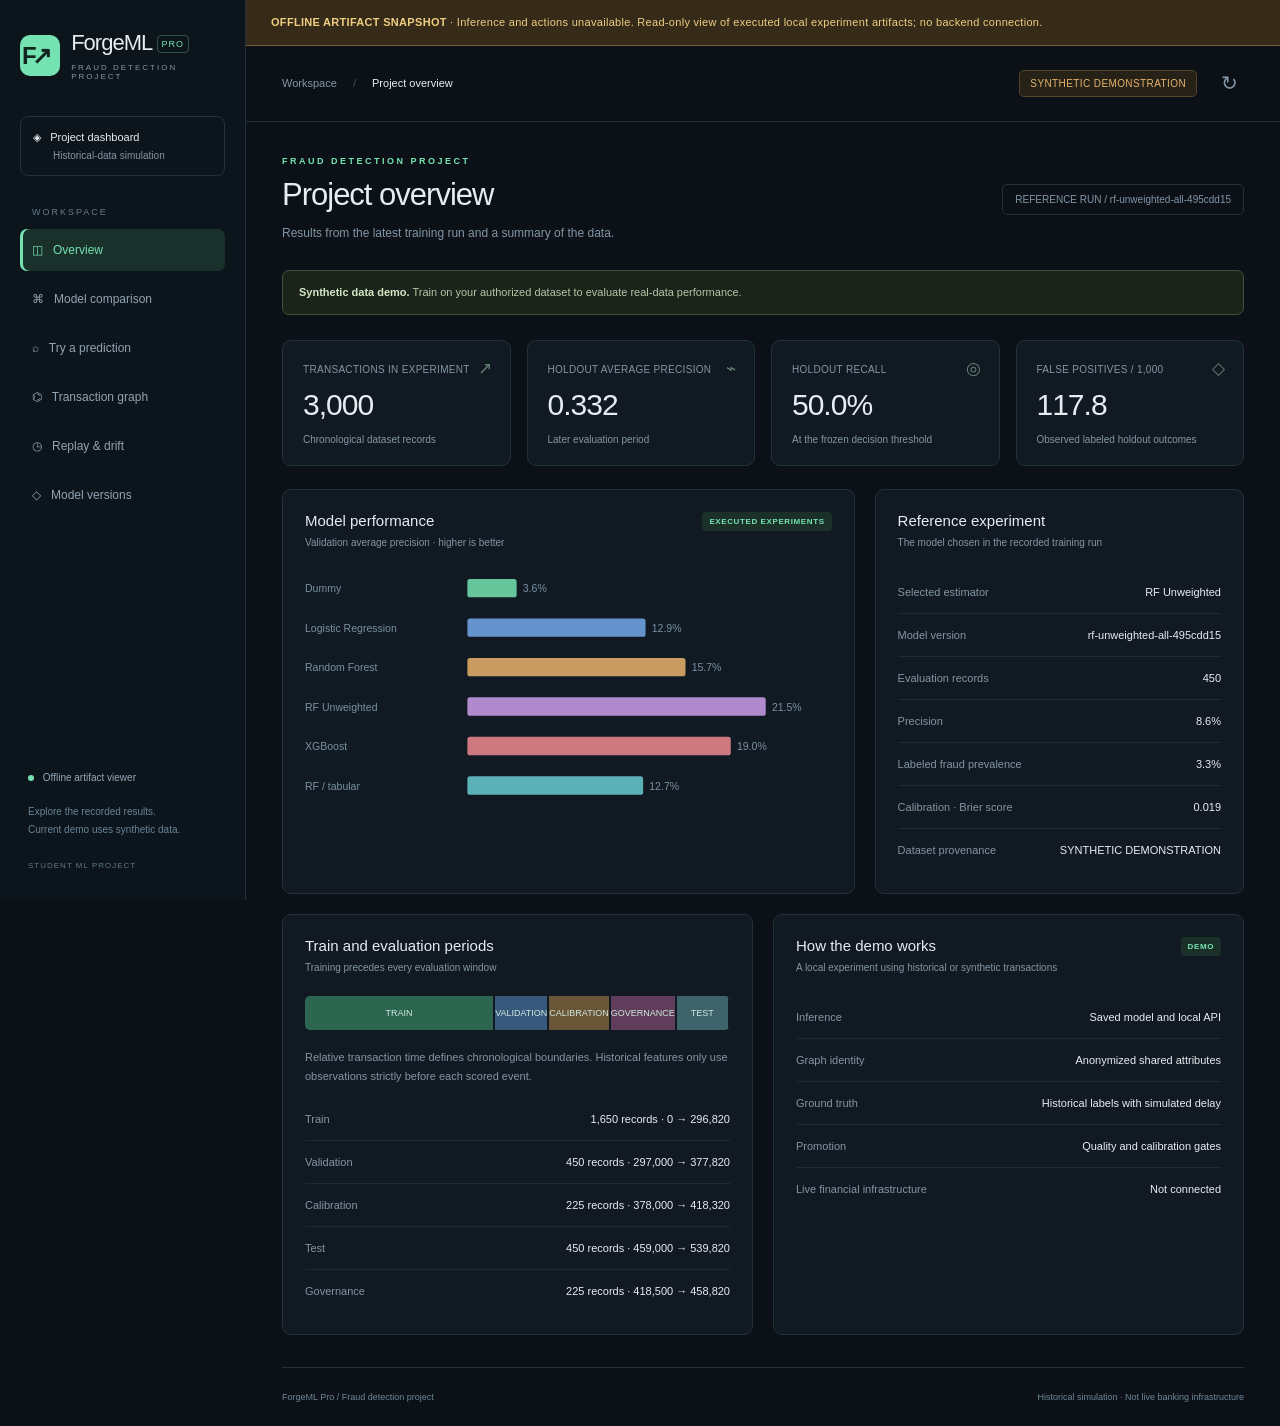
==== commit 16571f76: "Improve chart and feature label readability" ====
--- a/frontend/snapshot.html
+++ b/frontend/snapshot.html
@@ -637,6 +637,10 @@
   height:210px}
 }
 
+.chart.bar-chart { height: auto; min-height: 0; }
+.bar-chart text { font-size: 12px; }
+.explanation-row > span:first-child { min-width: 0; overflow-wrap: anywhere; }
+
 .snapshot-banner{padding:13px 25px;border-bottom:1px solid #74613b;background:#352b18;color:#f0ce83;font-size:11px;line-height:1.7;letter-spacing:.3px}.snapshot-banner strong{font-weight:700}</style>
 </head>
 <body>
@@ -681,7 +685,7 @@
 <div class="content">
 <div class="page-heading">
 <div>
-<div class="eyebrow">ADAPTIVE FRAUD DETECTION PROJECT</div>
+<div class="eyebrow">FRAUD DETECTION PROJECT</div>
 <h1 id="page-title">Project overview</h1>
 <p id="page-description">Compare models and explore the results of a training run.</p>
 </div>
@@ -749,7 +753,7 @@
 function barChart(items, key='value', format=pct) {
  if (!items.length) return empty('No experiment data is available.');
  const max = Math.max(...items.map(x=>Number(x[key]) || 0), .01); const h=items.length*45+25;
- return `<svg class="chart" role="img" aria-label="Model comparison" viewBox="0 0 600 ${h}">${items.map((x,i)=>`<text x="0" y="${i*45+24}">${esc(x.name)}</text><rect x="185" y="${i*45+9}" width="${Math.max(1,(Number(x[key])||0)/max*340)}" height="21" rx="3" fill="${colors[i%colors.length]}" opacity=".85"/><text x="${192+(Number(x[key])||0)/max*340}" y="${i*45+24}">${esc(format(x[key]))}</text>`).join('')}</svg>`;
+ return `<svg class="chart bar-chart" role="img" aria-label="Model comparison" viewBox="0 0 600 ${h}">${items.map((x,i)=>`<text x="0" y="${i*45+24}">${esc(x.name)}</text><rect x="185" y="${i*45+9}" width="${Math.max(1,(Number(x[key])||0)/max*340)}" height="21" rx="3" fill="${colors[i%colors.length]}" opacity=".85"/><text x="${192+(Number(x[key])||0)/max*340}" y="${i*45+24}">${esc(format(x[key]))}</text>`).join('')}</svg>`;
 }
 function lineChart(series, xlabel='Recall', ylabel='Precision') {
  const usable = series.filter(s=>Array.isArray(s.x)&&Array.isArray(s.y)&&s.x.length&&s.y.length);
@@ -786,7 +790,7 @@
  const items=Array.isArray(v)?v.map((x,i)=>typeof x==='object'?{name:x.feature??x.name??i,value:x.shap_value??x.contribution??x.value}:{name:i,value:x}): typeof v==='object'?Object.entries(v).filter(([,x])=>typeof x==='number').map(([name,value])=>({name,value})):[];
  if(!items.length) return safeJson(value);
  const max=Math.max(...items.map(x=>Math.abs(x.value)),.001);
- return `<p class="muted">${esc((value.method??'Recorded model feature contributions') + (value.note?' · '+value.note:''))} · Contributions are model explanations, not causal effects.</p>${items.slice(0,18).map(x=>`<div class="explanation-row"><span>${esc(x.name)}</span><div class="explanation-bar"><span style="width:${Math.abs(x.value)/max*100}%;background:${x.value<0?'var(--blue)':'var(--orange)'}"></span></div><span>${num(x.value,4)}</span></div>`).join('')}`;
+ return `<p class="muted">${esc((value.method??'Recorded model feature contributions') + (value.note?' · '+value.note:''))}</p>${items.slice(0,18).map(x=>`<div class="explanation-row"><span title="${esc(x.name)}">${esc(x.name)}</span><div class="explanation-bar"><span style="width:${Math.abs(x.value)/max*100}%;background:${x.value<0?'var(--blue)':'var(--orange)'}"></span></div><span>${num(x.value,4)}</span></div>`).join('')}`;
 }
 function graphView() {
  const g=state.graph||{}, nodes=g.nodes??[],edges=g.edges??g.links??[];
@@ -802,7 +806,7 @@
 }
 function governance() {
  const g=state.governance||{}, history=g.history??g.events??g.audit??[];
- return `<div class="stats">${stat('CHAMPION',`<small>${esc(typeof g.champion==='object'?g.champion.version:g.champion??'—')}</small>`,'Active version in the local registry')}${stat('CHALLENGER',`<small>${esc(typeof g.challenger==='object'?g.challenger.version:g.challenger??'—')}</small>`,'Evaluated on eligible development data')}${stat('REGISTRY EVENTS',num(history.length,0),'Persistent promotion and rollback trail')}${stat('FINAL HOLDOUT','<small>Excluded</small>','Never used for promotion decisions')}</div><div class="grid equal">${panel('Compare model versions','Evaluate, apply gates, promote, or roll back',`<p class="muted">Train a challenger and compare it with the champion on the same eligible forward evaluation window. Promotion requires the configured quality and calibration checks.</p><div class="controls"><button class="button" data-govern="evaluate">Evaluate challenger</button><button class="button" data-govern="promote">Apply promotion gates</button><button class="button secondary" data-govern="reject">Reject challenger</button><button class="button danger" data-govern="rollback">Roll back champion</button></div><div id="govern-status" class="muted">Lifecycle operations write an audit event. The backend enforces eligibility and promotion rules.</div><h3 style="margin-top:24px">Current criteria & registry</h3>${safeJson(g.criteria??g.promotion_rules??g)}`,'MODEL CHECKS')}${panel('Change history','Registry events from executed lifecycle operations',history.length?[...history].reverse().slice(0,15).map(e=>`<div class="event"><time>${esc(e.timestamp??e.time??'Recorded event')}</time><strong>${esc(pretty(e.action??e.event??e.type??'registry update'))}</strong><p>${esc(e.reason??e.reasons?.join('; ')??e.version??e.message??JSON.stringify(e))}</p></div>`).join(''):empty('No lifecycle events are recorded yet.'))}</div>`;
+ return `<div class="stats">${stat('CHAMPION',`<small>${esc(g.champion?.version??g.champion??'—')}</small>`,'Active version in the local registry')}${stat('CHALLENGER',`<small>${esc(g.challenger?.version??g.challenger??'—')}</small>`,'Evaluated on eligible development data')}${stat('REGISTRY EVENTS',num(history.length,0),'Persistent promotion and rollback trail')}${stat('FINAL HOLDOUT','<small>Excluded</small>','Never used for promotion decisions')}</div><div class="grid equal">${panel('Compare model versions','Evaluate, apply gates, promote, or roll back',`<p class="muted">Train a challenger and compare it with the champion on the same eligible forward evaluation window. Promotion requires the configured quality and calibration checks.</p><div class="controls"><button class="button" data-govern="evaluate">Evaluate challenger</button><button class="button" data-govern="promote">Apply promotion gates</button><button class="button secondary" data-govern="reject">Reject challenger</button><button class="button danger" data-govern="rollback">Roll back champion</button></div><div id="govern-status" class="muted">Lifecycle operations write an audit event. The backend enforces eligibility and promotion rules.</div><h3 style="margin-top:24px">Current criteria & registry</h3>${safeJson(g.criteria??g.promotion_rules??g)}`,'MODEL CHECKS')}${panel('Change history','Registry events from executed lifecycle operations',history.length?[...history].reverse().slice(0,15).map(e=>`<div class="event"><time>${esc(e.timestamp??e.time??'Recorded event')}</time><strong>${esc(pretty(e.action??e.event??e.type??'registry update'))}</strong><p>${esc(e.reason??e.reasons?.join('; ')??e.version??e.message??JSON.stringify(e))}</p></div>`).join(''):empty('No lifecycle events are recorded yet.'))}</div>`;
 }
 const views={overview:['Project overview','Results from the latest training run and a summary of the data.',overview],laboratory:['Model comparison','Compare executed experiments, feature ablations, and probability quality.',laboratory],prediction:['Try a prediction','Score a transaction with the registered model and inspect its decision.',prediction],graph:['Transaction graph','Explore observable relationships between transactions and anonymized attributes.',graphView],monitoring:['Replay & drift','Replay historical transactions, simulate delayed labels, and inspect model behavior.',monitoring],governance:['Model versions','Trace champion–challenger evaluation, guarded promotion, and rollback.',governance]};
 function render() {
